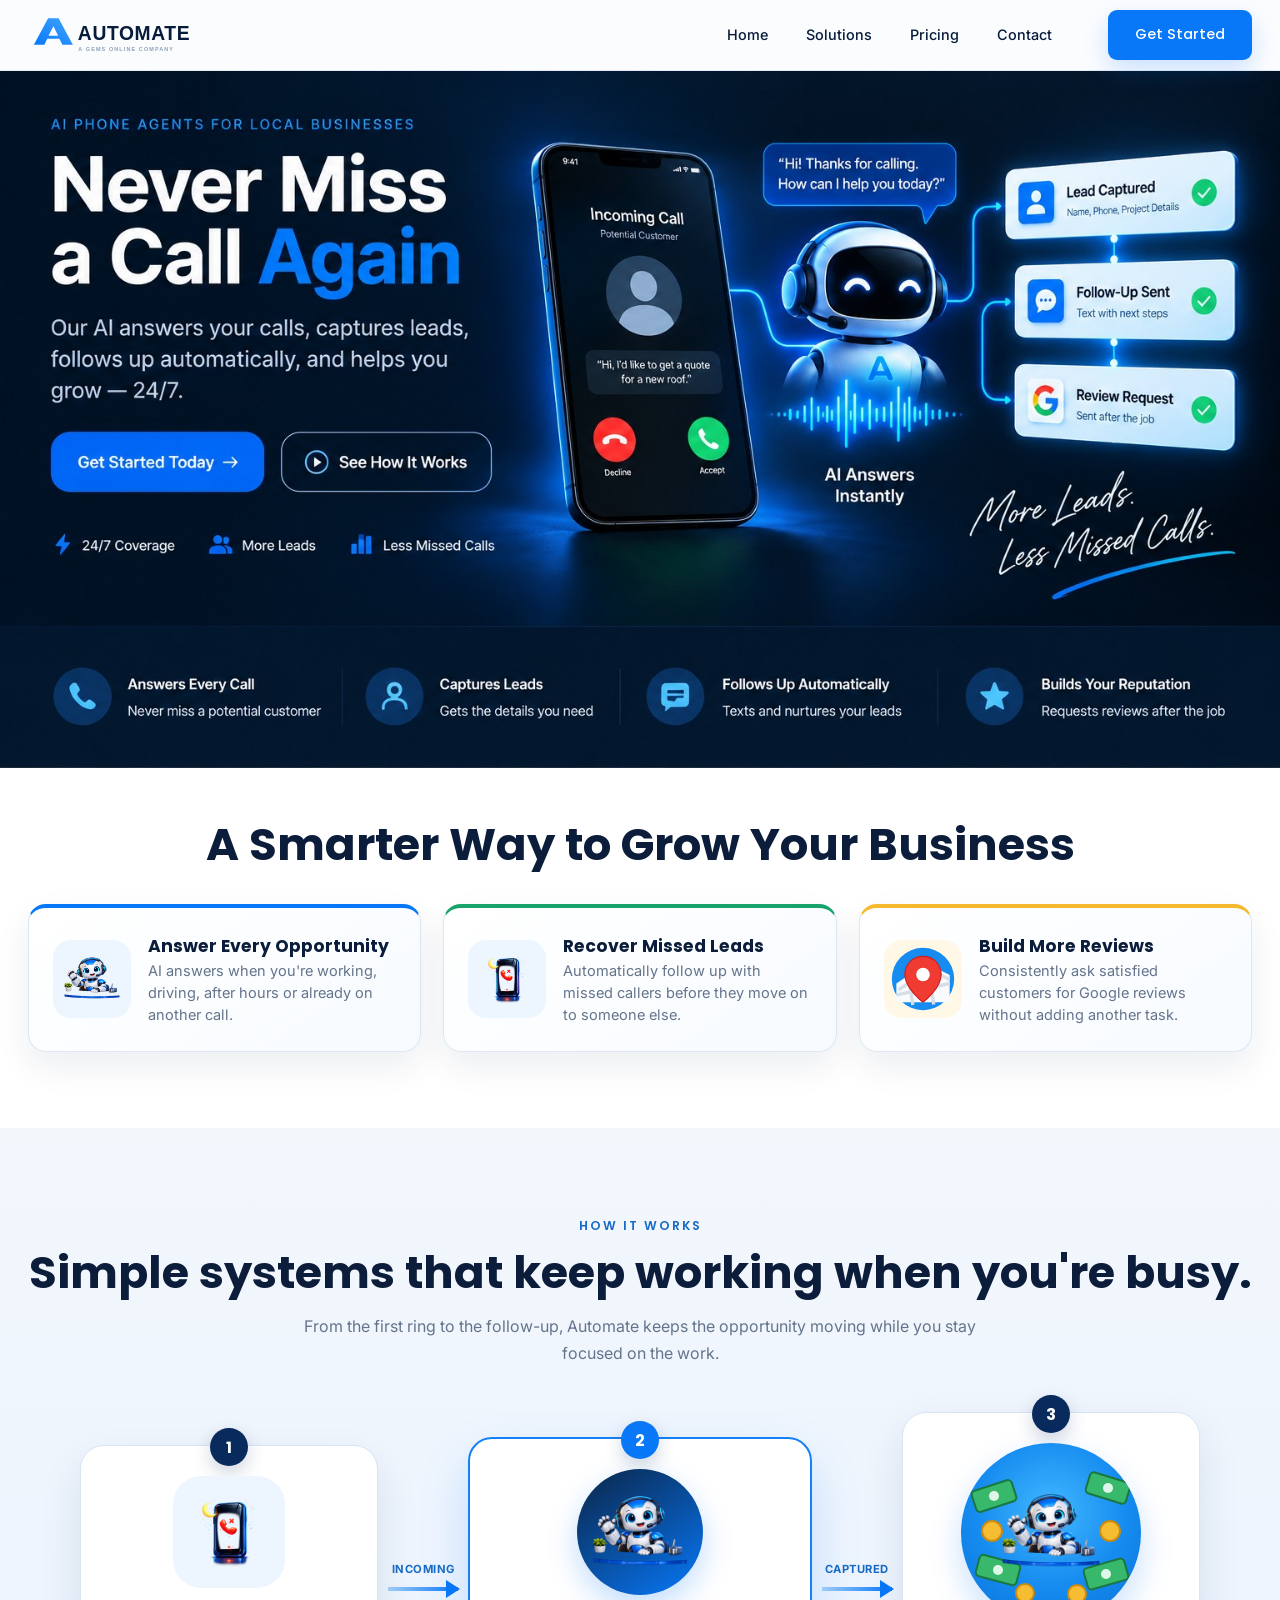
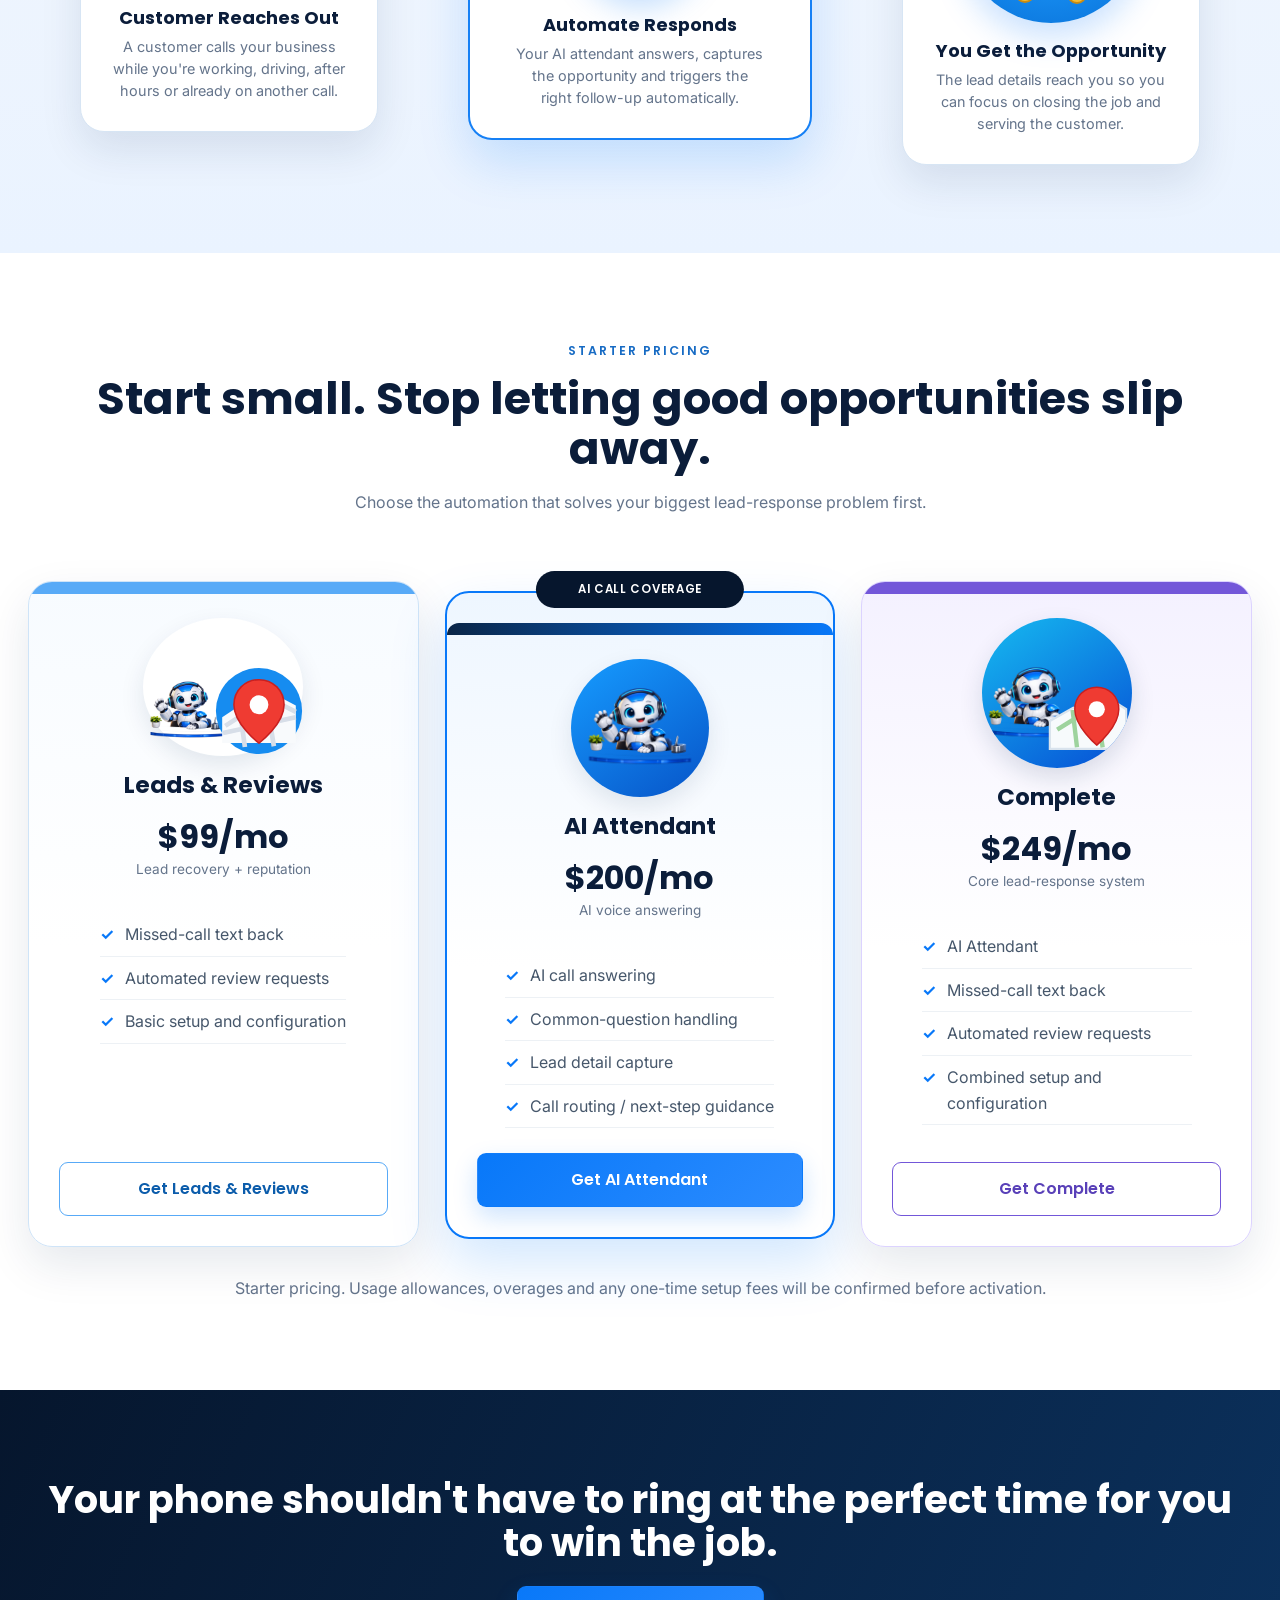
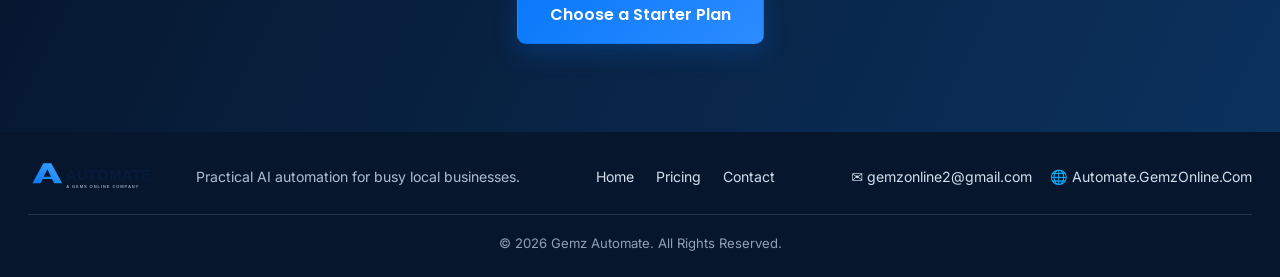
==== index.html @ b48804b0 "Security + SEO pass: robots.txt, sitemap.xml, canonical/OG tags, header hardening Security: - Add .h" ====
<!DOCTYPE html>
<html lang="en"><head><meta charset="UTF-8"><meta name="viewport" content="width=device-width, initial-scale=1.0"><title>Gemz Automate — Never Miss a Call. Never Miss a Lead.</title><meta name="description" content="AI call answering, missed-call follow-up and review automation for local businesses."><link rel="canonical" href="https://automate.gemzonline.com/"><meta property="og:type" content="website"><meta property="og:site_name" content="Gemz Automate"><meta property="og:title" content="Gemz Automate — Never Miss a Call. Never Miss a Lead."><meta property="og:description" content="AI call answering, missed-call follow-up and review automation for local businesses."><meta property="og:url" content="https://automate.gemzonline.com/"><meta property="og:image" content="https://automate.gemzonline.com/assets/images/hero-automation.png"><meta name="twitter:card" content="summary_large_image"><meta name="twitter:title" content="Gemz Automate — Never Miss a Call. Never Miss a Lead."><meta name="twitter:description" content="AI call answering, missed-call follow-up and review automation for local businesses."><meta name="twitter:image" content="https://automate.gemzonline.com/assets/images/hero-automation.png"><link rel="preconnect" href="https://fonts.googleapis.com"><link rel="preconnect" href="https://fonts.gstatic.com" crossorigin><link href="https://fonts.googleapis.com/css2?family=Poppins:wght@500;600;700&family=Inter:wght@400;500;600&display=swap" rel="stylesheet"><link rel="stylesheet" href="assets/css/styles.css?v=20260924-mobilemenu3"><link rel="stylesheet" href="assets/css/animations.css?v=20260921-dark2"><link rel="icon" href="assets/images/logo.png">
<style>
.benefits{padding:52px 0 76px!important}.benefits__title{text-align:center;margin-bottom:34px!important}.benefits__grid{gap:22px!important}.benefit{align-items:center!important;padding:24px!important;border:1px solid #dce7f3;border-radius:18px;background:linear-gradient(145deg,#fff,#f7fbff);box-shadow:0 14px 34px rgba(13,42,77,.08);transition:.25s}.benefit:hover{transform:translateY(-4px);box-shadow:0 20px 42px rgba(13,42,77,.13)}.benefit__icon{width:78px!important;height:78px!important;flex-basis:78px!important;border-radius:18px!important}.benefit__icon img{width:66px;height:66px;object-fit:contain}
.how-flow{background:linear-gradient(180deg,#f3f7fc,#eaf3ff)!important;overflow:hidden}.how-flow .section-intro{margin-bottom:46px}.visual-flow{display:grid;grid-template-columns:1fr 90px 1.15fr 90px 1fr;align-items:center;max-width:1120px;margin:0 auto}.flow-stage{background:#fff;border:1px solid #d7e5f4;border-radius:24px;padding:30px 24px;min-height:270px;box-shadow:0 18px 42px rgba(13,42,77,.1);display:flex;flex-direction:column;align-items:center;justify-content:center;position:relative}.flow-stage--engine{border:2px solid #1680f5;box-shadow:0 22px 50px rgba(8,120,249,.18);transform:scale(1.04)}.flow-number{position:absolute;top:-18px;width:38px;height:38px;border-radius:50%;display:grid;place-items:center;background:#092a5d;color:#fff;font:700 1rem Poppins,sans-serif;box-shadow:0 7px 18px rgba(9,42,93,.2)}.flow-stage--engine .flow-number{background:#0878f9}.flow-visual{width:112px;height:112px;border-radius:28px;background:#edf6ff;display:grid;place-items:center;margin-bottom:20px;position:relative}.flow-visual img{width:94px;height:94px;object-fit:contain}.flow-stage--engine .flow-visual img{width:112px;height:112px}.flow-stage:nth-of-type(5) .flow-visual img{width:112px;height:112px;border-radius:22px;object-fit:cover}.flow-stage--engine .flow-visual{width:126px;height:126px;border-radius:50%;background:linear-gradient(145deg,#0a2547,#0878f9);color:#fff;box-shadow:0 12px 30px rgba(8,120,249,.25)}.ai-core{font:700 2rem Poppins,sans-serif}.ai-core small{display:block;font:600 .65rem Inter,sans-serif;letter-spacing:2px}.flow-stage h3{font-size:1.12rem;margin-bottom:8px}.flow-stage p{color:#64748b;font-size:.9rem;line-height:1.5;max-width:250px}.flow-arrow{height:4px;background:linear-gradient(90deg,#9ecbf7,#0878f9);position:relative;margin:0 10px}.flow-arrow:after{content:"";position:absolute;right:-2px;top:50%;transform:translateY(-50%);border-left:14px solid #0878f9;border-top:9px solid transparent;border-bottom:9px solid transparent}.flow-arrow span{position:absolute;left:50%;bottom:12px;transform:translateX(-50%);white-space:nowrap;color:#176bc4;font-size:.7rem;font-weight:700;letter-spacing:.5px;text-transform:uppercase}
@media(max-width:960px){.visual-flow{grid-template-columns:1fr;max-width:560px;gap:0}.flow-stage--engine{transform:none}.flow-arrow{width:4px;height:64px;margin:0 auto;background:linear-gradient(#9ecbf7,#0878f9)}.flow-arrow:after{right:auto;left:50%;top:auto;bottom:-2px;transform:translateX(-50%);border-left:9px solid transparent;border-right:9px solid transparent;border-top:14px solid #0878f9;border-bottom:0}.flow-arrow span{left:18px;bottom:22px;transform:none}.benefit{max-width:650px;margin:auto;width:100%}}

/* Finished pricing card treatment */
#plans{background:#fff}.pricing-grid{gap:26px!important;align-items:stretch}.price-card{overflow:hidden;padding:0 30px 30px!important;border-radius:24px!important;box-shadow:0 18px 45px rgba(13,42,77,.10)!important}.price-card:before{content:"";display:block;height:12px;margin:0 -30px 24px;border-radius:22px 22px 0 0}.price-card:nth-child(1){background:linear-gradient(180deg,#f7fbff 0%,#fff 55%);border-color:#cfe4f8}.price-card:nth-child(1):before{background:#58aaf7}.price-card:nth-child(2){background:linear-gradient(180deg,#eef6ff 0%,#fff 58%);border:2px solid #0878f9!important;transform:translateY(-8px);box-shadow:0 24px 55px rgba(8,120,249,.18)!important}.price-card:nth-child(2):before{background:linear-gradient(90deg,#0a2547,#0878f9)}.price-card:nth-child(3){background:linear-gradient(180deg,#f4f1ff 0%,#fff 55%);border-color:#dcd3ff}.price-card:nth-child(3):before{background:#7357d9}.price-card h3{font-size:1.45rem!important}.price-card--popular .price-badge{top:-22px!important;left:50%!important;transform:translateX(-50%)!important;border-radius:999px!important;padding:10px 42px!important;white-space:nowrap}.price-card--popular{overflow:visible!important;padding-top:30px!important;margin-top:18px}.pricing-grid{padding-top:22px}.price-card .price{margin:8px 0 18px}.price-card .btn{width:100%;margin-top:auto}.price-card:nth-child(1) .btn{border-color:#58aaf7;color:#0b5cab}.price-card:nth-child(3) .btn{border-color:#7357d9;color:#5940b8}.plan-icon{width:76px;height:76px;margin:0 auto 16px;border-radius:20px;display:grid;place-items:center;background:#fff;box-shadow:0 10px 25px rgba(13,42,77,.10)}.plan-icon svg{width:58px;height:58px}.plan-icon img{width:64px;height:64px;object-fit:contain}.plan-icon--ai{width:138px;height:138px;border-radius:50%;background:linear-gradient(145deg,#169cff,#0754c8);padding:8px}.plan-icon--ai img{width:122px;height:122px;object-fit:contain}.plan-icon--bundle{width:150px;height:150px;border-radius:50%;background:linear-gradient(145deg,#16baf0,#064ed5);position:relative;overflow:hidden;box-shadow:0 10px 25px rgba(13,42,77,.14)}.plan-icon--bundle img{width:112px;height:112px;object-fit:contain;position:absolute;left:-2px;bottom:8px;z-index:2}.bundle-pin{position:absolute;right:-2px;bottom:4px;width:92px;height:92px;border-radius:50%;display:grid;place-items:center;background:transparent;z-index:3}.bundle-pin svg{width:88px;height:88px}.plan-icon--complete{font-size:2rem;color:#7357d9}.review-map-icon{width:160px;height:138px;border-radius:50%;position:relative;overflow:visible}.review-map-icon svg{width:94px;height:94px;position:absolute;right:-3px;bottom:-2px;z-index:3}.benefit:nth-child(1){border-top:4px solid #0878f9}.benefit:nth-child(2){border-top:4px solid #18a36b}.benefit:nth-child(3){border-top:4px solid #f5b82e}.benefit:nth-child(3) .benefit__icon{background:#fff8e7!important}.benefit:nth-child(3) .benefit__icon svg{width:68px;height:68px}@media(max-width:960px){.price-card:nth-child(2){transform:none}}
</style><style>
.flow-visual--money{position:relative;width:180px;height:180px;margin:0 auto 18px;border-radius:50%;overflow:hidden;background:radial-gradient(circle at 50% 38%,#42b8ff 0,#168cf0 52%,#0870d7 100%);box-shadow:0 14px 32px rgba(8,120,249,.22)}
.flow-visual--money>img{position:absolute;z-index:2;width:116px!important;height:116px!important;object-fit:contain;left:32px;top:31px}
.flow-visual--money .money-burst{position:absolute;z-index:1;inset:0;width:100%;height:100%}
</style></head><body>
<header class="nav"><div class="container nav__inner"><a href="index.html" class="nav__logo"><img src="assets/images/automate-logo-light.svg?v=20260922-whiteheader2" alt="Automate"></a><button class="nav__toggle" aria-label="Toggle menu"><span></span><span></span><span></span></button><nav class="nav__links"><a href="index.html">Home</a><a href="index.html#how">Solutions</a><a href="index.html#plans">Pricing</a><a href="contact.html">Contact</a><a href="contact.html" class="btn btn--primary nav__cta">Get Started</a></nav></div></header>
<section class="hero hero--artwork"><div class="hero-artwork"><img src="assets/images/hero-automation.png?v=20260922-cropfix3" alt="AI phone automation showing an incoming call, AI answering, lead capture, follow-up and review request"><a class="hero-hotspot hero-hotspot--start" href="#plans" aria-label="Get Started Today"></a><a class="hero-hotspot hero-hotspot--demo" href="#how" aria-label="See How It Works"></a></div></section>
<section class="benefits"><div class="container"><h2 class="section-title benefits__title">A Smarter Way to Grow Your Business</h2><div class="benefits__grid"><div class="benefit reveal"><div class="benefit__icon"><img src="assets/images/icons/receptionist.png" alt="AI receptionist"></div><div><h3>Answer Every Opportunity</h3><p>AI answers when you're working, driving, after hours or already on another call.</p></div></div><div class="benefit reveal"><div class="benefit__icon"><img src="assets/images/icons/pain-calls.png" alt="Missed call recovery"></div><div><h3>Recover Missed Leads</h3><p>Automatically follow up with missed callers before they move on to someone else.</p></div></div><div class="benefit reveal"><div class="benefit__icon"><svg viewBox="0 0 120 120" role="img" aria-label="Map with red location pin"><circle cx="60" cy="60" r="55" fill="#168cf0"/><path d="M13 68l27-18 22 9 22-18 23 12v48H13z" fill="#f8fafc"/><path d="M17 79l28-18 20 9 24-18 18 9M35 55l7 51M71 56l8 49M14 88l93-20" fill="none" stroke="#d7dee8" stroke-width="6"/><path d="M60 20c-18 0-32 14-32 32 0 25 32 49 32 49s32-24 32-49c0-18-14-32-32-32z" fill="#ef3b32" stroke="#c92020" stroke-width="2"/><circle cx="60" cy="52" r="12" fill="#fff"/></svg></div><div><h3>Build More Reviews</h3><p>Consistently ask satisfied customers for Google reviews without adding another task.</p></div></div></div></div></section>
<section id="how" class="section section--alt how-flow"><div class="container text-center"><p class="eyebrow">How It Works</p><h2 class="section-title">Simple systems that keep working when you're busy.</h2><p class="section-intro">From the first ring to the follow-up, Automate keeps the opportunity moving while you stay focused on the work.</p><div class="visual-flow">
<div class="flow-stage reveal"><div class="flow-number">1</div><div class="flow-visual"><img src="assets/images/icons/pain-calls.png" alt="Customer calling"></div><h3>Customer Reaches Out</h3><p>A customer calls your business while you're working, driving, after hours or already on another call.</p></div>
<div class="flow-arrow"><span>Incoming</span></div>
<div class="flow-stage flow-stage--engine reveal"><div class="flow-number">2</div><div class="flow-visual"><img src="assets/images/icons/receptionist.png" alt="Automate AI attendant robot"></div><h3>Automate Responds</h3><p>Your AI attendant answers, captures the opportunity and triggers the right follow-up automatically.</p></div>
<div class="flow-arrow"><span>Captured</span></div>
<div class="flow-stage reveal"><div class="flow-number">3</div><div class="flow-visual flow-visual--money" aria-label="Automate robot celebrating a new opportunity"><img src="assets/images/icons/receptionist.png" alt="Automate robot celebrating a new opportunity"><svg class="money-burst" viewBox="0 0 180 180" aria-hidden="true"><g fill="#38b86b" stroke="#187743" stroke-width="2"><rect x="12" y="42" width="42" height="22" rx="4" transform="rotate(-18 33 53)"/><rect x="126" y="34" width="42" height="22" rx="4" transform="rotate(17 147 45)"/><rect x="16" y="116" width="42" height="22" rx="4" transform="rotate(15 37 127)"/><rect x="124" y="120" width="42" height="22" rx="4" transform="rotate(-16 145 131)"/></g><g fill="#f6bd32" stroke="#c98b12" stroke-width="2"><circle cx="31" cy="88" r="10"/><circle cx="149" cy="88" r="10"/><circle cx="64" cy="150" r="9"/><circle cx="116" cy="151" r="9"/></g><g fill="#dff7e8"><circle cx="33" cy="53" r="5"/><circle cx="147" cy="45" r="5"/><circle cx="37" cy="127" r="5"/><circle cx="145" cy="131" r="5"/></g></svg></div><h3>You Get the Opportunity</h3><p>The lead details reach you so you can focus on closing the job and serving the customer.</p></div>
</div></div></section>
<section id="plans" class="section"><div class="container text-center"><p class="eyebrow">Starter Pricing</p><h2 class="section-title">Start small. Stop letting good opportunities slip away.</h2><p class="section-intro">Choose the automation that solves your biggest lead-response problem first.</p><div class="pricing-grid"><div class="price-card reveal"><div class="plan-icon review-map-icon"><img src="assets/images/icons/receptionist.png" alt="Leads and reviews robot" style="position:absolute;width:90px;height:90px;left:0;bottom:0;z-index:2"><svg viewBox="0 0 120 120" role="img" aria-label="Map with red location pin"><circle cx="60" cy="60" r="55" fill="#168cf0"/><path d="M13 68l27-18 22 9 22-18 23 12v48H13z" fill="#f8fafc"/><path d="M17 79l28-18 20 9 24-18 18 9M35 55l7 51M71 56l8 49M14 88l93-20" fill="none" stroke="#d7dee8" stroke-width="6"/><path d="M60 20c-18 0-32 14-32 32 0 25 32 49 32 49s32-24 32-49c0-18-14-32-32-32z" fill="#ef3b32" stroke="#c92020" stroke-width="2"/><circle cx="60" cy="52" r="12" fill="#fff"/></svg></div><h3>Leads &amp; Reviews</h3><div class="price">$99/mo<small>Lead recovery + reputation</small></div><ul><li>Missed-call text back</li><li>Automated review requests</li><li>Basic setup and configuration</li></ul><a href="YOUR_GHL_LEAD_REVIEW_LINK" class="btn btn--ghost">Get Leads &amp; Reviews</a></div><div class="price-card price-card--popular reveal"><span class="price-badge">AI Call Coverage</span><div class="plan-icon plan-icon--ai"><img src="assets/images/icons/receptionist.png" alt="AI attendant robot"></div><h3>AI Attendant</h3><div class="price">$200/mo<small>AI voice answering</small></div><ul><li>AI call answering</li><li>Common-question handling</li><li>Lead detail capture</li><li>Call routing / next-step guidance</li></ul><a href="YOUR_GHL_AI_ATTENDANT_LINK" class="btn btn--primary">Get AI Attendant</a></div><div class="price-card reveal"><div class="plan-icon plan-icon--bundle"><img src="assets/images/icons/receptionist.png" alt="AI attendant and reviews"><span class="bundle-pin"><svg viewBox="0 0 120 120" aria-hidden="true"><path d="M8 64l32-18 26 10 30-18 16 10v54H8z" fill="#f7fafc" stroke="#d9e3ed" stroke-width="3"/><path d="M18 76l27-17 21 9 28-17M39 49l6 51M73 54l7 46" fill="none" stroke="#9ed39e" stroke-width="6"/><path d="M72 18c-17 0-30 13-30 30 0 24 30 49 30 49s30-25 30-49c0-17-13-30-30-30z" fill="#ef3b32" stroke="#c91f1f" stroke-width="2"/><circle cx="72" cy="48" r="11" fill="#fff"/></svg></span></div><h3>Complete</h3><div class="price">$249/mo<small>Core lead-response system</small></div><ul><li>AI Attendant</li><li>Missed-call text back</li><li>Automated review requests</li><li>Combined setup and configuration</li></ul><a href="YOUR_GHL_COMPLETE_LINK" class="btn btn--ghost">Get Complete</a></div></div><p style="margin-top:28px;color:var(--muted)">Starter pricing. Usage allowances, overages and any one-time setup fees will be confirmed before activation.</p></div></section>
<section class="section cta-banner"><div class="container"><h2>Your phone shouldn't have to ring at the perfect time for you to win the job.</h2><a href="#plans" class="btn btn--primary btn--lg">Choose a Starter Plan</a></div></section><footer class="footer"><div class="container"><div class="footer__grid"><div class="footer__brand"><div class="footer__logo"><img src="assets/images/automate-logo-light.svg?v=20260922-whiteheader2" alt="Automate"></div><p>Practical AI automation for busy local businesses.</p></div><div><h4>Quick Links</h4><ul class="footer__links"><li><a href="index.html">Home</a></li><li><a href="pricing.html">Pricing</a></li><li><a href="contact.html">Contact</a></li></ul></div><div><h4>Get in Touch</h4><ul class="footer__contact"><li>✉️ <a href="mailto:gemzonline2@gmail.com">gemzonline2@gmail.com</a></li><li>🌐 Automate.GemzOnline.Com</li></ul></div></div><div class="footer__bottom">© <span class="js-year">2026</span> Gemz Automate. All Rights Reserved.</div></div></footer><script src="assets/js/main.js?v=20260924-mobilemenu3"></script></body></html>
---- assets/css/styles.css ----
/* Gemz Automate — premium airy SaaS direction */
:root{--navy:#06162d;--navy2:#0a2547;--blue:#0878f9;--blue2:#2c8cff;--ink:#0b1d3a;--muted:#64748b;--line:#dce6f2;--ice:#f3f7fc;--white:#fff;--font-head:'Poppins',system-ui,sans-serif;--font-body:'Inter',system-ui,sans-serif;--maxw:1080px;--radius:18px;--shadow:0 18px 45px rgba(13,42,77,.10)}
*{box-sizing:border-box;margin:0;padding:0}html{scroll-behavior:smooth}body{font-family:var(--font-body);background:#fff;color:var(--ink);line-height:1.65;overflow-x:hidden}h1,h2,h3,h4{font-family:var(--font-head);line-height:1.12;color:var(--ink)}a{text-decoration:none;color:inherit}img{max-width:100%;display:block}ul{list-style:none}.container{width:100%;max-width:var(--maxw);margin:auto;padding:0 28px}.section{padding:88px 0}.section--alt{background:var(--ice)}.text-center{text-align:center}.eyebrow{color:#176bc4;font-family:var(--font-head);font-weight:600;letter-spacing:2px;text-transform:uppercase;font-size:.78rem;margin-bottom:12px}.section-title{font-size:clamp(2rem,4vw,2.8rem);margin-bottom:15px}.section-intro{color:var(--muted);max-width:680px;margin:0 auto 44px}
.btn{display:inline-flex;align-items:center;justify-content:center;gap:8px;font-family:var(--font-head);font-weight:600;padding:13px 27px;border-radius:9px;border:1px solid transparent;transition:.25s}.btn--primary{background:linear-gradient(135deg,var(--blue),var(--blue2));color:#fff;box-shadow:0 10px 24px rgba(8,120,249,.2)}.btn--primary:hover{transform:translateY(-2px)}.btn--ghost{background:#fff;color:var(--ink);border-color:#9aacc0}.btn--ghost:hover{border-color:var(--blue);color:var(--blue)}.btn--lg{padding:15px 32px}
.nav{position:sticky;top:0;z-index:1000;background:#06162d;border-bottom:1px solid rgba(104,162,225,.22)}.nav__inner{height:76px;display:flex;align-items:center;justify-content:space-between}.nav__logo img{height:36px}.nav__links{display:flex;align-items:center;gap:30px}.nav__links a{color:#e7eef8;font-weight:500;font-size:.94rem}.nav__links a:hover{color:#fff}.nav__cta{color:#fff!important;padding:10px 21px!important}.nav__toggle{display:none;background:none;border:0;flex-direction:column;gap:5px}.nav__toggle span{width:26px;height:3px;background:#fff;border-radius:3px}
.hero{background:#fff;padding:78px 0 46px}.hero__content{display:grid;grid-template-columns:1.05fr .95fr;gap:68px;align-items:center}.hero__copy{min-width:0}.hero h1{font-size:clamp(2.8rem,5vw,4.45rem);letter-spacing:-.045em;margin-bottom:20px;max-width:650px}.hero h1 .grad{color:var(--blue)}.hero__tag{font-size:1.12rem;color:var(--muted);margin-bottom:30px;max-width:620px}.hero__ctas{display:flex;gap:25px;align-items:center;flex-wrap:wrap}.hero__demo{display:inline-flex;align-items:center;gap:10px;color:var(--blue);font-family:var(--font-head);font-weight:600}.hero__demo span{width:38px;height:38px;border:2px solid var(--blue);border-radius:50%;display:inline-flex;align-items:center;justify-content:center;font-size:.8rem}.hero__visual{position:relative}.workflow-screen{background:linear-gradient(145deg,#eef5fc,#fff);border:1px solid #d7e3f0;border-radius:18px;padding:20px;box-shadow:0 22px 55px rgba(13,42,77,.14);min-height:320px;display:flex;flex-direction:column;justify-content:center}.workflow-top{position:absolute;top:17px;left:20px;display:flex;gap:6px}.workflow-top span{width:7px;height:7px;border-radius:50%;background:#b8c7d8}.workflow-call{background:#fff;border:1px solid #e0e8f1;border-radius:14px;padding:22px;display:flex;gap:16px;align-items:center;box-shadow:0 10px 28px rgba(13,42,77,.08)}.workflow-icon{width:54px;height:54px;border-radius:50%;display:grid;place-items:center;background:#e8f3ff;color:var(--blue);font-size:1.5rem}.workflow-call small,.workflow-stat small{display:block;color:#8494a8;font-size:.7rem;letter-spacing:.08em}.workflow-call strong,.workflow-stat strong{display:block;color:var(--ink);font-family:var(--font-head)}.workflow-call p{color:#19a464;font-size:.82rem;margin-top:3px}.workflow-row{display:grid;grid-template-columns:1fr 1fr;gap:12px;margin-top:14px}.workflow-stat{background:#fff;border:1px solid #e0e8f1;border-radius:12px;padding:15px;display:flex;align-items:center;gap:11px}.workflow-stat b{color:var(--blue);font-size:1.15rem}.benefits{padding:24px 0 70px;background:#fff}.benefits__grid{display:grid;grid-template-columns:repeat(3,1fr);gap:42px}.benefit{display:flex;align-items:flex-start;gap:17px}.benefit__icon{flex:0 0 58px;width:58px;height:58px;border-radius:50%;display:grid;place-items:center;background:#edf6ff;color:var(--blue);font-size:1.35rem;font-weight:700}.benefit h3{font-size:1.08rem;margin:5px 0 5px}.benefit p{color:var(--muted);font-size:.91rem;line-height:1.5}
.grid{display:grid;gap:24px}.grid-3{grid-template-columns:repeat(3,1fr)}.grid-2{grid-template-columns:repeat(2,1fr)}.card,.price-card,.contact-form,.faq-item{background:#fff;border:1px solid var(--line);box-shadow:var(--shadow)}.card{border-radius:var(--radius);padding:31px 28px}.card h3{margin-bottom:9px}.card p,.step p{color:var(--muted)}.pain-card{text-align:center}.pain-card:before{content:"";display:block;width:48px;height:48px;border-radius:50%;background:#eaf3ff;margin:0 auto 18px;box-shadow:inset 0 0 0 12px #f5f9ff}
.steps{display:grid;grid-template-columns:repeat(3,1fr);gap:24px}.step{text-align:center;padding:30px 24px}.step__num{width:54px;height:54px;margin:0 auto 17px;display:flex;align-items:center;justify-content:center;border-radius:50%;background:#e7f2ff;color:var(--blue);font:700 1.25rem var(--font-head)}.step h3{margin-bottom:8px}
.pricing-grid{display:grid;grid-template-columns:repeat(3,1fr);gap:24px;align-items:stretch;text-align:center}.price-card{border-radius:var(--radius);padding:38px 29px;display:flex;flex-direction:column;position:relative}.price-card--popular{border:2px solid var(--blue);box-shadow:0 20px 48px rgba(8,120,249,.16)}.price-badge{position:absolute;top:-14px;left:50%;transform:translateX(-50%);background:var(--navy);color:#fff;border-radius:999px;padding:5px 15px;font:600 .73rem var(--font-head);letter-spacing:.7px;text-transform:uppercase}.price-card h3{font-size:1.4rem;margin-bottom:7px}.price-card .price{font:700 2rem var(--font-head);color:var(--ink)}.price-card .price small{display:block;font:400 .85rem var(--font-body);color:var(--muted);margin-bottom:18px}.price-card ul{margin:0 auto 25px;flex-grow:1;text-align:left;max-width:270px}.price-card li{padding:8px 0 8px 25px;position:relative;color:#46576b;border-bottom:1px solid #edf1f5}.price-card li:before{content:"✓";position:absolute;left:0;color:var(--blue);font-weight:700}
.cta-banner{background:linear-gradient(115deg,#06162d,#0b315d);text-align:center}.cta-banner h2{color:#fff;margin-bottom:22px;font-size:clamp(1.7rem,4vw,2.4rem)}
.footer{background:#06162d;padding:32px 0 22px;color:#fff}.footer__grid{display:flex;align-items:center;justify-content:space-between;gap:28px;margin-bottom:22px}.footer__brand{display:flex;align-items:center;gap:18px}.footer__logo img{height:32px}.footer__brand p{color:#aebed1;font-size:.88rem}.footer h4{display:none}.footer__links{display:flex;gap:22px}.footer__links a,.footer__contact li,.footer__contact a{color:#d4deeb;font-size:.88rem}.footer__contact{display:flex;gap:18px}.footer__bottom{text-align:center;border-top:1px solid rgba(255,255,255,.12);padding-top:18px;color:#8fa2b9;font-size:.82rem}
.page-hero{background:var(--ice);padding:85px 0 70px;text-align:center}.page-hero h1{font-size:clamp(2.2rem,5vw,3.5rem);margin-bottom:15px}.page-hero p{color:var(--muted)}.service-row{display:grid;grid-template-columns:100px 1fr;gap:28px;padding:38px 0;border-bottom:1px solid var(--line)}.feature-list{display:grid;grid-template-columns:repeat(2,1fr);gap:10px}.contact-split{display:grid;grid-template-columns:1fr 1.2fr;gap:40px}.contact-form{border-radius:var(--radius);padding:32px}.form-group{margin-bottom:17px}.form-group label{display:block;margin-bottom:7px}.form-group input,.form-group select,.form-group textarea{width:100%;padding:12px 14px;border:1px solid #cbd8e6;border-radius:8px;background:#fff;color:var(--ink)}.form-group textarea{min-height:120px}
@media(max-width:960px){.hero__content{grid-template-columns:1fr;gap:42px}.hero__visual{max-width:650px}.benefits__grid{grid-template-columns:1fr;gap:24px}.grid-3,.steps,.pricing-grid{grid-template-columns:1fr}.hero__content:after{position:relative;right:auto;top:auto;width:100%;height:220px;margin-top:38px}.hero__content>*{max-width:100%}.footer__grid{flex-direction:column;text-align:center}.footer__brand{flex-direction:column}.contact-split{grid-template-columns:1fr}}
@media(max-width:768px){.hero{padding:58px 0 35px}.hero h1{font-size:clamp(2.45rem,12vw,3.4rem)}.workflow-row{grid-template-columns:1fr}.workflow-screen{min-height:0}.benefits{padding-bottom:50px}.nav__toggle{display:flex}.nav__links{position:absolute;top:76px;left:0;right:0;flex-direction:column;gap:0;background:#06162d;max-height:0;overflow:hidden}.nav__links.open{max-height:430px}.nav__links a{padding:15px 24px;width:100%;border-bottom:1px solid rgba(255,255,255,.1)}.nav__links .nav__cta{margin:14px 24px;width:calc(100% - 48px)}.section{padding:64px 0}.hero{padding:75px 0}.footer__links,.footer__contact{flex-wrap:wrap;justify-content:center}.grid-2{grid-template-columns:1fr}}

/* Reference-match refinement */
:root{--maxw:1320px}
.nav__inner{height:70px}.nav__logo img{height:44px;width:auto}.nav__links{gap:38px}.nav__links a{font-size:.9rem}.nav__cta{margin-left:18px;padding:12px 26px!important}
.hero{padding:64px 0 36px}.hero__content{grid-template-columns:1.05fr .95fr;gap:72px}.hero h1{font-size:clamp(3rem,4.7vw,4.7rem);color:#092a5d;line-height:1.03}.hero__tag{font-size:1.12rem;max-width:590px}.hero-scene{height:338px;border-radius:14px;background:linear-gradient(135deg,#f5f8fb,#e1e7ec);position:relative;overflow:hidden}.scene-desk{position:absolute;inset:0;background:linear-gradient(115deg,transparent 0 22%,rgba(255,255,255,.72) 22% 100%)}.scene-laptop{position:absolute;left:18px;bottom:34px;width:240px;height:142px;background:#252d36;border:9px solid #333e48;border-radius:8px;transform:skewY(-3deg);box-shadow:0 20px 20px rgba(0,0,0,.16)}.scene-laptop:after{content:"";position:absolute;left:-30px;bottom:-22px;width:300px;height:18px;background:#aeb7bf;border-radius:3px}.scene-cup{position:absolute;left:245px;bottom:64px;width:60px;height:64px;border-radius:7px 7px 18px 18px;background:#fff;color:#16437c;display:grid;place-items:center;font:700 2rem var(--font-head);box-shadow:0 8px 20px rgba(0,0,0,.1)}.scene-card{position:absolute;right:18px;background:rgba(255,255,255,.96);border:1px solid #e6edf4;border-radius:14px;box-shadow:0 15px 35px rgba(13,42,77,.12);display:flex;align-items:center;gap:14px;padding:18px}.scene-card--top{top:18px;width:245px}.scene-card--bottom{bottom:22px;width:215px}.scene-card>b{width:46px;height:46px;border-radius:50%;background:#0c428e;color:#fff;display:grid;place-items:center;font-size:1.2rem}.scene-card--bottom>b{background:#edf6ff;color:#0878f9}.scene-card span>*{display:block}.scene-card small{font-size:.7rem;color:#7386a0;letter-spacing:.06em}.scene-card strong{font:600 1rem var(--font-head);color:#092a5d}.scene-card em{font-style:normal;font-size:.76rem;color:#16a35f}
.benefits{padding-top:18px}.benefits__grid{gap:58px}.benefit__icon{width:62px;height:62px;flex-basis:62px}
.footer{padding-top:28px}
@media(max-width:960px){.nav__links{gap:18px}.hero-scene{max-width:650px}.nav__logo img{height:40px}}
@media(max-width:768px){.nav__inner{height:70px}.nav__links{top:70px}.nav__logo img{height:38px}.hero-scene{height:300px}.scene-card--top{width:210px}.scene-card--bottom{width:190px}.scene-laptop{width:190px}}

/* Hero visual only — automation flow */
.automation-flow{background:linear-gradient(145deg,#f7faff,#edf4fb);border:1px solid #d8e5f3;border-radius:18px;padding:20px 22px;box-shadow:0 22px 55px rgba(13,42,77,.14);min-height:338px}
.flow-head{display:flex;align-items:center;gap:9px;padding:2px 2px 15px;border-bottom:1px solid #dce6f2;color:#092a5d}.flow-head strong{font:600 .9rem var(--font-head)}.flow-head small{margin-left:auto;color:#70839b;font-size:.62rem;letter-spacing:.1em}.flow-live{width:9px;height:9px;border-radius:50%;background:#19a464;box-shadow:0 0 0 4px rgba(25,164,100,.12)}
.flow-step{background:#fff;border:1px solid #e0e8f1;border-radius:12px;padding:12px 14px;display:grid;grid-template-columns:44px 1fr auto;align-items:center;gap:12px;box-shadow:0 7px 18px rgba(13,42,77,.05)}.flow-icon{width:42px;height:42px;border-radius:10px;background:#e9f3ff;color:#0878f9;display:grid;place-items:center;font:700 .85rem var(--font-head)}.flow-step small{display:block;color:#8494a8;font-size:.6rem;letter-spacing:.1em}.flow-step strong{display:block;color:#092a5d;font:600 .91rem var(--font-head);line-height:1.25}.flow-step p{color:#6c7e93;font-size:.7rem;line-height:1.35}.flow-status{color:#19a464;font-size:.63rem;letter-spacing:.08em}.flow-check{width:25px;height:25px;border-radius:50%;background:#e9f8f1;color:#19a464;display:grid;place-items:center;font-size:.78rem}.flow-line{height:10px;width:2px;background:#b8d6f6;margin:0 0 0 34px}
@media(max-width:768px){.automation-flow{min-height:0}.flow-step{grid-template-columns:42px 1fr auto}}

/* Contact page icon sizing */
.contact-item{display:flex;align-items:flex-start;gap:14px;margin:22px 0}.ci-icon{width:38px;height:38px;flex:0 0 38px;border-radius:10px;background:#edf6ff;color:var(--blue);display:grid;place-items:center}.ci-icon svg{width:18px;height:18px;display:block}.contact-item strong{display:block;font-family:var(--font-head);font-size:.92rem}.contact-item a{color:var(--muted);font-size:.9rem}

/* Graphic hero visual */
.hero__graphic{display:block;width:100%;height:auto;border-radius:18px;box-shadow:0 22px 55px rgba(13,42,77,.16)}

/* Approved full hero artwork with functional CTA hotspots */
.hero--artwork{padding:0;background:#06162d}
.hero-artwork{position:relative;width:100%;max-width:1536px;margin:0 auto;line-height:0}
.hero-artwork img{display:block;width:100%;height:auto}
.hero-hotspot{position:absolute;display:block;z-index:5;border-radius:18px}
.hero-hotspot:focus-visible{outline:3px solid #fff;outline-offset:3px}
.hero-hotspot--start{left:3.95%;top:51.55%;width:16.75%;height:7.1%}
.hero-hotspot--demo{left:21.9%;top:51.55%;width:16.55%;height:7.1%}
@media(max-width:768px){.hero-artwork{min-width:0}.hero-hotspot{border-radius:10px}}

/* White site header to complement dark hero */
.nav{background:#fff;border-bottom:1px solid #e8edf4}
.nav__links a{color:#071b3b}
.nav__links a:not(.nav__cta):hover{color:var(--blue)}
.nav__toggle span{background:#071b3b}

/* Refine white header to match approved reference */
.nav{background:#fbfcfe;border-bottom:1px solid #e5ebf3;box-shadow:0 1px 0 rgba(7,27,59,.03)}
.nav__links a{color:#071b3b}
.nav__links a:not(.nav__cta):hover{color:#0878f9}
.nav__links a:not(.nav__cta).active{color:#071b3b}
.nav__cta{background:#0878f9;color:#fff!important}

/* Final header + hero alignment: hide the header baked into the hero artwork */
.hero--artwork{overflow:hidden;background:#06162d}
.hero-artwork{margin-top:-6.1%;max-width:1536px}
.nav__logo img{height:42px;width:auto}
@media(max-width:768px){.hero-artwork{margin-top:-6.1%}.nav__logo img{height:38px}}

/* Prevent the post-hero benefits from covering the following section heading */
.benefits{position:relative;z-index:1;margin-bottom:32px}

/* Keep post-hero benefits in normal flow and clear of the next section */
.benefits{position:static;z-index:auto;margin:0;padding:40px 0 64px;background:#fff}
#how{position:relative;z-index:0;clear:both;padding-top:88px}

/* Correct hero crop: the overlapping "A Smarter Way..." text is part of the source artwork, not a layout heading. Crop both baked-in top header and bottom white strip. */
.hero--artwork{overflow:hidden}
.hero-artwork{margin:0 auto;aspect-ratio:1536/836;overflow:hidden;max-width:1536px}
.hero-artwork img{width:100%;height:auto;transform:translateY(-9.18%)}
.hero-hotspot--start{top:51.9%;height:8.7%}
.hero-hotspot--demo{top:51.9%;height:8.7%}
@media(max-width:768px){.hero-artwork{margin:0 auto;aspect-ratio:1536/836}}

/* Real section heading restored below hero */
.benefits__title{text-align:center;margin:0 0 42px}


/* Mobile navigation hard fix */
@media (max-width:768px){
  .nav{position:relative;z-index:1000}
  .nav__inner{position:relative}
  .nav__toggle{display:flex!important;position:relative;z-index:1002;cursor:pointer;padding:10px;margin-left:auto}
  .nav__links{display:flex!important;position:absolute!important;top:70px!important;left:0!important;right:0!important;z-index:1001!important;flex-direction:column!important;background:#fff!important;box-shadow:0 14px 28px rgba(7,27,59,.16);max-height:0!important;opacity:0;visibility:hidden;overflow:hidden;transition:max-height .25s ease,opacity .2s ease}
  .nav__links.open{max-height:440px!important;opacity:1;visibility:visible}
  .nav__links a{display:block!important;color:#071b3b!important;padding:15px 24px!important;border-bottom:1px solid #e8edf4!important}
  .nav__links .nav__cta{display:block!important;margin:14px 24px!important;width:calc(100% - 48px)!important;color:#fff!important;text-align:center}
}
---- assets/css/animations.css ----
/* =========================================================
   Gemz Automate — Animations
   Hero animated backgrounds (moving gradient + circuit dots)
   ========================================================= */

/* Animated moving gradient behind hero */
.hero__bg, .page-hero__bg {
  position: absolute;
  inset: 0;
  z-index: 1;
  background: transparent;
}

@keyframes gradientShift {
  0%   { background-position: 0% 50%; }
  50%  { background-position: 100% 50%; }
  100% { background-position: 0% 50%; }
}

/* Floating circuit dots layer */
.hero__dots {
  position: absolute;
  inset: 0;
  z-index: 1;
  background-image: radial-gradient(rgba(30, 111, 255, 0.16) 1.5px, transparent 1.6px);
  background-size: 42px 42px;
  opacity: 0.35;
  animation: dotsDrift 22s linear infinite;
  -webkit-mask-image: radial-gradient(circle at center, #000 30%, transparent 78%);
          mask-image: radial-gradient(circle at center, #000 30%, transparent 78%);
}

@keyframes dotsDrift {
  0%   { background-position: 0 0; }
  100% { background-position: 420px 420px; }
}

/* Glowing pulse for the floating WhatsApp button */
@keyframes wa-pulse {
  0%   { box-shadow: 0 6px 20px rgba(0,0,0,0.35), 0 0 0 0 rgba(37, 211, 102, 0.55); }
  70%  { box-shadow: 0 6px 20px rgba(0,0,0,0.35), 0 0 0 18px rgba(37, 211, 102, 0); }
  100% { box-shadow: 0 6px 20px rgba(0,0,0,0.35), 0 0 0 0 rgba(37, 211, 102, 0); }
}

/* Scroll reveal (progressive enhancement via main.js) */
.reveal { opacity: 0; transform: translateY(28px); transition: opacity 0.7s ease, transform 0.7s ease; }
.reveal.is-visible { opacity: 1; transform: translateY(0); }

/* Respect reduced motion preferences */
@media (prefers-reduced-motion: reduce) {
  .hero__bg, .page-hero__bg, .hero__dots, .wa-float { animation: none; }
  .reveal { opacity: 1; transform: none; transition: none; }
  html { scroll-behavior: auto; }
}
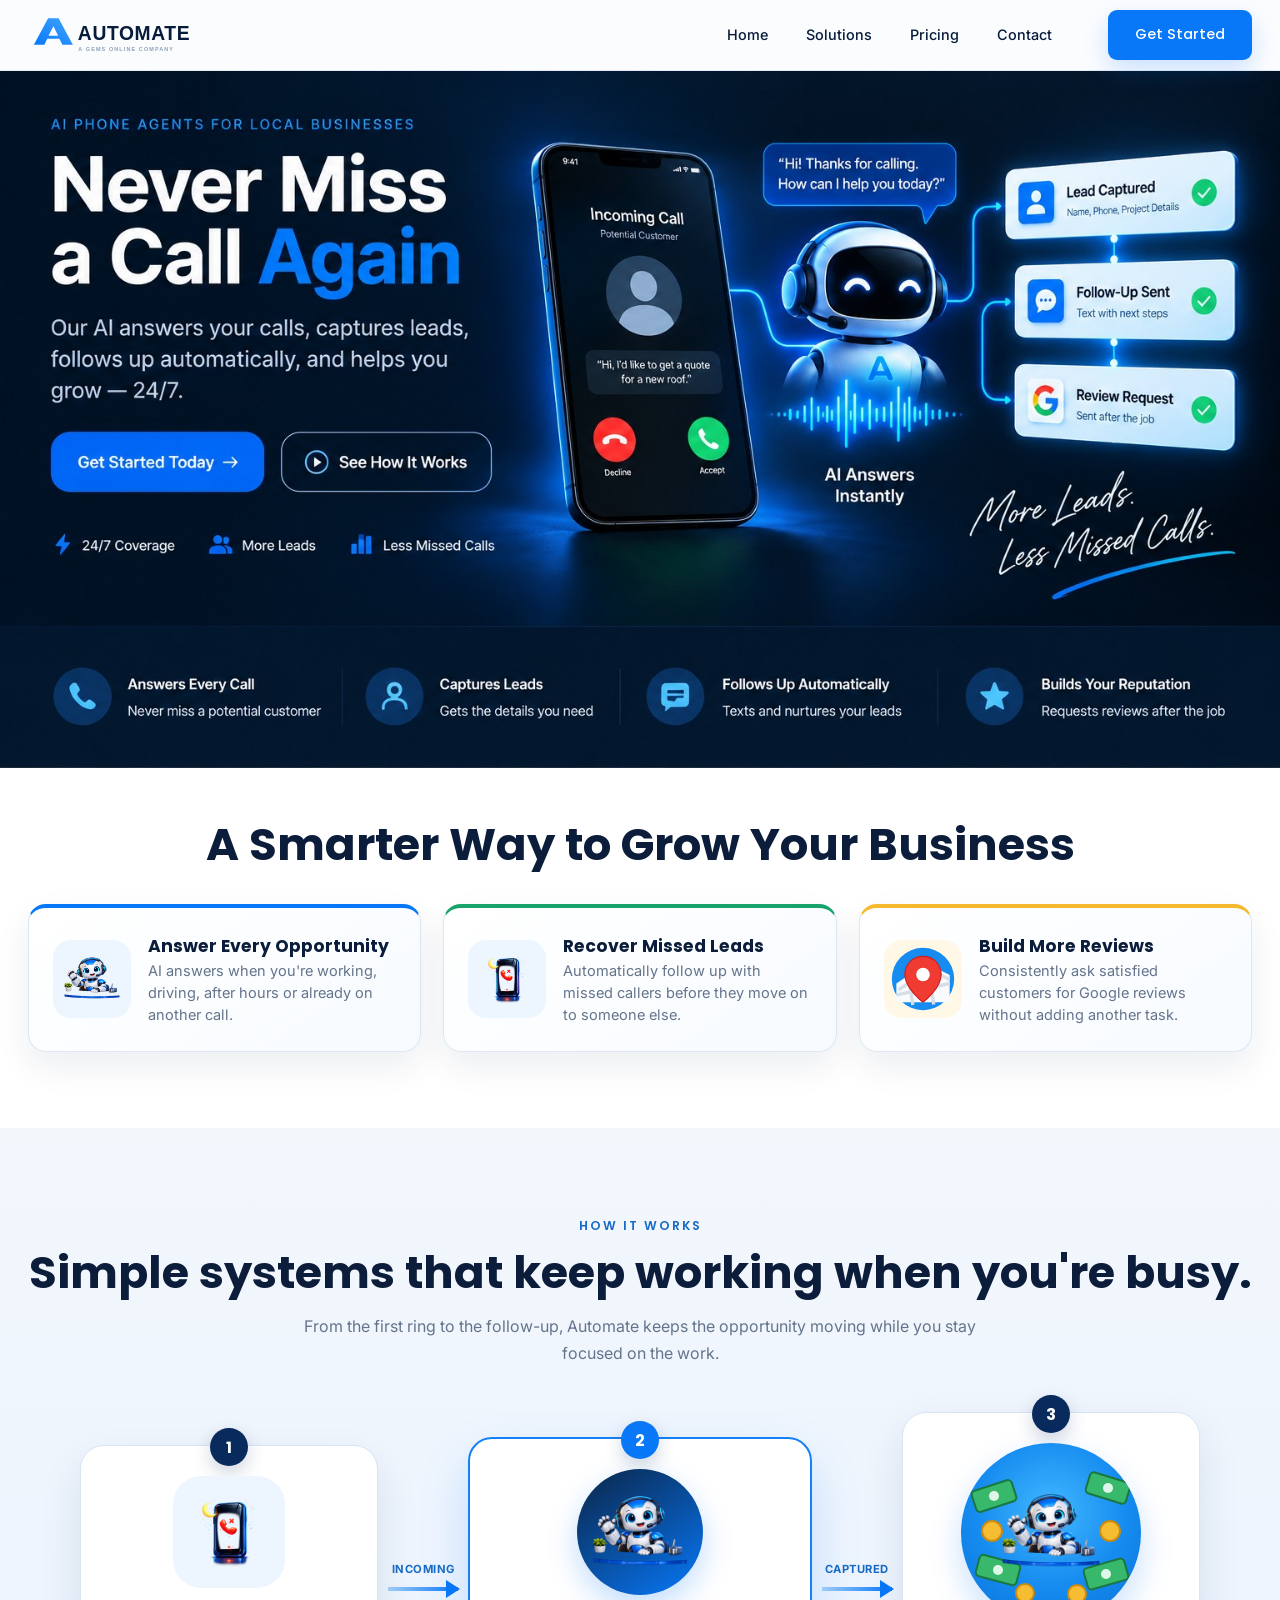
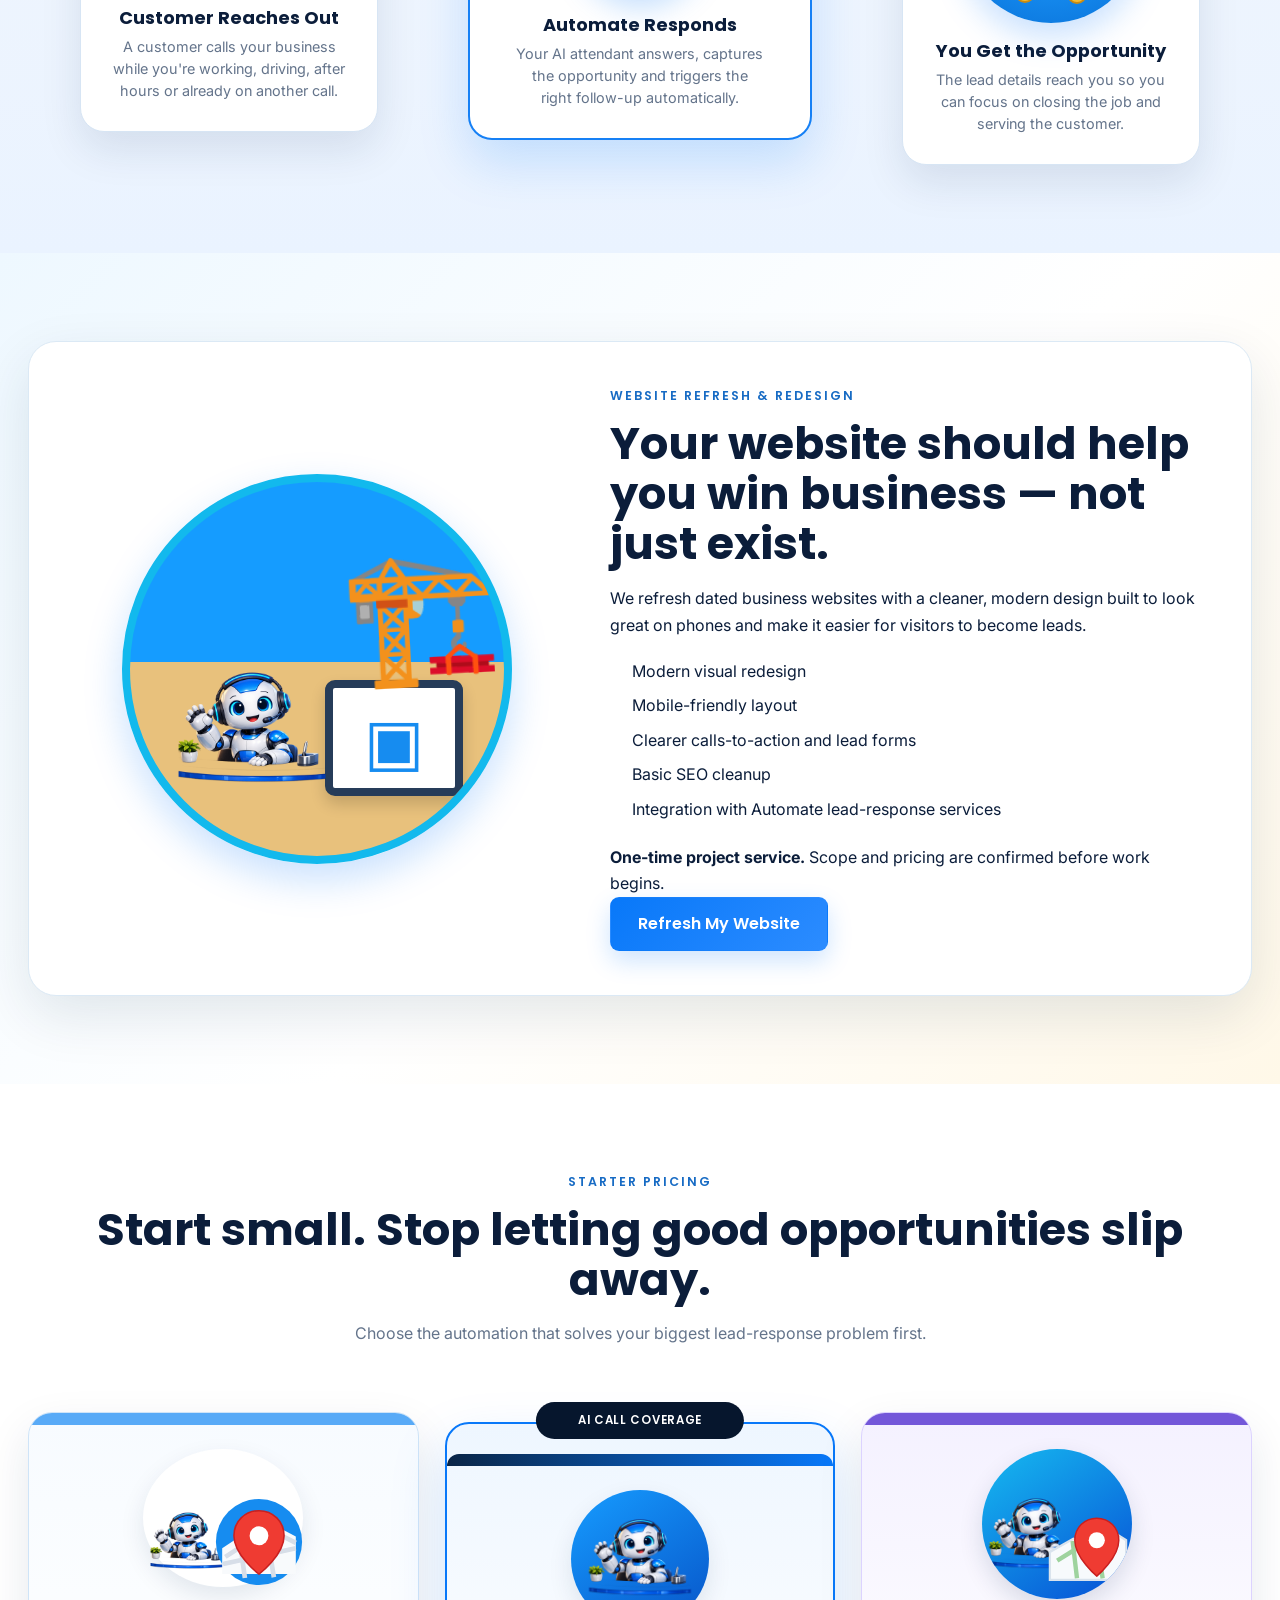
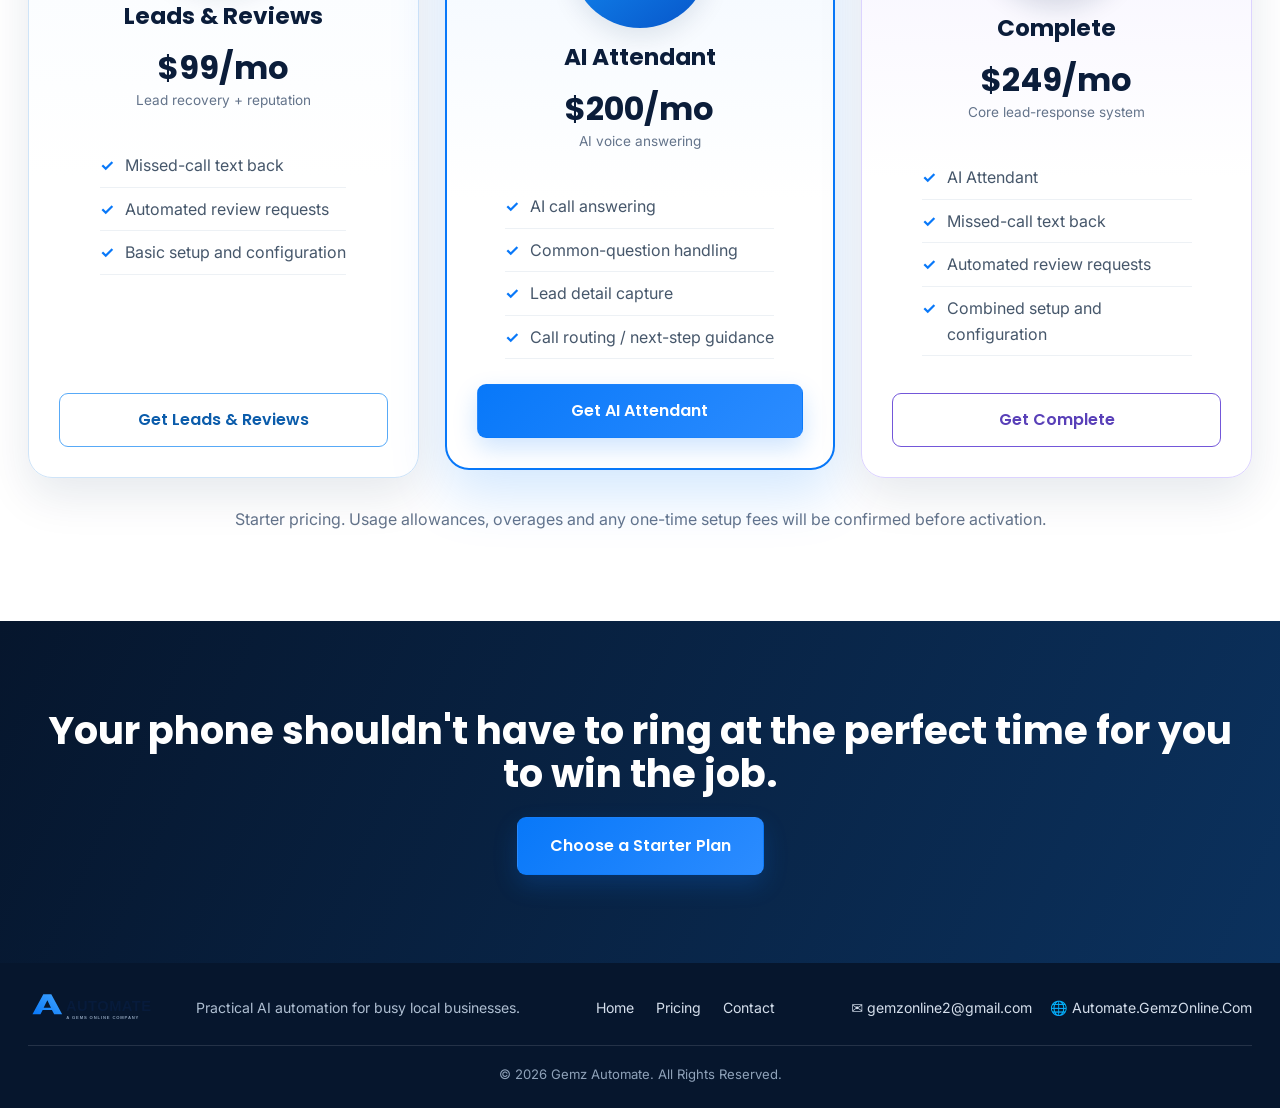
==== commit f26b2c39: "Add Website Refresh and Redesign service" ====
--- a/index.html
+++ b/index.html
@@ -11,6 +11,8 @@
 .flow-visual--money{position:relative;width:180px;height:180px;margin:0 auto 18px;border-radius:50%;overflow:hidden;background:radial-gradient(circle at 50% 38%,#42b8ff 0,#168cf0 52%,#0870d7 100%);box-shadow:0 14px 32px rgba(8,120,249,.22)}
 .flow-visual--money>img{position:absolute;z-index:2;width:116px!important;height:116px!important;object-fit:contain;left:32px;top:31px}
 .flow-visual--money .money-burst{position:absolute;z-index:1;inset:0;width:100%;height:100%}
+</style><style>
+.website-refresh{background:linear-gradient(135deg,#eef8ff 0%,#fff 55%,#fff8e8 100%)}.website-refresh__card{display:grid;grid-template-columns:minmax(280px,.9fr) minmax(320px,1.1fr);gap:48px;align-items:center;padding:44px;border:1px solid #dbe9f5;border-radius:28px;background:#fff;box-shadow:0 20px 55px rgba(13,42,77,.11)}.website-refresh__copy{text-align:left}.website-refresh__copy .section-title{text-align:left;margin-bottom:16px}.website-refresh__copy ul{margin:20px 0 22px;padding-left:22px}.website-refresh__copy li{margin:8px 0}.website-build-art{width:min(100%,390px);aspect-ratio:1;border-radius:50%;margin:auto;position:relative;overflow:hidden;background:linear-gradient(#159cff 0 48%,#e8c17c 48% 100%);border:8px solid #12b9ed;box-shadow:0 16px 38px rgba(8,120,249,.22)}.website-build-art img{position:absolute;width:47%;left:9%;bottom:10%;z-index:3}.build-crane{position:absolute;font-size:8rem;right:1%;top:7%;z-index:2;transform:rotate(-3deg)}.build-screen{position:absolute;right:11%;bottom:16%;width:37%;height:31%;display:grid;place-items:center;background:#fff;border:8px solid #263c59;border-radius:10px;color:#168cf0;font-size:4rem;box-shadow:0 8px 15px rgba(0,0,0,.16)}@media(max-width:800px){.website-refresh__card{grid-template-columns:1fr;padding:28px 22px;gap:28px}.website-refresh__copy .section-title{font-size:1.8rem}.build-crane{font-size:6rem}}
 </style></head><body>
 <header class="nav"><div class="container nav__inner"><a href="index.html" class="nav__logo"><img src="assets/images/automate-logo-light.svg?v=20260922-whiteheader2" alt="Automate"></a><button class="nav__toggle" aria-label="Toggle menu"><span></span><span></span><span></span></button><nav class="nav__links"><a href="index.html">Home</a><a href="index.html#how">Solutions</a><a href="index.html#plans">Pricing</a><a href="contact.html">Contact</a><a href="contact.html" class="btn btn--primary nav__cta">Get Started</a></nav></div></header>
 <section class="hero hero--artwork"><div class="hero-artwork"><img src="assets/images/hero-automation.png?v=20260922-cropfix3" alt="AI phone automation showing an incoming call, AI answering, lead capture, follow-up and review request"><a class="hero-hotspot hero-hotspot--start" href="#plans" aria-label="Get Started Today"></a><a class="hero-hotspot hero-hotspot--demo" href="#how" aria-label="See How It Works"></a></div></section>
@@ -22,5 +24,6 @@
 <div class="flow-arrow"><span>Captured</span></div>
 <div class="flow-stage reveal"><div class="flow-number">3</div><div class="flow-visual flow-visual--money" aria-label="Automate robot celebrating a new opportunity"><img src="assets/images/icons/receptionist.png" alt="Automate robot celebrating a new opportunity"><svg class="money-burst" viewBox="0 0 180 180" aria-hidden="true"><g fill="#38b86b" stroke="#187743" stroke-width="2"><rect x="12" y="42" width="42" height="22" rx="4" transform="rotate(-18 33 53)"/><rect x="126" y="34" width="42" height="22" rx="4" transform="rotate(17 147 45)"/><rect x="16" y="116" width="42" height="22" rx="4" transform="rotate(15 37 127)"/><rect x="124" y="120" width="42" height="22" rx="4" transform="rotate(-16 145 131)"/></g><g fill="#f6bd32" stroke="#c98b12" stroke-width="2"><circle cx="31" cy="88" r="10"/><circle cx="149" cy="88" r="10"/><circle cx="64" cy="150" r="9"/><circle cx="116" cy="151" r="9"/></g><g fill="#dff7e8"><circle cx="33" cy="53" r="5"/><circle cx="147" cy="45" r="5"/><circle cx="37" cy="127" r="5"/><circle cx="145" cy="131" r="5"/></g></svg></div><h3>You Get the Opportunity</h3><p>The lead details reach you so you can focus on closing the job and serving the customer.</p></div>
 </div></div></section>
+<section id="website-refresh" class="section website-refresh"><div class="container"><div class="website-refresh__card reveal"><div class="website-refresh__visual"><div class="website-build-art" aria-label="Automate robot building a refreshed website"><span class="build-crane">🏗️</span><img src="assets/images/icons/receptionist.png" alt="Automate robot building a website"><span class="build-screen">▣</span></div></div><div class="website-refresh__copy"><p class="eyebrow">Website Refresh &amp; Redesign</p><h2 class="section-title">Your website should help you win business — not just exist.</h2><p>We refresh dated business websites with a cleaner, modern design built to look great on phones and make it easier for visitors to become leads.</p><ul><li>Modern visual redesign</li><li>Mobile-friendly layout</li><li>Clearer calls-to-action and lead forms</li><li>Basic SEO cleanup</li><li>Integration with Automate lead-response services</li></ul><p><strong>One-time project service.</strong> Scope and pricing are confirmed before work begins.</p><a href="contact.html" class="btn btn--primary">Refresh My Website</a></div></div></div></section>
 <section id="plans" class="section"><div class="container text-center"><p class="eyebrow">Starter Pricing</p><h2 class="section-title">Start small. Stop letting good opportunities slip away.</h2><p class="section-intro">Choose the automation that solves your biggest lead-response problem first.</p><div class="pricing-grid"><div class="price-card reveal"><div class="plan-icon review-map-icon"><img src="assets/images/icons/receptionist.png" alt="Leads and reviews robot" style="position:absolute;width:90px;height:90px;left:0;bottom:0;z-index:2"><svg viewBox="0 0 120 120" role="img" aria-label="Map with red location pin"><circle cx="60" cy="60" r="55" fill="#168cf0"/><path d="M13 68l27-18 22 9 22-18 23 12v48H13z" fill="#f8fafc"/><path d="M17 79l28-18 20 9 24-18 18 9M35 55l7 51M71 56l8 49M14 88l93-20" fill="none" stroke="#d7dee8" stroke-width="6"/><path d="M60 20c-18 0-32 14-32 32 0 25 32 49 32 49s32-24 32-49c0-18-14-32-32-32z" fill="#ef3b32" stroke="#c92020" stroke-width="2"/><circle cx="60" cy="52" r="12" fill="#fff"/></svg></div><h3>Leads &amp; Reviews</h3><div class="price">$99/mo<small>Lead recovery + reputation</small></div><ul><li>Missed-call text back</li><li>Automated review requests</li><li>Basic setup and configuration</li></ul><a href="YOUR_GHL_LEAD_REVIEW_LINK" class="btn btn--ghost">Get Leads &amp; Reviews</a></div><div class="price-card price-card--popular reveal"><span class="price-badge">AI Call Coverage</span><div class="plan-icon plan-icon--ai"><img src="assets/images/icons/receptionist.png" alt="AI attendant robot"></div><h3>AI Attendant</h3><div class="price">$200/mo<small>AI voice answering</small></div><ul><li>AI call answering</li><li>Common-question handling</li><li>Lead detail capture</li><li>Call routing / next-step guidance</li></ul><a href="YOUR_GHL_AI_ATTENDANT_LINK" class="btn btn--primary">Get AI Attendant</a></div><div class="price-card reveal"><div class="plan-icon plan-icon--bundle"><img src="assets/images/icons/receptionist.png" alt="AI attendant and reviews"><span class="bundle-pin"><svg viewBox="0 0 120 120" aria-hidden="true"><path d="M8 64l32-18 26 10 30-18 16 10v54H8z" fill="#f7fafc" stroke="#d9e3ed" stroke-width="3"/><path d="M18 76l27-17 21 9 28-17M39 49l6 51M73 54l7 46" fill="none" stroke="#9ed39e" stroke-width="6"/><path d="M72 18c-17 0-30 13-30 30 0 24 30 49 30 49s30-25 30-49c0-17-13-30-30-30z" fill="#ef3b32" stroke="#c91f1f" stroke-width="2"/><circle cx="72" cy="48" r="11" fill="#fff"/></svg></span></div><h3>Complete</h3><div class="price">$249/mo<small>Core lead-response system</small></div><ul><li>AI Attendant</li><li>Missed-call text back</li><li>Automated review requests</li><li>Combined setup and configuration</li></ul><a href="YOUR_GHL_COMPLETE_LINK" class="btn btn--ghost">Get Complete</a></div></div><p style="margin-top:28px;color:var(--muted)">Starter pricing. Usage allowances, overages and any one-time setup fees will be confirmed before activation.</p></div></section>
 <section class="section cta-banner"><div class="container"><h2>Your phone shouldn't have to ring at the perfect time for you to win the job.</h2><a href="#plans" class="btn btn--primary btn--lg">Choose a Starter Plan</a></div></section><footer class="footer"><div class="container"><div class="footer__grid"><div class="footer__brand"><div class="footer__logo"><img src="assets/images/automate-logo-light.svg?v=20260922-whiteheader2" alt="Automate"></div><p>Practical AI automation for busy local businesses.</p></div><div><h4>Quick Links</h4><ul class="footer__links"><li><a href="index.html">Home</a></li><li><a href="pricing.html">Pricing</a></li><li><a href="contact.html">Contact</a></li></ul></div><div><h4>Get in Touch</h4><ul class="footer__contact"><li>✉️ <a href="mailto:gemzonline2@gmail.com">gemzonline2@gmail.com</a></li><li>🌐 Automate.GemzOnline.Com</li></ul></div></div><div class="footer__bottom">© <span class="js-year">2026</span> Gemz Automate. All Rights Reserved.</div></div></footer><script src="assets/js/main.js?v=20260924-mobilemenu3"></script></body></html>
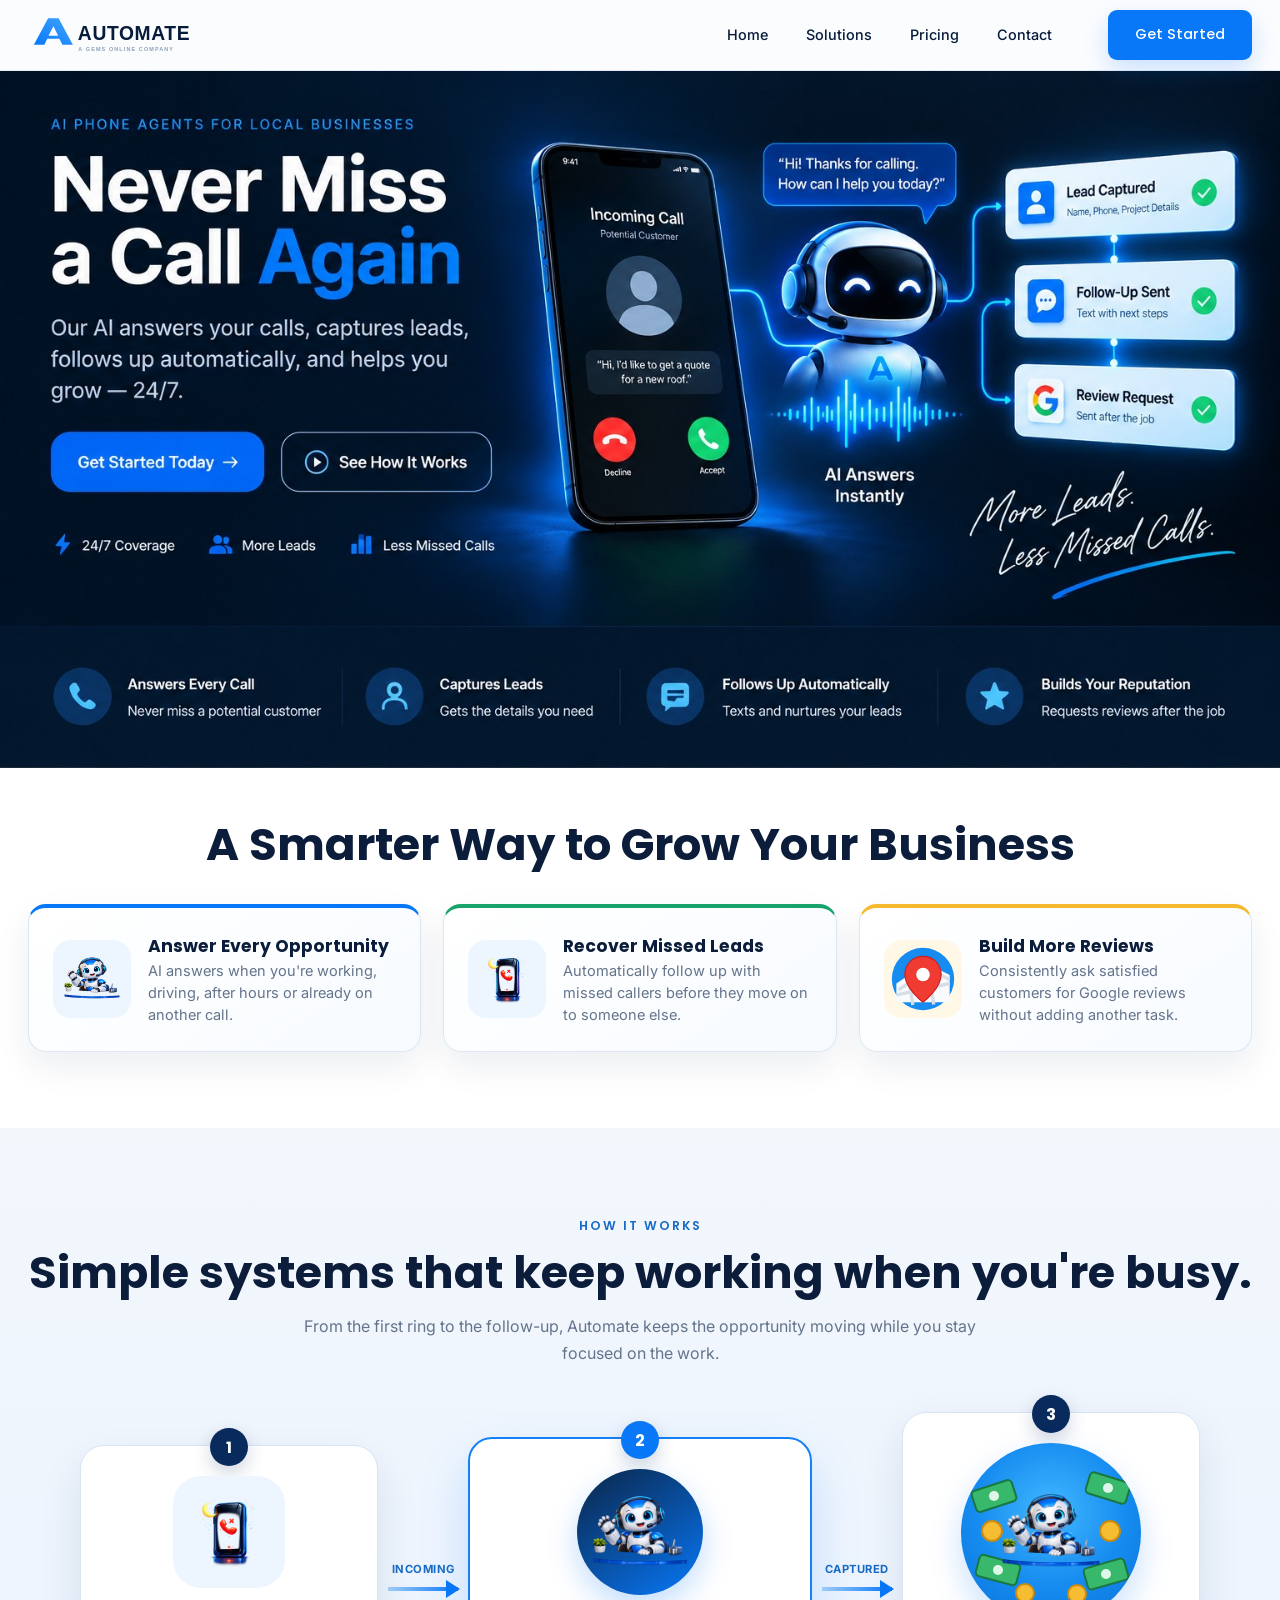
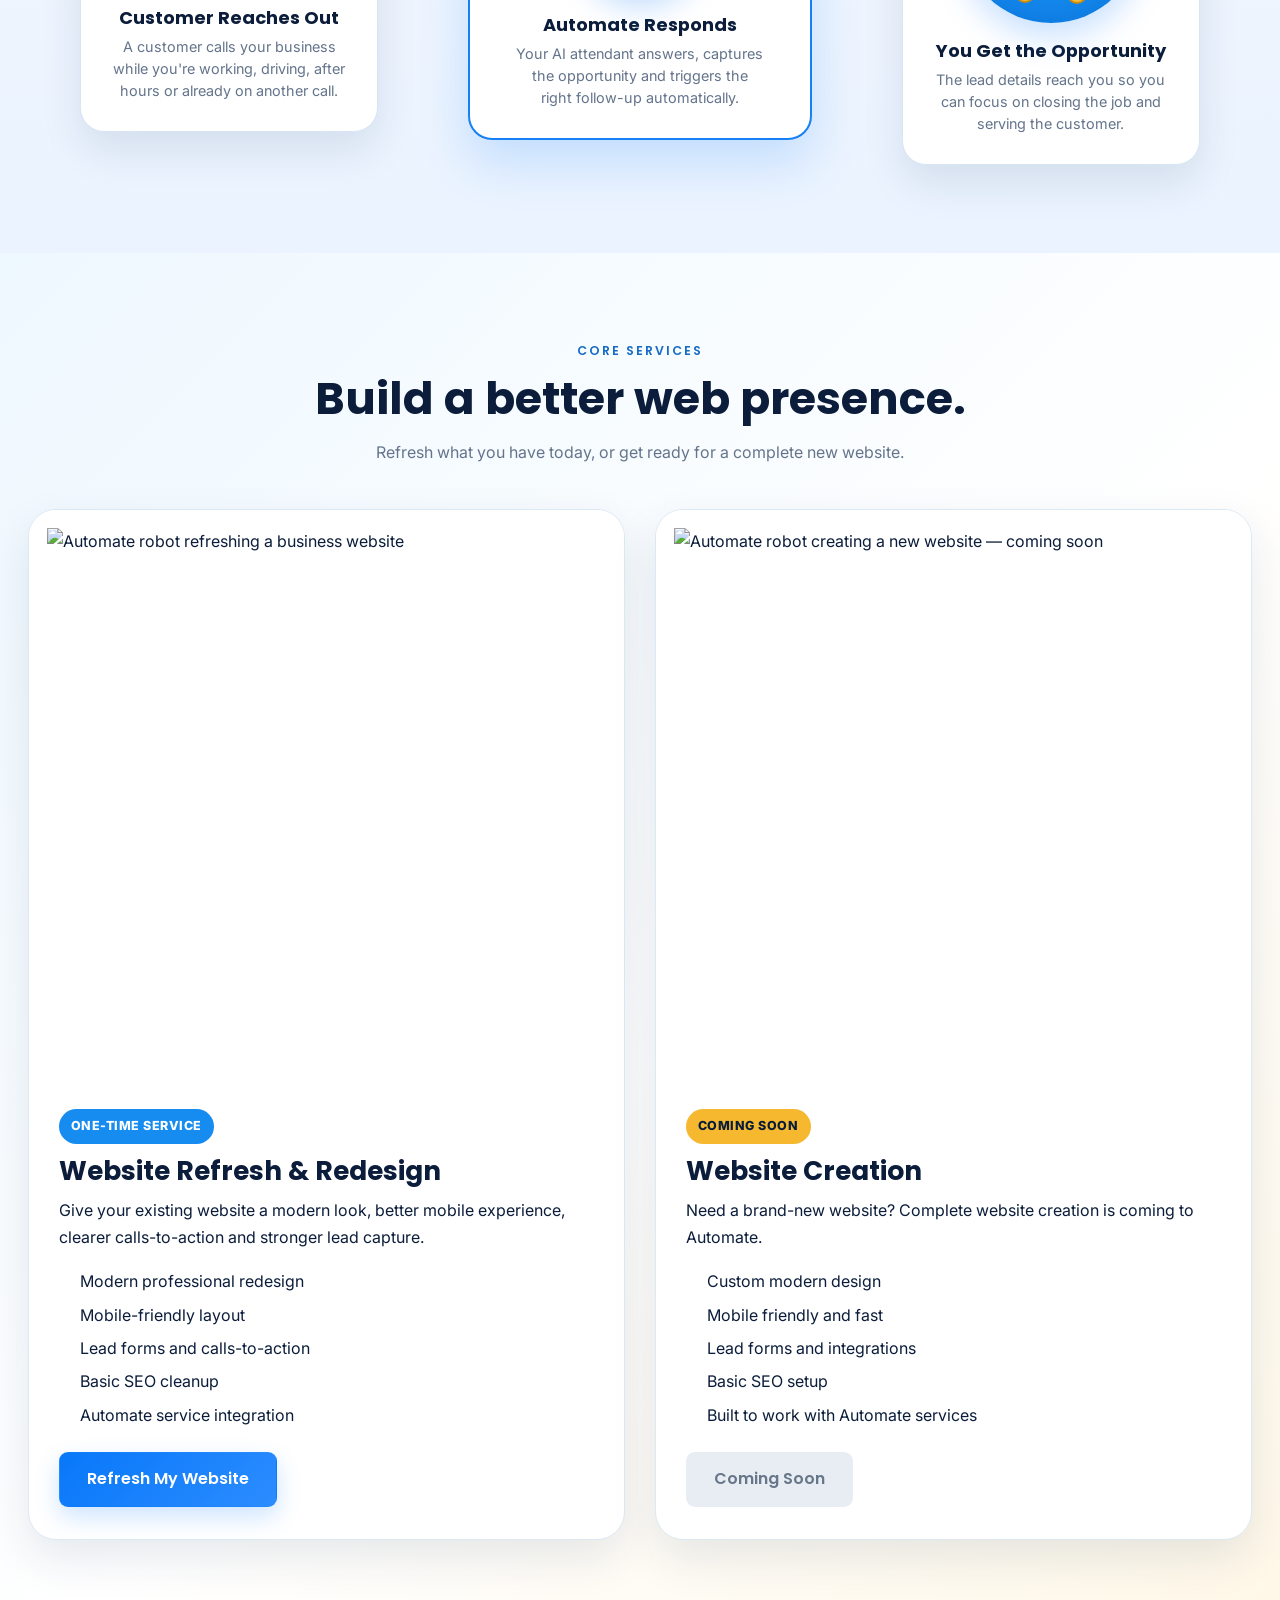
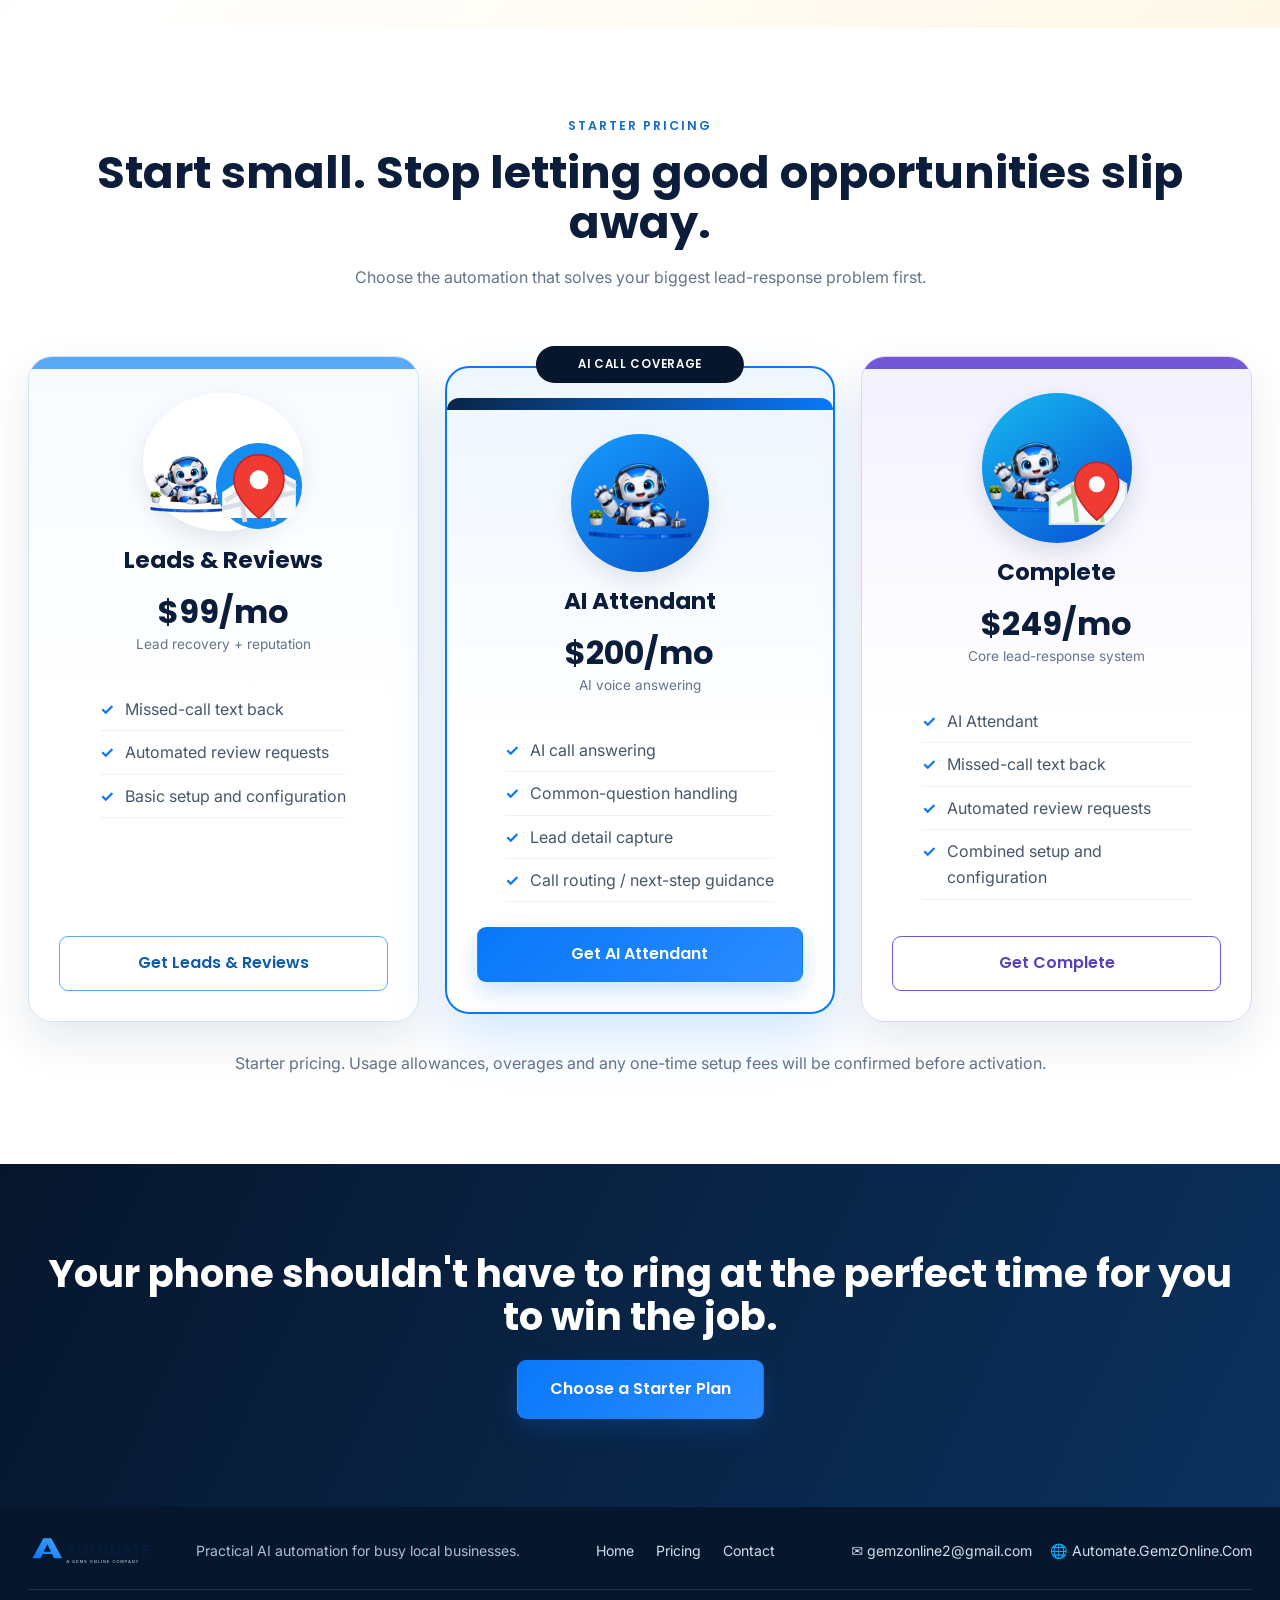
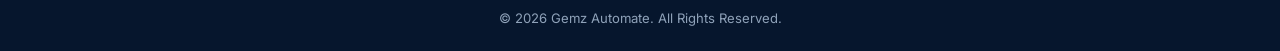
==== commit 2556388f: "Build Core Services website cards with exact image slots" ====
--- a/index.html
+++ b/index.html
@@ -13,6 +13,8 @@
 .flow-visual--money .money-burst{position:absolute;z-index:1;inset:0;width:100%;height:100%}
 </style><style>
 .website-refresh{background:linear-gradient(135deg,#eef8ff 0%,#fff 55%,#fff8e8 100%)}.website-refresh__card{display:grid;grid-template-columns:minmax(280px,.9fr) minmax(320px,1.1fr);gap:48px;align-items:center;padding:44px;border:1px solid #dbe9f5;border-radius:28px;background:#fff;box-shadow:0 20px 55px rgba(13,42,77,.11)}.website-refresh__copy{text-align:left}.website-refresh__copy .section-title{text-align:left;margin-bottom:16px}.website-refresh__copy ul{margin:20px 0 22px;padding-left:22px}.website-refresh__copy li{margin:8px 0}.website-build-art{width:min(100%,390px);aspect-ratio:1;border-radius:50%;margin:auto;position:relative;overflow:hidden;background:linear-gradient(#159cff 0 48%,#e8c17c 48% 100%);border:8px solid #12b9ed;box-shadow:0 16px 38px rgba(8,120,249,.22)}.website-build-art img{position:absolute;width:47%;left:9%;bottom:10%;z-index:3}.build-crane{position:absolute;font-size:8rem;right:1%;top:7%;z-index:2;transform:rotate(-3deg)}.build-screen{position:absolute;right:11%;bottom:16%;width:37%;height:31%;display:grid;place-items:center;background:#fff;border:8px solid #263c59;border-radius:10px;color:#168cf0;font-size:4rem;box-shadow:0 8px 15px rgba(0,0,0,.16)}@media(max-width:800px){.website-refresh__card{grid-template-columns:1fr;padding:28px 22px;gap:28px}.website-refresh__copy .section-title{font-size:1.8rem}.build-crane{font-size:6rem}}
+</style><style>
+.web-service-grid{display:grid;grid-template-columns:repeat(2,minmax(0,1fr));gap:30px;margin-top:38px}.web-service-card{overflow:hidden;border:1px solid #dbe9f5;border-radius:28px;background:#fff;box-shadow:0 18px 46px rgba(13,42,77,.1)}.web-service-card__image{display:block;width:100%;aspect-ratio:1/1;object-fit:contain;background:#fff;padding:18px}.web-service-card__body{padding:4px 30px 32px}.web-service-card__body h3{font-size:1.65rem;margin:12px 0}.web-service-card__body ul{padding-left:21px;margin:18px 0 24px}.web-service-card__body li{margin:7px 0}.service-badge{display:inline-block;padding:7px 12px;border-radius:999px;background:#168cf0;color:#fff;font-size:.78rem;font-weight:800;letter-spacing:.04em}.service-badge--soon{background:#f5b82e;color:#071b3b}.btn--muted{background:#e8edf4;color:#68768a;cursor:default}@media(max-width:800px){.web-service-grid{grid-template-columns:1fr}.web-service-card__body{padding:4px 22px 26px}}
 </style></head><body>
 <header class="nav"><div class="container nav__inner"><a href="index.html" class="nav__logo"><img src="assets/images/automate-logo-light.svg?v=20260922-whiteheader2" alt="Automate"></a><button class="nav__toggle" aria-label="Toggle menu"><span></span><span></span><span></span></button><nav class="nav__links"><a href="index.html">Home</a><a href="index.html#how">Solutions</a><a href="index.html#plans">Pricing</a><a href="contact.html">Contact</a><a href="contact.html" class="btn btn--primary nav__cta">Get Started</a></nav></div></header>
 <section class="hero hero--artwork"><div class="hero-artwork"><img src="assets/images/hero-automation.png?v=20260922-cropfix3" alt="AI phone automation showing an incoming call, AI answering, lead capture, follow-up and review request"><a class="hero-hotspot hero-hotspot--start" href="#plans" aria-label="Get Started Today"></a><a class="hero-hotspot hero-hotspot--demo" href="#how" aria-label="See How It Works"></a></div></section>
@@ -24,6 +26,9 @@
 <div class="flow-arrow"><span>Captured</span></div>
 <div class="flow-stage reveal"><div class="flow-number">3</div><div class="flow-visual flow-visual--money" aria-label="Automate robot celebrating a new opportunity"><img src="assets/images/icons/receptionist.png" alt="Automate robot celebrating a new opportunity"><svg class="money-burst" viewBox="0 0 180 180" aria-hidden="true"><g fill="#38b86b" stroke="#187743" stroke-width="2"><rect x="12" y="42" width="42" height="22" rx="4" transform="rotate(-18 33 53)"/><rect x="126" y="34" width="42" height="22" rx="4" transform="rotate(17 147 45)"/><rect x="16" y="116" width="42" height="22" rx="4" transform="rotate(15 37 127)"/><rect x="124" y="120" width="42" height="22" rx="4" transform="rotate(-16 145 131)"/></g><g fill="#f6bd32" stroke="#c98b12" stroke-width="2"><circle cx="31" cy="88" r="10"/><circle cx="149" cy="88" r="10"/><circle cx="64" cy="150" r="9"/><circle cx="116" cy="151" r="9"/></g><g fill="#dff7e8"><circle cx="33" cy="53" r="5"/><circle cx="147" cy="45" r="5"/><circle cx="37" cy="127" r="5"/><circle cx="145" cy="131" r="5"/></g></svg></div><h3>You Get the Opportunity</h3><p>The lead details reach you so you can focus on closing the job and serving the customer.</p></div>
 </div></div></section>
-<section id="website-refresh" class="section website-refresh"><div class="container"><div class="website-refresh__card reveal"><div class="website-refresh__visual"><div class="website-build-art" aria-label="Automate robot building a refreshed website"><span class="build-crane">🏗️</span><img src="assets/images/icons/receptionist.png" alt="Automate robot building a website"><span class="build-screen">▣</span></div></div><div class="website-refresh__copy"><p class="eyebrow">Website Refresh &amp; Redesign</p><h2 class="section-title">Your website should help you win business — not just exist.</h2><p>We refresh dated business websites with a cleaner, modern design built to look great on phones and make it easier for visitors to become leads.</p><ul><li>Modern visual redesign</li><li>Mobile-friendly layout</li><li>Clearer calls-to-action and lead forms</li><li>Basic SEO cleanup</li><li>Integration with Automate lead-response services</li></ul><p><strong>One-time project service.</strong> Scope and pricing are confirmed before work begins.</p><a href="contact.html" class="btn btn--primary">Refresh My Website</a></div></div></div></section>
+<section id="core-services" class="section website-refresh"><div class="container"><div class="text-center"><p class="eyebrow">Core Services</p><h2 class="section-title">Build a better web presence.</h2><p class="section-intro">Refresh what you have today, or get ready for a complete new website.</p></div><div class="web-service-grid">
+<article class="web-service-card reveal"><img class="web-service-card__image" src="assets/images/website-refresh.png?v=20260925" alt="Automate robot refreshing a business website"><div class="web-service-card__body"><span class="service-badge">ONE-TIME SERVICE</span><h3>Website Refresh &amp; Redesign</h3><p>Give your existing website a modern look, better mobile experience, clearer calls-to-action and stronger lead capture.</p><ul><li>Modern professional redesign</li><li>Mobile-friendly layout</li><li>Lead forms and calls-to-action</li><li>Basic SEO cleanup</li><li>Automate service integration</li></ul><a href="contact.html" class="btn btn--primary">Refresh My Website</a></div></article>
+<article class="web-service-card reveal"><img class="web-service-card__image" src="assets/images/website-creation-coming-soon.png?v=20260925" alt="Automate robot creating a new website — coming soon"><div class="web-service-card__body"><span class="service-badge service-badge--soon">COMING SOON</span><h3>Website Creation</h3><p>Need a brand-new website? Complete website creation is coming to Automate.</p><ul><li>Custom modern design</li><li>Mobile friendly and fast</li><li>Lead forms and integrations</li><li>Basic SEO setup</li><li>Built to work with Automate services</li></ul><span class="btn btn--muted" aria-disabled="true">Coming Soon</span></div></article>
+</div></div></section>
 <section id="plans" class="section"><div class="container text-center"><p class="eyebrow">Starter Pricing</p><h2 class="section-title">Start small. Stop letting good opportunities slip away.</h2><p class="section-intro">Choose the automation that solves your biggest lead-response problem first.</p><div class="pricing-grid"><div class="price-card reveal"><div class="plan-icon review-map-icon"><img src="assets/images/icons/receptionist.png" alt="Leads and reviews robot" style="position:absolute;width:90px;height:90px;left:0;bottom:0;z-index:2"><svg viewBox="0 0 120 120" role="img" aria-label="Map with red location pin"><circle cx="60" cy="60" r="55" fill="#168cf0"/><path d="M13 68l27-18 22 9 22-18 23 12v48H13z" fill="#f8fafc"/><path d="M17 79l28-18 20 9 24-18 18 9M35 55l7 51M71 56l8 49M14 88l93-20" fill="none" stroke="#d7dee8" stroke-width="6"/><path d="M60 20c-18 0-32 14-32 32 0 25 32 49 32 49s32-24 32-49c0-18-14-32-32-32z" fill="#ef3b32" stroke="#c92020" stroke-width="2"/><circle cx="60" cy="52" r="12" fill="#fff"/></svg></div><h3>Leads &amp; Reviews</h3><div class="price">$99/mo<small>Lead recovery + reputation</small></div><ul><li>Missed-call text back</li><li>Automated review requests</li><li>Basic setup and configuration</li></ul><a href="YOUR_GHL_LEAD_REVIEW_LINK" class="btn btn--ghost">Get Leads &amp; Reviews</a></div><div class="price-card price-card--popular reveal"><span class="price-badge">AI Call Coverage</span><div class="plan-icon plan-icon--ai"><img src="assets/images/icons/receptionist.png" alt="AI attendant robot"></div><h3>AI Attendant</h3><div class="price">$200/mo<small>AI voice answering</small></div><ul><li>AI call answering</li><li>Common-question handling</li><li>Lead detail capture</li><li>Call routing / next-step guidance</li></ul><a href="YOUR_GHL_AI_ATTENDANT_LINK" class="btn btn--primary">Get AI Attendant</a></div><div class="price-card reveal"><div class="plan-icon plan-icon--bundle"><img src="assets/images/icons/receptionist.png" alt="AI attendant and reviews"><span class="bundle-pin"><svg viewBox="0 0 120 120" aria-hidden="true"><path d="M8 64l32-18 26 10 30-18 16 10v54H8z" fill="#f7fafc" stroke="#d9e3ed" stroke-width="3"/><path d="M18 76l27-17 21 9 28-17M39 49l6 51M73 54l7 46" fill="none" stroke="#9ed39e" stroke-width="6"/><path d="M72 18c-17 0-30 13-30 30 0 24 30 49 30 49s30-25 30-49c0-17-13-30-30-30z" fill="#ef3b32" stroke="#c91f1f" stroke-width="2"/><circle cx="72" cy="48" r="11" fill="#fff"/></svg></span></div><h3>Complete</h3><div class="price">$249/mo<small>Core lead-response system</small></div><ul><li>AI Attendant</li><li>Missed-call text back</li><li>Automated review requests</li><li>Combined setup and configuration</li></ul><a href="YOUR_GHL_COMPLETE_LINK" class="btn btn--ghost">Get Complete</a></div></div><p style="margin-top:28px;color:var(--muted)">Starter pricing. Usage allowances, overages and any one-time setup fees will be confirmed before activation.</p></div></section>
 <section class="section cta-banner"><div class="container"><h2>Your phone shouldn't have to ring at the perfect time for you to win the job.</h2><a href="#plans" class="btn btn--primary btn--lg">Choose a Starter Plan</a></div></section><footer class="footer"><div class="container"><div class="footer__grid"><div class="footer__brand"><div class="footer__logo"><img src="assets/images/automate-logo-light.svg?v=20260922-whiteheader2" alt="Automate"></div><p>Practical AI automation for busy local businesses.</p></div><div><h4>Quick Links</h4><ul class="footer__links"><li><a href="index.html">Home</a></li><li><a href="pricing.html">Pricing</a></li><li><a href="contact.html">Contact</a></li></ul></div><div><h4>Get in Touch</h4><ul class="footer__contact"><li>✉️ <a href="mailto:gemzonline2@gmail.com">gemzonline2@gmail.com</a></li><li>🌐 Automate.GemzOnline.Com</li></ul></div></div><div class="footer__bottom">© <span class="js-year">2026</span> Gemz Automate. All Rights Reserved.</div></div></footer><script src="assets/js/main.js?v=20260924-mobilemenu3"></script></body></html>
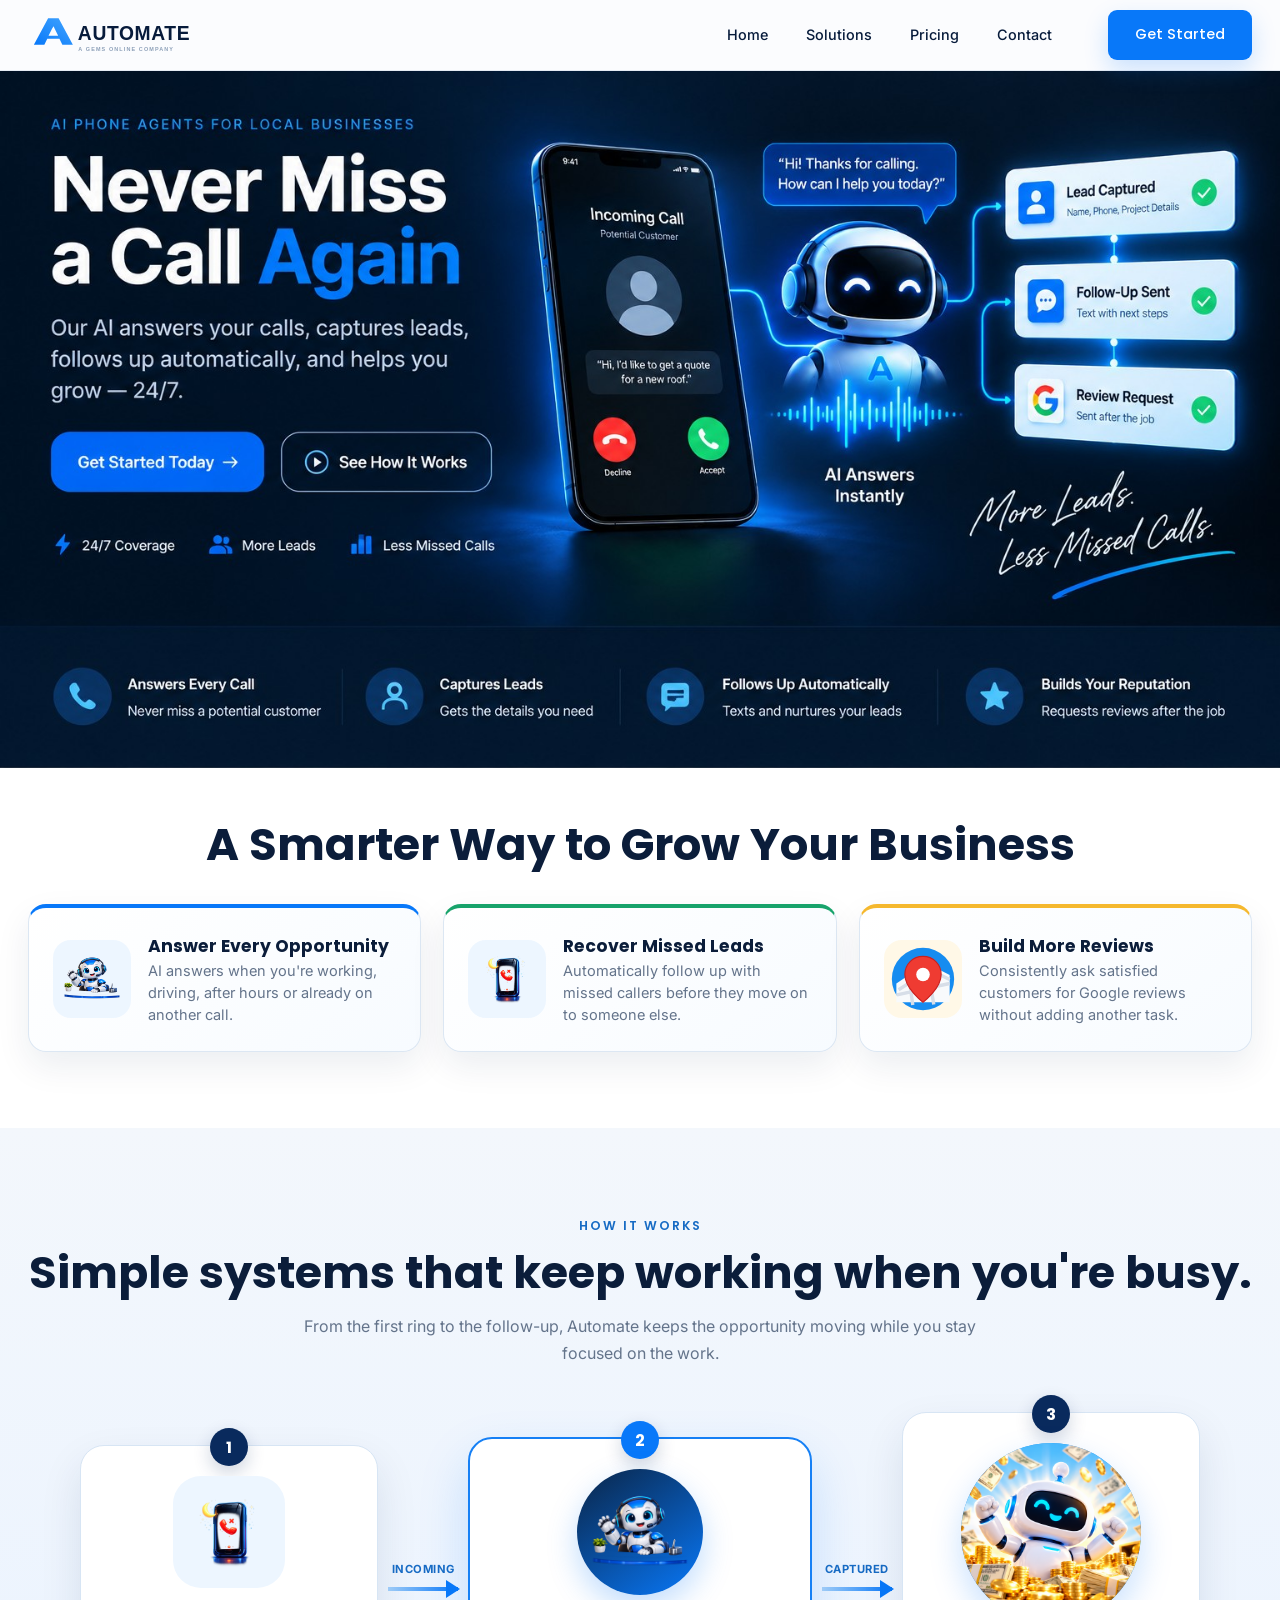
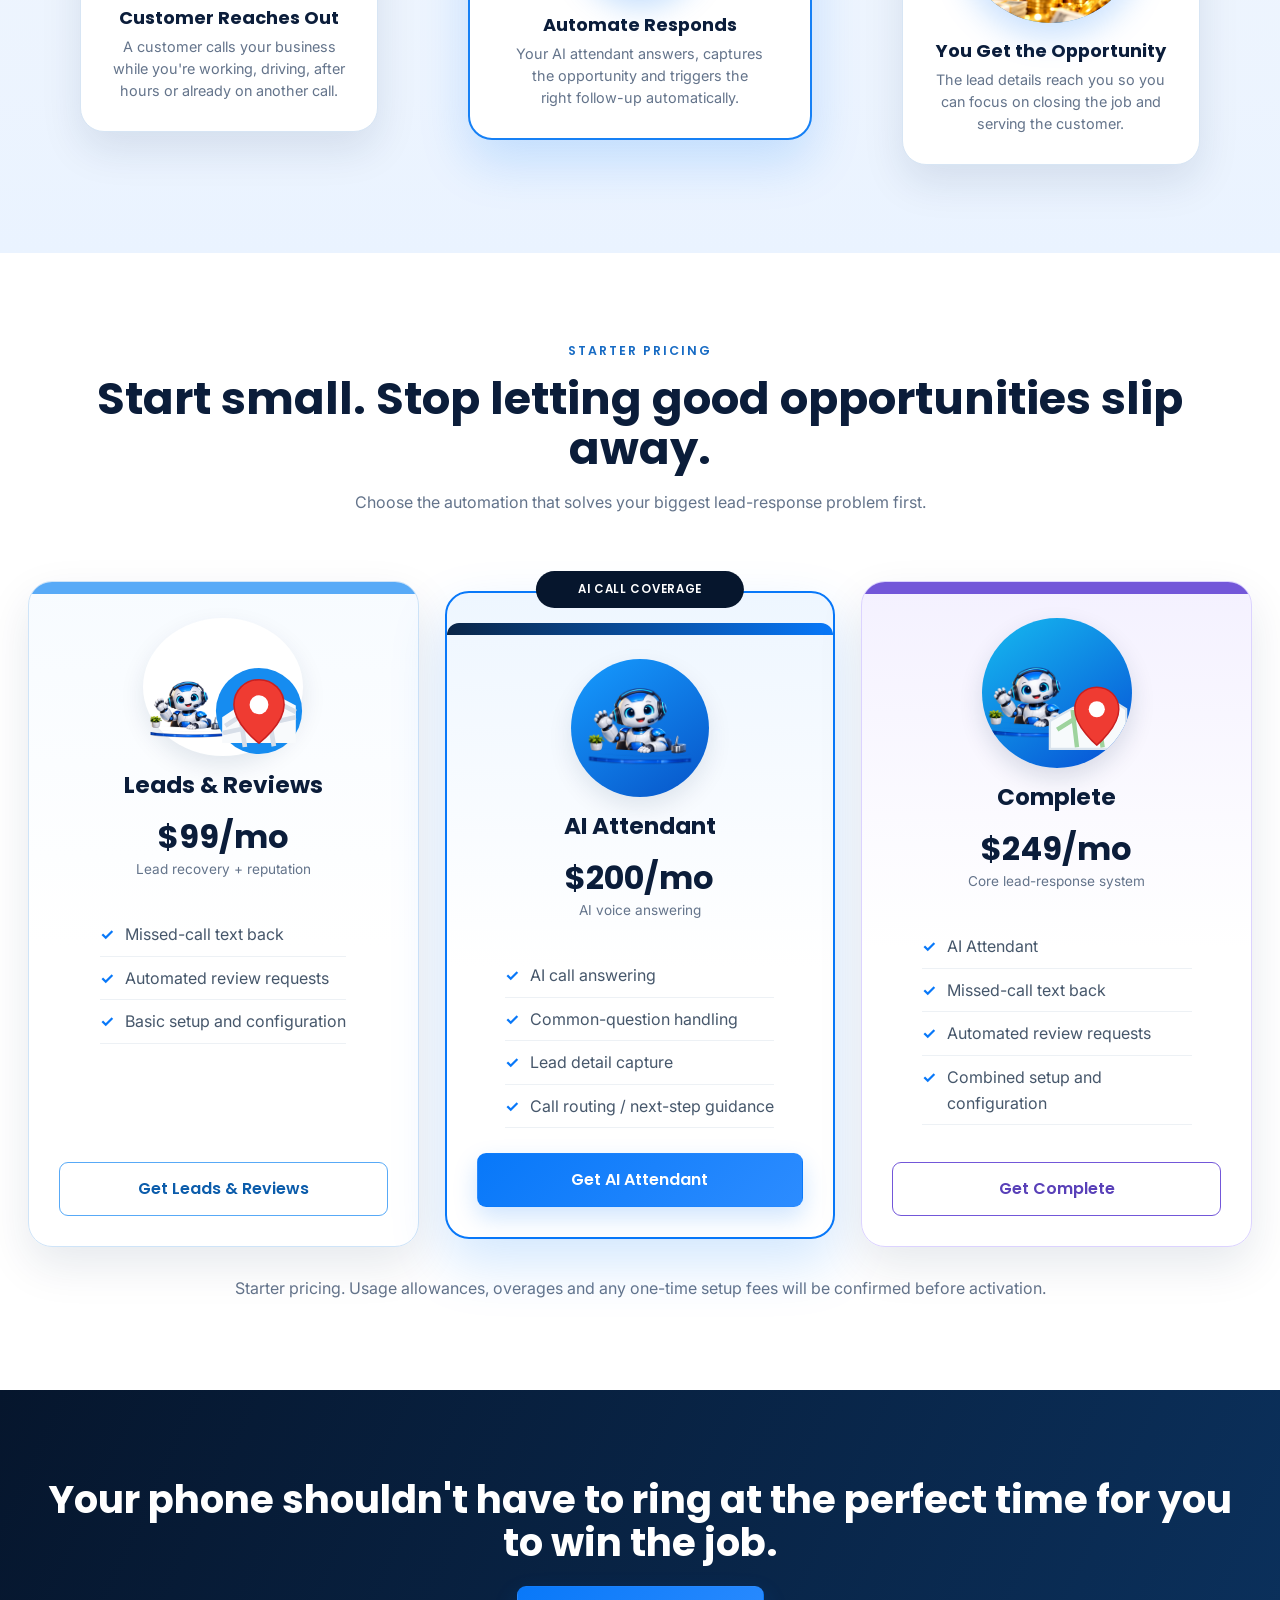
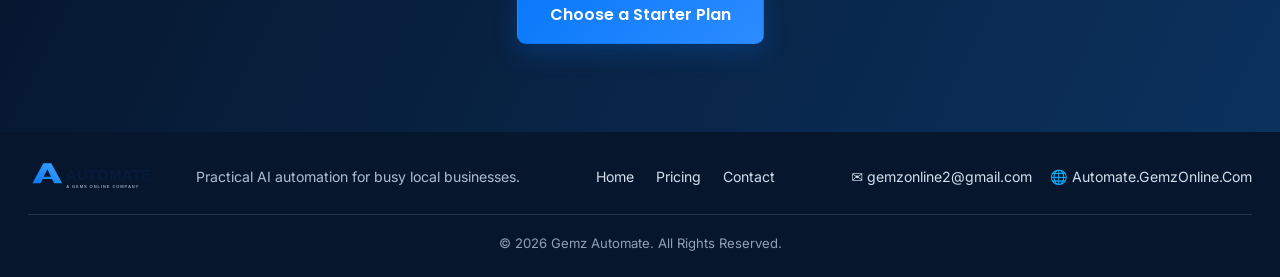
==== commit 350de8a9: "Upload the 3 pending image assets and wire up the opportunity slot - Add assets/images/website-refre" ====
--- a/index.html
+++ b/index.html
@@ -9,12 +9,8 @@
 #plans{background:#fff}.pricing-grid{gap:26px!important;align-items:stretch}.price-card{overflow:hidden;padding:0 30px 30px!important;border-radius:24px!important;box-shadow:0 18px 45px rgba(13,42,77,.10)!important}.price-card:before{content:"";display:block;height:12px;margin:0 -30px 24px;border-radius:22px 22px 0 0}.price-card:nth-child(1){background:linear-gradient(180deg,#f7fbff 0%,#fff 55%);border-color:#cfe4f8}.price-card:nth-child(1):before{background:#58aaf7}.price-card:nth-child(2){background:linear-gradient(180deg,#eef6ff 0%,#fff 58%);border:2px solid #0878f9!important;transform:translateY(-8px);box-shadow:0 24px 55px rgba(8,120,249,.18)!important}.price-card:nth-child(2):before{background:linear-gradient(90deg,#0a2547,#0878f9)}.price-card:nth-child(3){background:linear-gradient(180deg,#f4f1ff 0%,#fff 55%);border-color:#dcd3ff}.price-card:nth-child(3):before{background:#7357d9}.price-card h3{font-size:1.45rem!important}.price-card--popular .price-badge{top:-22px!important;left:50%!important;transform:translateX(-50%)!important;border-radius:999px!important;padding:10px 42px!important;white-space:nowrap}.price-card--popular{overflow:visible!important;padding-top:30px!important;margin-top:18px}.pricing-grid{padding-top:22px}.price-card .price{margin:8px 0 18px}.price-card .btn{width:100%;margin-top:auto}.price-card:nth-child(1) .btn{border-color:#58aaf7;color:#0b5cab}.price-card:nth-child(3) .btn{border-color:#7357d9;color:#5940b8}.plan-icon{width:76px;height:76px;margin:0 auto 16px;border-radius:20px;display:grid;place-items:center;background:#fff;box-shadow:0 10px 25px rgba(13,42,77,.10)}.plan-icon svg{width:58px;height:58px}.plan-icon img{width:64px;height:64px;object-fit:contain}.plan-icon--ai{width:138px;height:138px;border-radius:50%;background:linear-gradient(145deg,#169cff,#0754c8);padding:8px}.plan-icon--ai img{width:122px;height:122px;object-fit:contain}.plan-icon--bundle{width:150px;height:150px;border-radius:50%;background:linear-gradient(145deg,#16baf0,#064ed5);position:relative;overflow:hidden;box-shadow:0 10px 25px rgba(13,42,77,.14)}.plan-icon--bundle img{width:112px;height:112px;object-fit:contain;position:absolute;left:-2px;bottom:8px;z-index:2}.bundle-pin{position:absolute;right:-2px;bottom:4px;width:92px;height:92px;border-radius:50%;display:grid;place-items:center;background:transparent;z-index:3}.bundle-pin svg{width:88px;height:88px}.plan-icon--complete{font-size:2rem;color:#7357d9}.review-map-icon{width:160px;height:138px;border-radius:50%;position:relative;overflow:visible}.review-map-icon svg{width:94px;height:94px;position:absolute;right:-3px;bottom:-2px;z-index:3}.benefit:nth-child(1){border-top:4px solid #0878f9}.benefit:nth-child(2){border-top:4px solid #18a36b}.benefit:nth-child(3){border-top:4px solid #f5b82e}.benefit:nth-child(3) .benefit__icon{background:#fff8e7!important}.benefit:nth-child(3) .benefit__icon svg{width:68px;height:68px}@media(max-width:960px){.price-card:nth-child(2){transform:none}}
 </style><style>
 .flow-visual--money{position:relative;width:180px;height:180px;margin:0 auto 18px;border-radius:50%;overflow:hidden;background:radial-gradient(circle at 50% 38%,#42b8ff 0,#168cf0 52%,#0870d7 100%);box-shadow:0 14px 32px rgba(8,120,249,.22)}
-.flow-visual--money>img{position:absolute;z-index:2;width:116px!important;height:116px!important;object-fit:contain;left:32px;top:31px}
-.flow-visual--money .money-burst{position:absolute;z-index:1;inset:0;width:100%;height:100%}
-</style><style>
-.website-refresh{background:linear-gradient(135deg,#eef8ff 0%,#fff 55%,#fff8e8 100%)}.website-refresh__card{display:grid;grid-template-columns:minmax(280px,.9fr) minmax(320px,1.1fr);gap:48px;align-items:center;padding:44px;border:1px solid #dbe9f5;border-radius:28px;background:#fff;box-shadow:0 20px 55px rgba(13,42,77,.11)}.website-refresh__copy{text-align:left}.website-refresh__copy .section-title{text-align:left;margin-bottom:16px}.website-refresh__copy ul{margin:20px 0 22px;padding-left:22px}.website-refresh__copy li{margin:8px 0}.website-build-art{width:min(100%,390px);aspect-ratio:1;border-radius:50%;margin:auto;position:relative;overflow:hidden;background:linear-gradient(#159cff 0 48%,#e8c17c 48% 100%);border:8px solid #12b9ed;box-shadow:0 16px 38px rgba(8,120,249,.22)}.website-build-art img{position:absolute;width:47%;left:9%;bottom:10%;z-index:3}.build-crane{position:absolute;font-size:8rem;right:1%;top:7%;z-index:2;transform:rotate(-3deg)}.build-screen{position:absolute;right:11%;bottom:16%;width:37%;height:31%;display:grid;place-items:center;background:#fff;border:8px solid #263c59;border-radius:10px;color:#168cf0;font-size:4rem;box-shadow:0 8px 15px rgba(0,0,0,.16)}@media(max-width:800px){.website-refresh__card{grid-template-columns:1fr;padding:28px 22px;gap:28px}.website-refresh__copy .section-title{font-size:1.8rem}.build-crane{font-size:6rem}}
-</style><style>
-.web-service-grid{display:grid;grid-template-columns:repeat(2,minmax(0,1fr));gap:30px;margin-top:38px}.web-service-card{overflow:hidden;border:1px solid #dbe9f5;border-radius:28px;background:#fff;box-shadow:0 18px 46px rgba(13,42,77,.1)}.web-service-card__image{display:block;width:100%;aspect-ratio:1/1;object-fit:contain;background:#fff;padding:18px}.web-service-card__body{padding:4px 30px 32px}.web-service-card__body h3{font-size:1.65rem;margin:12px 0}.web-service-card__body ul{padding-left:21px;margin:18px 0 24px}.web-service-card__body li{margin:7px 0}.service-badge{display:inline-block;padding:7px 12px;border-radius:999px;background:#168cf0;color:#fff;font-size:.78rem;font-weight:800;letter-spacing:.04em}.service-badge--soon{background:#f5b82e;color:#071b3b}.btn--muted{background:#e8edf4;color:#68768a;cursor:default}@media(max-width:800px){.web-service-grid{grid-template-columns:1fr}.web-service-card__body{padding:4px 22px 26px}}
+.flow-visual--money>img{position:absolute;z-index:2;width:100%!important;height:100%!important;object-fit:cover;left:0;top:0}
+.flow-visual--money .money-burst{display:none}
 </style></head><body>
 <header class="nav"><div class="container nav__inner"><a href="index.html" class="nav__logo"><img src="assets/images/automate-logo-light.svg?v=20260922-whiteheader2" alt="Automate"></a><button class="nav__toggle" aria-label="Toggle menu"><span></span><span></span><span></span></button><nav class="nav__links"><a href="index.html">Home</a><a href="index.html#how">Solutions</a><a href="index.html#plans">Pricing</a><a href="contact.html">Contact</a><a href="contact.html" class="btn btn--primary nav__cta">Get Started</a></nav></div></header>
 <section class="hero hero--artwork"><div class="hero-artwork"><img src="assets/images/hero-automation.png?v=20260922-cropfix3" alt="AI phone automation showing an incoming call, AI answering, lead capture, follow-up and review request"><a class="hero-hotspot hero-hotspot--start" href="#plans" aria-label="Get Started Today"></a><a class="hero-hotspot hero-hotspot--demo" href="#how" aria-label="See How It Works"></a></div></section>
@@ -24,11 +20,7 @@
 <div class="flow-arrow"><span>Incoming</span></div>
 <div class="flow-stage flow-stage--engine reveal"><div class="flow-number">2</div><div class="flow-visual"><img src="assets/images/icons/receptionist.png" alt="Automate AI attendant robot"></div><h3>Automate Responds</h3><p>Your AI attendant answers, captures the opportunity and triggers the right follow-up automatically.</p></div>
 <div class="flow-arrow"><span>Captured</span></div>
-<div class="flow-stage reveal"><div class="flow-number">3</div><div class="flow-visual flow-visual--money" aria-label="Automate robot celebrating a new opportunity"><img src="assets/images/icons/receptionist.png" alt="Automate robot celebrating a new opportunity"><svg class="money-burst" viewBox="0 0 180 180" aria-hidden="true"><g fill="#38b86b" stroke="#187743" stroke-width="2"><rect x="12" y="42" width="42" height="22" rx="4" transform="rotate(-18 33 53)"/><rect x="126" y="34" width="42" height="22" rx="4" transform="rotate(17 147 45)"/><rect x="16" y="116" width="42" height="22" rx="4" transform="rotate(15 37 127)"/><rect x="124" y="120" width="42" height="22" rx="4" transform="rotate(-16 145 131)"/></g><g fill="#f6bd32" stroke="#c98b12" stroke-width="2"><circle cx="31" cy="88" r="10"/><circle cx="149" cy="88" r="10"/><circle cx="64" cy="150" r="9"/><circle cx="116" cy="151" r="9"/></g><g fill="#dff7e8"><circle cx="33" cy="53" r="5"/><circle cx="147" cy="45" r="5"/><circle cx="37" cy="127" r="5"/><circle cx="145" cy="131" r="5"/></g></svg></div><h3>You Get the Opportunity</h3><p>The lead details reach you so you can focus on closing the job and serving the customer.</p></div>
-</div></div></section>
-<section id="core-services" class="section website-refresh"><div class="container"><div class="text-center"><p class="eyebrow">Core Services</p><h2 class="section-title">Build a better web presence.</h2><p class="section-intro">Refresh what you have today, or get ready for a complete new website.</p></div><div class="web-service-grid">
-<article class="web-service-card reveal"><img class="web-service-card__image" src="assets/images/website-refresh.png?v=20260925" alt="Automate robot refreshing a business website"><div class="web-service-card__body"><span class="service-badge">ONE-TIME SERVICE</span><h3>Website Refresh &amp; Redesign</h3><p>Give your existing website a modern look, better mobile experience, clearer calls-to-action and stronger lead capture.</p><ul><li>Modern professional redesign</li><li>Mobile-friendly layout</li><li>Lead forms and calls-to-action</li><li>Basic SEO cleanup</li><li>Automate service integration</li></ul><a href="contact.html" class="btn btn--primary">Refresh My Website</a></div></article>
-<article class="web-service-card reveal"><img class="web-service-card__image" src="assets/images/website-creation-coming-soon.png?v=20260925" alt="Automate robot creating a new website — coming soon"><div class="web-service-card__body"><span class="service-badge service-badge--soon">COMING SOON</span><h3>Website Creation</h3><p>Need a brand-new website? Complete website creation is coming to Automate.</p><ul><li>Custom modern design</li><li>Mobile friendly and fast</li><li>Lead forms and integrations</li><li>Basic SEO setup</li><li>Built to work with Automate services</li></ul><span class="btn btn--muted" aria-disabled="true">Coming Soon</span></div></article>
+<div class="flow-stage reveal"><div class="flow-number">3</div><div class="flow-visual flow-visual--money" aria-label="Automate robot celebrating a new opportunity"><img src="assets/images/opportunity-robot-money-round.png?v=20260925" alt="Automate robot celebrating a new opportunity"><svg class="money-burst" viewBox="0 0 180 180" aria-hidden="true"><g fill="#38b86b" stroke="#187743" stroke-width="2"><rect x="12" y="42" width="42" height="22" rx="4" transform="rotate(-18 33 53)"/><rect x="126" y="34" width="42" height="22" rx="4" transform="rotate(17 147 45)"/><rect x="16" y="116" width="42" height="22" rx="4" transform="rotate(15 37 127)"/><rect x="124" y="120" width="42" height="22" rx="4" transform="rotate(-16 145 131)"/></g><g fill="#f6bd32" stroke="#c98b12" stroke-width="2"><circle cx="31" cy="88" r="10"/><circle cx="149" cy="88" r="10"/><circle cx="64" cy="150" r="9"/><circle cx="116" cy="151" r="9"/></g><g fill="#dff7e8"><circle cx="33" cy="53" r="5"/><circle cx="147" cy="45" r="5"/><circle cx="37" cy="127" r="5"/><circle cx="145" cy="131" r="5"/></g></svg></div><h3>You Get the Opportunity</h3><p>The lead details reach you so you can focus on closing the job and serving the customer.</p></div>
 </div></div></section>
 <section id="plans" class="section"><div class="container text-center"><p class="eyebrow">Starter Pricing</p><h2 class="section-title">Start small. Stop letting good opportunities slip away.</h2><p class="section-intro">Choose the automation that solves your biggest lead-response problem first.</p><div class="pricing-grid"><div class="price-card reveal"><div class="plan-icon review-map-icon"><img src="assets/images/icons/receptionist.png" alt="Leads and reviews robot" style="position:absolute;width:90px;height:90px;left:0;bottom:0;z-index:2"><svg viewBox="0 0 120 120" role="img" aria-label="Map with red location pin"><circle cx="60" cy="60" r="55" fill="#168cf0"/><path d="M13 68l27-18 22 9 22-18 23 12v48H13z" fill="#f8fafc"/><path d="M17 79l28-18 20 9 24-18 18 9M35 55l7 51M71 56l8 49M14 88l93-20" fill="none" stroke="#d7dee8" stroke-width="6"/><path d="M60 20c-18 0-32 14-32 32 0 25 32 49 32 49s32-24 32-49c0-18-14-32-32-32z" fill="#ef3b32" stroke="#c92020" stroke-width="2"/><circle cx="60" cy="52" r="12" fill="#fff"/></svg></div><h3>Leads &amp; Reviews</h3><div class="price">$99/mo<small>Lead recovery + reputation</small></div><ul><li>Missed-call text back</li><li>Automated review requests</li><li>Basic setup and configuration</li></ul><a href="YOUR_GHL_LEAD_REVIEW_LINK" class="btn btn--ghost">Get Leads &amp; Reviews</a></div><div class="price-card price-card--popular reveal"><span class="price-badge">AI Call Coverage</span><div class="plan-icon plan-icon--ai"><img src="assets/images/icons/receptionist.png" alt="AI attendant robot"></div><h3>AI Attendant</h3><div class="price">$200/mo<small>AI voice answering</small></div><ul><li>AI call answering</li><li>Common-question handling</li><li>Lead detail capture</li><li>Call routing / next-step guidance</li></ul><a href="YOUR_GHL_AI_ATTENDANT_LINK" class="btn btn--primary">Get AI Attendant</a></div><div class="price-card reveal"><div class="plan-icon plan-icon--bundle"><img src="assets/images/icons/receptionist.png" alt="AI attendant and reviews"><span class="bundle-pin"><svg viewBox="0 0 120 120" aria-hidden="true"><path d="M8 64l32-18 26 10 30-18 16 10v54H8z" fill="#f7fafc" stroke="#d9e3ed" stroke-width="3"/><path d="M18 76l27-17 21 9 28-17M39 49l6 51M73 54l7 46" fill="none" stroke="#9ed39e" stroke-width="6"/><path d="M72 18c-17 0-30 13-30 30 0 24 30 49 30 49s30-25 30-49c0-17-13-30-30-30z" fill="#ef3b32" stroke="#c91f1f" stroke-width="2"/><circle cx="72" cy="48" r="11" fill="#fff"/></svg></span></div><h3>Complete</h3><div class="price">$249/mo<small>Core lead-response system</small></div><ul><li>AI Attendant</li><li>Missed-call text back</li><li>Automated review requests</li><li>Combined setup and configuration</li></ul><a href="YOUR_GHL_COMPLETE_LINK" class="btn btn--ghost">Get Complete</a></div></div><p style="margin-top:28px;color:var(--muted)">Starter pricing. Usage allowances, overages and any one-time setup fees will be confirmed before activation.</p></div></section>
 <section class="section cta-banner"><div class="container"><h2>Your phone shouldn't have to ring at the perfect time for you to win the job.</h2><a href="#plans" class="btn btn--primary btn--lg">Choose a Starter Plan</a></div></section><footer class="footer"><div class="container"><div class="footer__grid"><div class="footer__brand"><div class="footer__logo"><img src="assets/images/automate-logo-light.svg?v=20260922-whiteheader2" alt="Automate"></div><p>Practical AI automation for busy local businesses.</p></div><div><h4>Quick Links</h4><ul class="footer__links"><li><a href="index.html">Home</a></li><li><a href="pricing.html">Pricing</a></li><li><a href="contact.html">Contact</a></li></ul></div><div><h4>Get in Touch</h4><ul class="footer__contact"><li>✉️ <a href="mailto:gemzonline2@gmail.com">gemzonline2@gmail.com</a></li><li>🌐 Automate.GemzOnline.Com</li></ul></div></div><div class="footer__bottom">© <span class="js-year">2026</span> Gemz Automate. All Rights Reserved.</div></div></footer><script src="assets/js/main.js?v=20260924-mobilemenu3"></script></body></html>
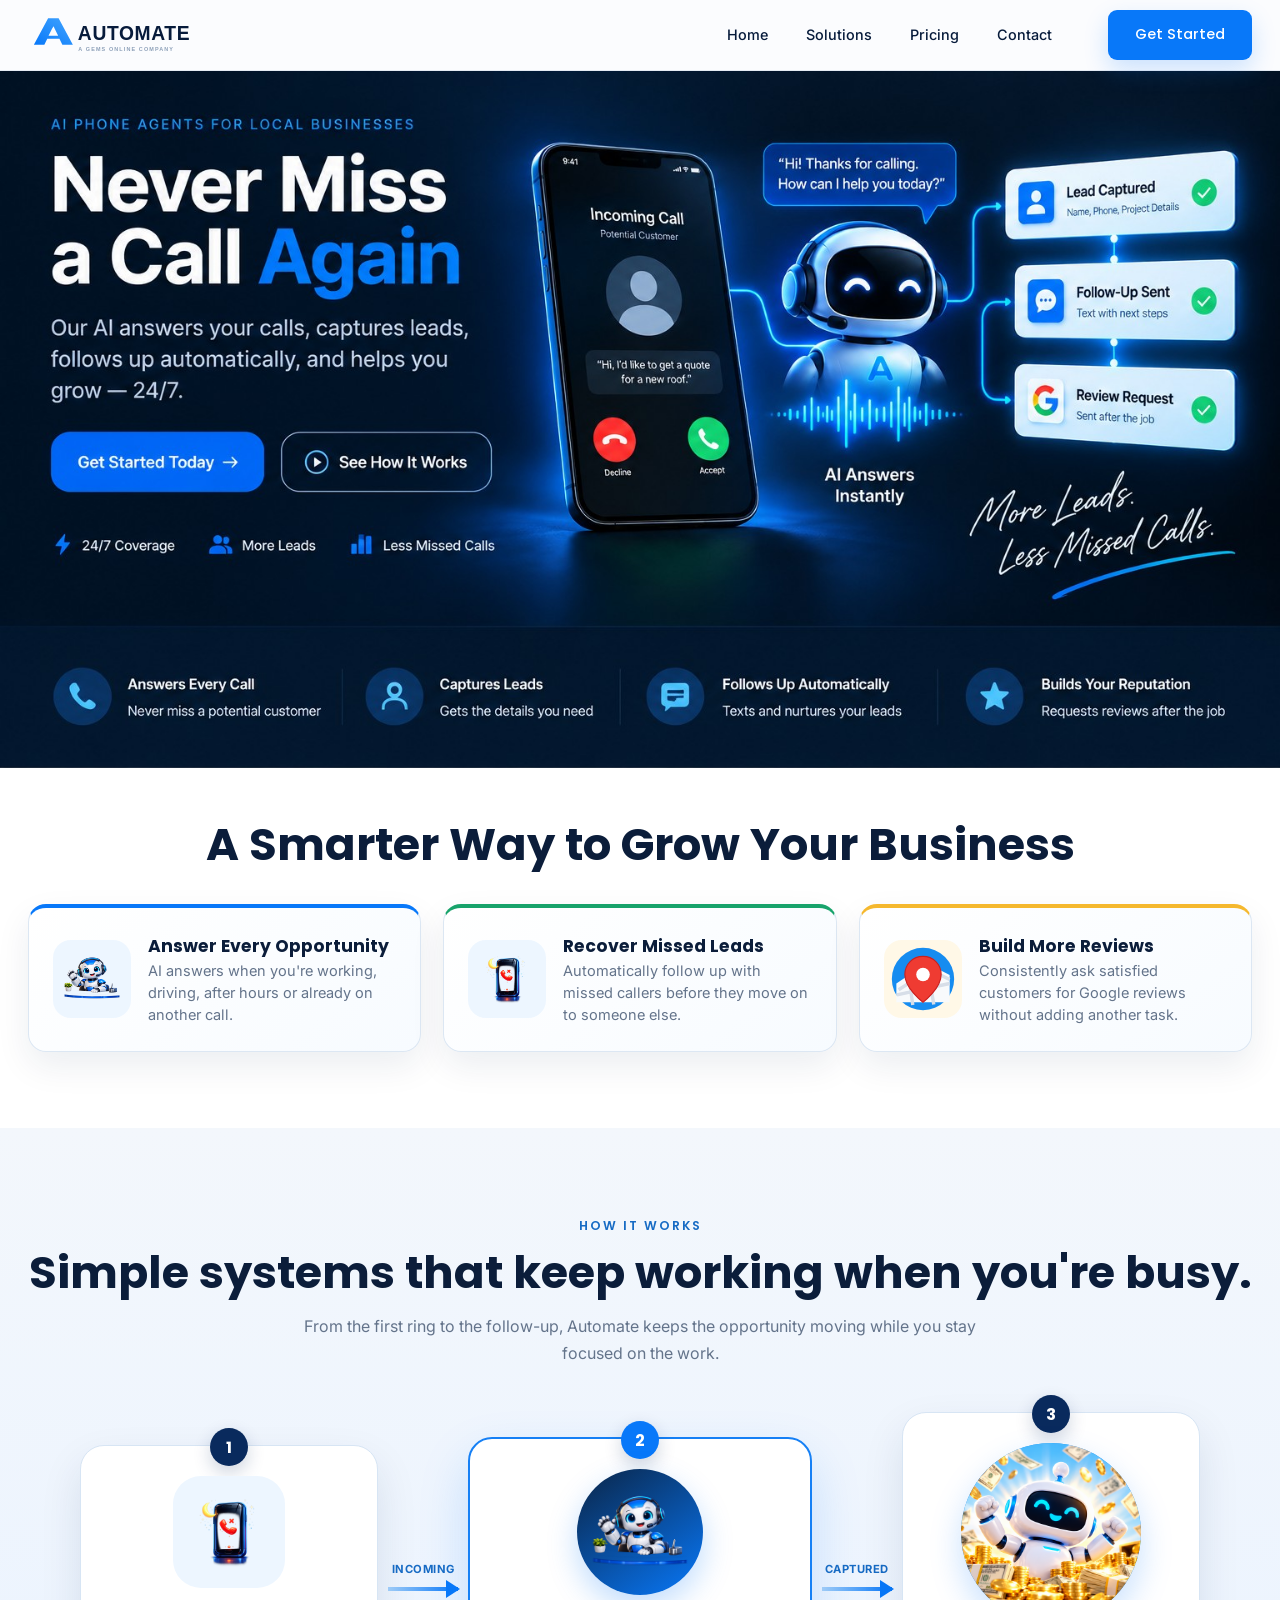
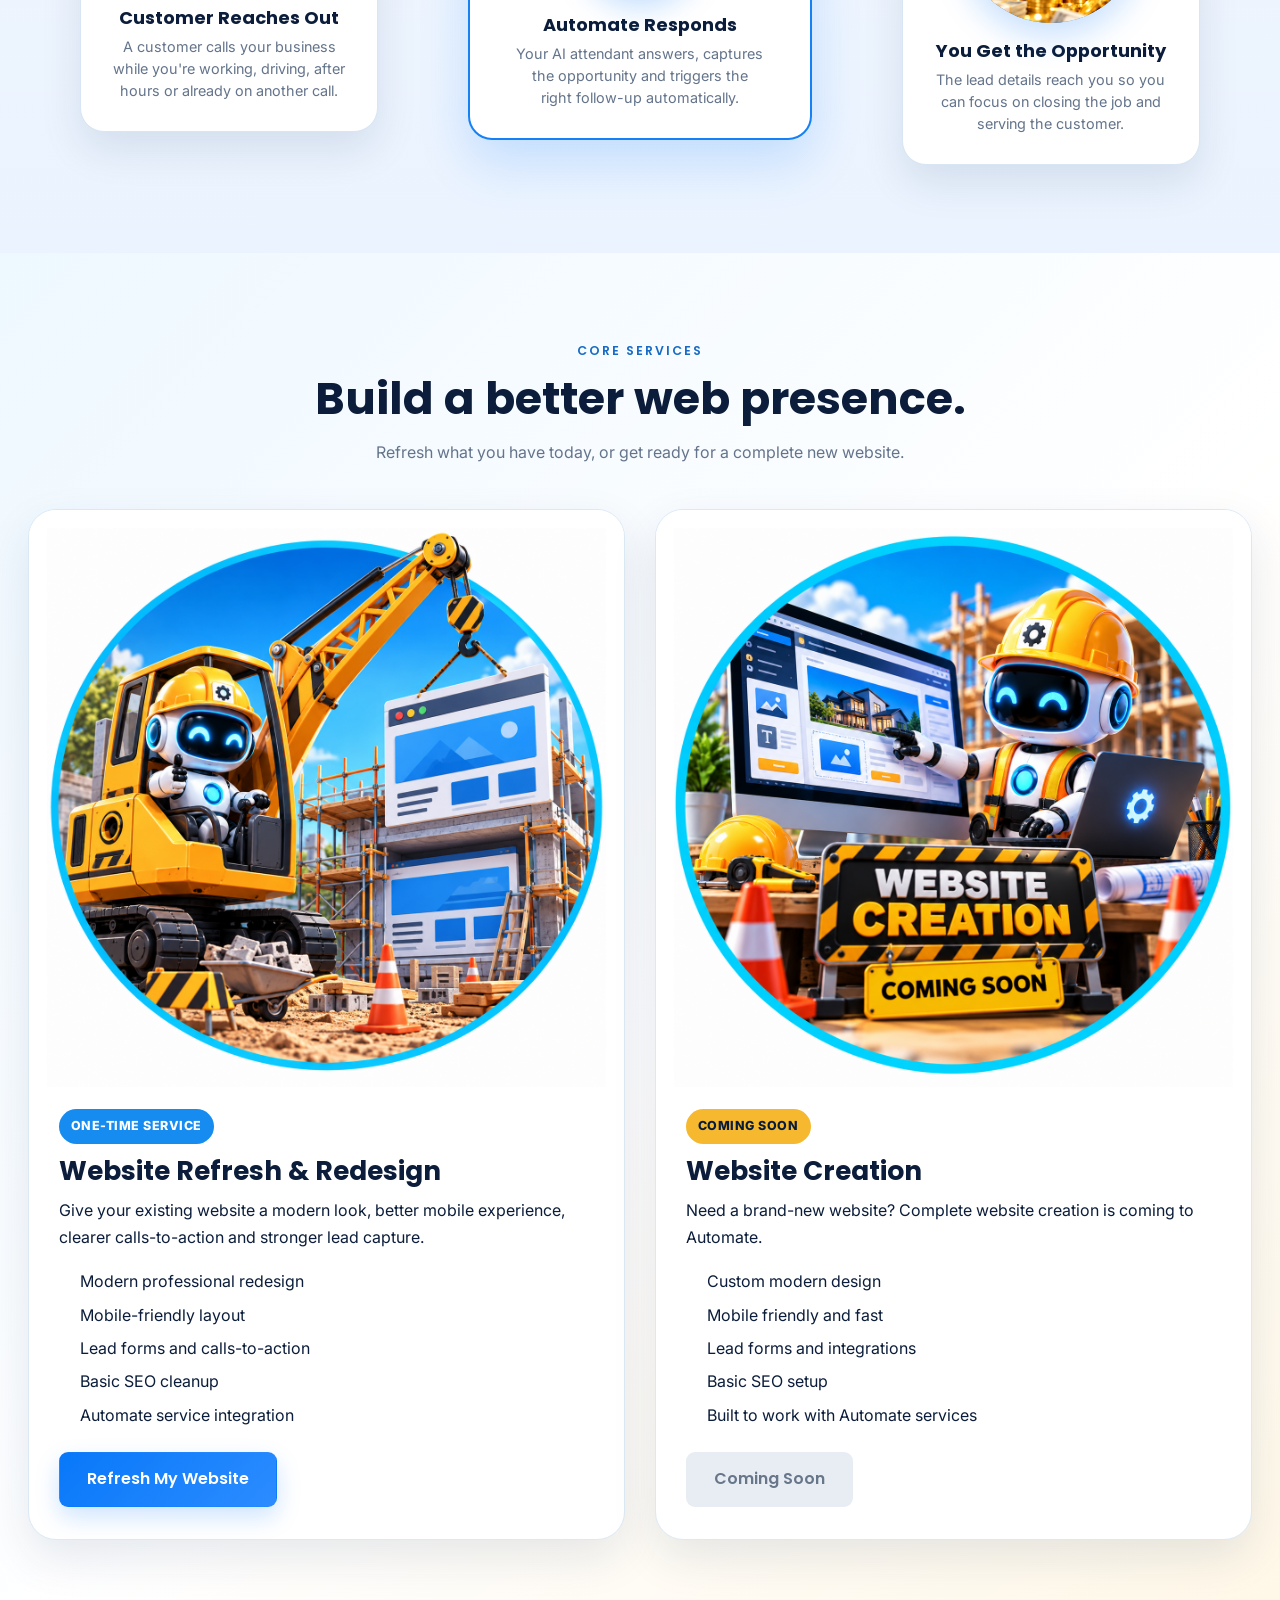
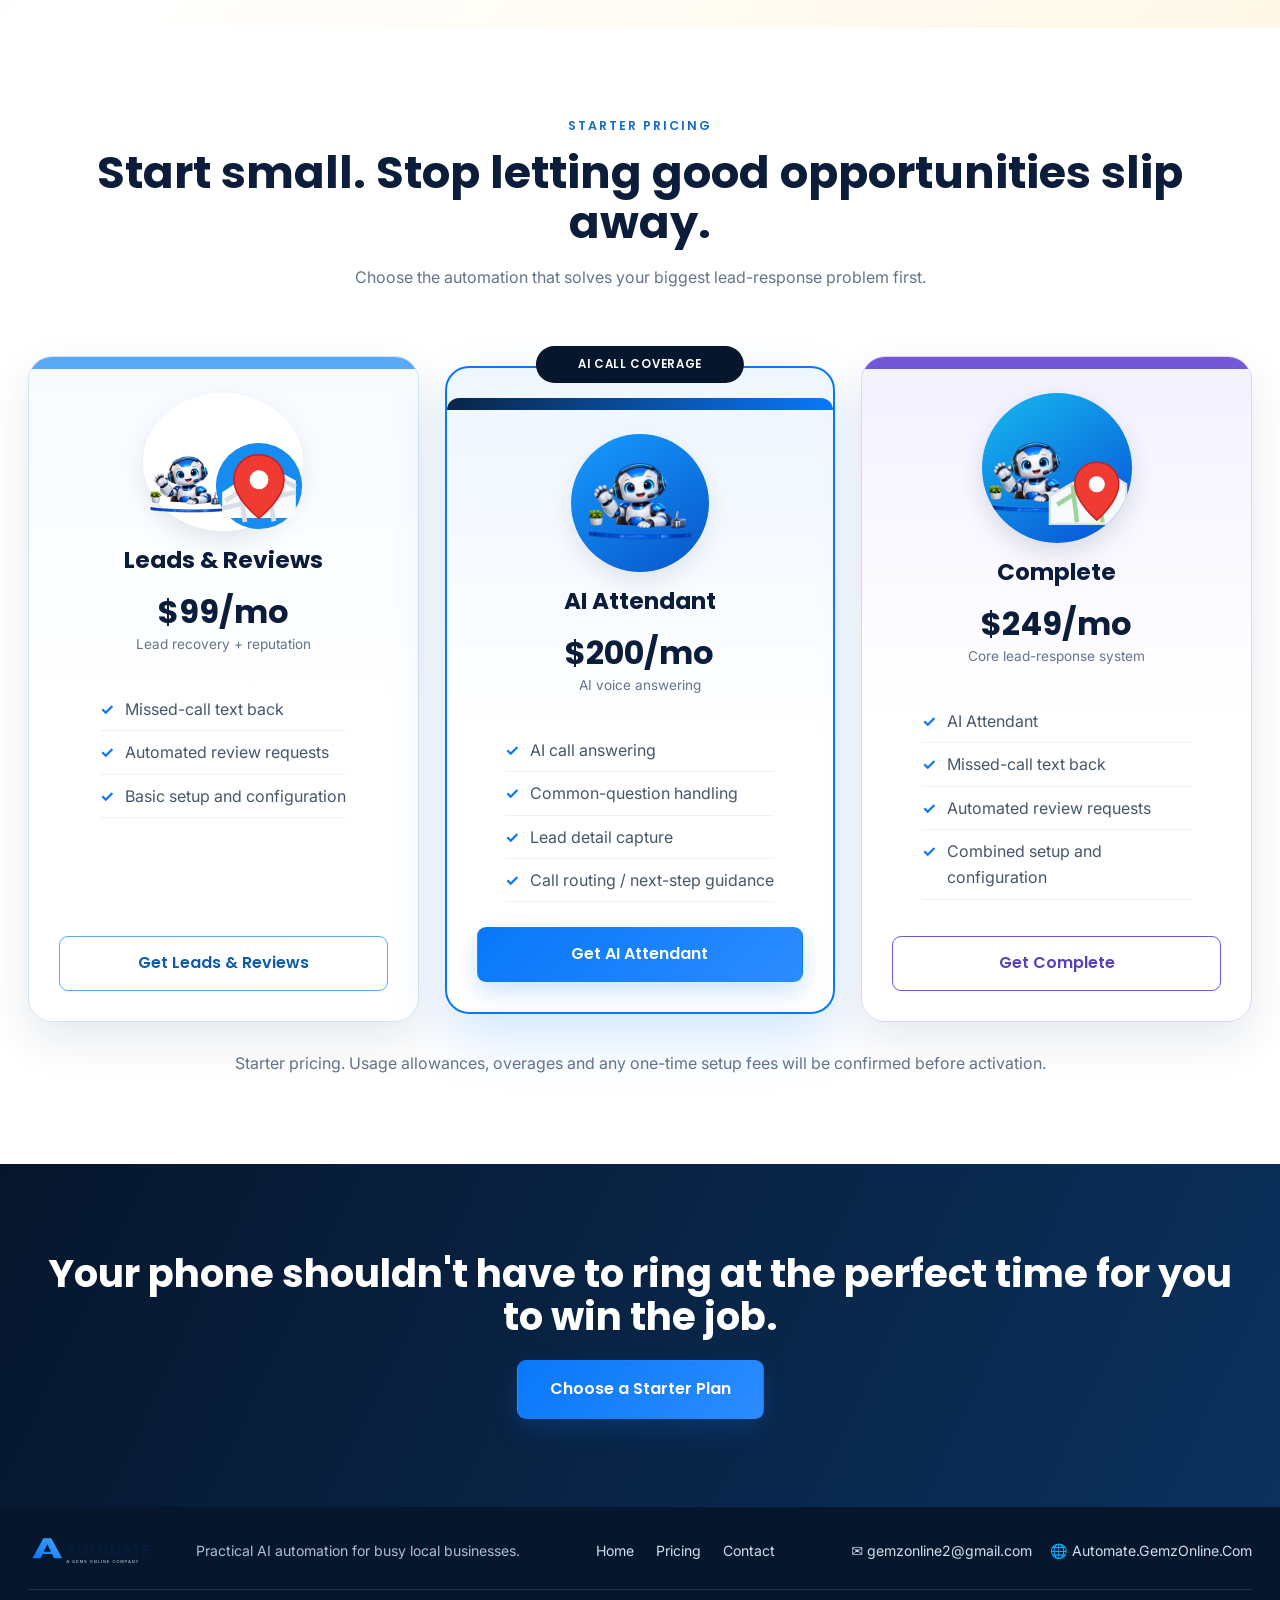
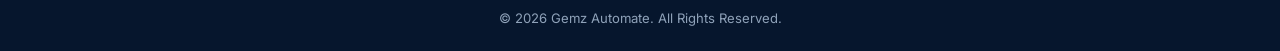
==== commit e6dc7497: "Merge branch 'simplify-starter-offers' of https://github.com/caryR1/Automate.GemzOnline into simplif" ====
--- a/index.html
+++ b/index.html
@@ -11,6 +11,10 @@
 .flow-visual--money{position:relative;width:180px;height:180px;margin:0 auto 18px;border-radius:50%;overflow:hidden;background:radial-gradient(circle at 50% 38%,#42b8ff 0,#168cf0 52%,#0870d7 100%);box-shadow:0 14px 32px rgba(8,120,249,.22)}
 .flow-visual--money>img{position:absolute;z-index:2;width:100%!important;height:100%!important;object-fit:cover;left:0;top:0}
 .flow-visual--money .money-burst{display:none}
+</style><style>
+.website-refresh{background:linear-gradient(135deg,#eef8ff 0%,#fff 55%,#fff8e8 100%)}.website-refresh__card{display:grid;grid-template-columns:minmax(280px,.9fr) minmax(320px,1.1fr);gap:48px;align-items:center;padding:44px;border:1px solid #dbe9f5;border-radius:28px;background:#fff;box-shadow:0 20px 55px rgba(13,42,77,.11)}.website-refresh__copy{text-align:left}.website-refresh__copy .section-title{text-align:left;margin-bottom:16px}.website-refresh__copy ul{margin:20px 0 22px;padding-left:22px}.website-refresh__copy li{margin:8px 0}.website-build-art{width:min(100%,390px);aspect-ratio:1;border-radius:50%;margin:auto;position:relative;overflow:hidden;background:linear-gradient(#159cff 0 48%,#e8c17c 48% 100%);border:8px solid #12b9ed;box-shadow:0 16px 38px rgba(8,120,249,.22)}.website-build-art img{position:absolute;width:47%;left:9%;bottom:10%;z-index:3}.build-crane{position:absolute;font-size:8rem;right:1%;top:7%;z-index:2;transform:rotate(-3deg)}.build-screen{position:absolute;right:11%;bottom:16%;width:37%;height:31%;display:grid;place-items:center;background:#fff;border:8px solid #263c59;border-radius:10px;color:#168cf0;font-size:4rem;box-shadow:0 8px 15px rgba(0,0,0,.16)}@media(max-width:800px){.website-refresh__card{grid-template-columns:1fr;padding:28px 22px;gap:28px}.website-refresh__copy .section-title{font-size:1.8rem}.build-crane{font-size:6rem}}
+</style><style>
+.web-service-grid{display:grid;grid-template-columns:repeat(2,minmax(0,1fr));gap:30px;margin-top:38px}.web-service-card{overflow:hidden;border:1px solid #dbe9f5;border-radius:28px;background:#fff;box-shadow:0 18px 46px rgba(13,42,77,.1)}.web-service-card__image{display:block;width:100%;aspect-ratio:1/1;object-fit:contain;background:#fff;padding:18px}.web-service-card__body{padding:4px 30px 32px}.web-service-card__body h3{font-size:1.65rem;margin:12px 0}.web-service-card__body ul{padding-left:21px;margin:18px 0 24px}.web-service-card__body li{margin:7px 0}.service-badge{display:inline-block;padding:7px 12px;border-radius:999px;background:#168cf0;color:#fff;font-size:.78rem;font-weight:800;letter-spacing:.04em}.service-badge--soon{background:#f5b82e;color:#071b3b}.btn--muted{background:#e8edf4;color:#68768a;cursor:default}@media(max-width:800px){.web-service-grid{grid-template-columns:1fr}.web-service-card__body{padding:4px 22px 26px}}
 </style></head><body>
 <header class="nav"><div class="container nav__inner"><a href="index.html" class="nav__logo"><img src="assets/images/automate-logo-light.svg?v=20260922-whiteheader2" alt="Automate"></a><button class="nav__toggle" aria-label="Toggle menu"><span></span><span></span><span></span></button><nav class="nav__links"><a href="index.html">Home</a><a href="index.html#how">Solutions</a><a href="index.html#plans">Pricing</a><a href="contact.html">Contact</a><a href="contact.html" class="btn btn--primary nav__cta">Get Started</a></nav></div></header>
 <section class="hero hero--artwork"><div class="hero-artwork"><img src="assets/images/hero-automation.png?v=20260922-cropfix3" alt="AI phone automation showing an incoming call, AI answering, lead capture, follow-up and review request"><a class="hero-hotspot hero-hotspot--start" href="#plans" aria-label="Get Started Today"></a><a class="hero-hotspot hero-hotspot--demo" href="#how" aria-label="See How It Works"></a></div></section>
@@ -22,5 +26,9 @@
 <div class="flow-arrow"><span>Captured</span></div>
 <div class="flow-stage reveal"><div class="flow-number">3</div><div class="flow-visual flow-visual--money" aria-label="Automate robot celebrating a new opportunity"><img src="assets/images/opportunity-robot-money-round.png?v=20260925" alt="Automate robot celebrating a new opportunity"><svg class="money-burst" viewBox="0 0 180 180" aria-hidden="true"><g fill="#38b86b" stroke="#187743" stroke-width="2"><rect x="12" y="42" width="42" height="22" rx="4" transform="rotate(-18 33 53)"/><rect x="126" y="34" width="42" height="22" rx="4" transform="rotate(17 147 45)"/><rect x="16" y="116" width="42" height="22" rx="4" transform="rotate(15 37 127)"/><rect x="124" y="120" width="42" height="22" rx="4" transform="rotate(-16 145 131)"/></g><g fill="#f6bd32" stroke="#c98b12" stroke-width="2"><circle cx="31" cy="88" r="10"/><circle cx="149" cy="88" r="10"/><circle cx="64" cy="150" r="9"/><circle cx="116" cy="151" r="9"/></g><g fill="#dff7e8"><circle cx="33" cy="53" r="5"/><circle cx="147" cy="45" r="5"/><circle cx="37" cy="127" r="5"/><circle cx="145" cy="131" r="5"/></g></svg></div><h3>You Get the Opportunity</h3><p>The lead details reach you so you can focus on closing the job and serving the customer.</p></div>
 </div></div></section>
+<section id="core-services" class="section website-refresh"><div class="container"><div class="text-center"><p class="eyebrow">Core Services</p><h2 class="section-title">Build a better web presence.</h2><p class="section-intro">Refresh what you have today, or get ready for a complete new website.</p></div><div class="web-service-grid">
+<article class="web-service-card reveal"><img class="web-service-card__image" src="assets/images/website-refresh.png?v=20260925" alt="Automate robot refreshing a business website"><div class="web-service-card__body"><span class="service-badge">ONE-TIME SERVICE</span><h3>Website Refresh &amp; Redesign</h3><p>Give your existing website a modern look, better mobile experience, clearer calls-to-action and stronger lead capture.</p><ul><li>Modern professional redesign</li><li>Mobile-friendly layout</li><li>Lead forms and calls-to-action</li><li>Basic SEO cleanup</li><li>Automate service integration</li></ul><a href="contact.html" class="btn btn--primary">Refresh My Website</a></div></article>
+<article class="web-service-card reveal"><img class="web-service-card__image" src="assets/images/website-creation-coming-soon.png?v=20260925" alt="Automate robot creating a new website — coming soon"><div class="web-service-card__body"><span class="service-badge service-badge--soon">COMING SOON</span><h3>Website Creation</h3><p>Need a brand-new website? Complete website creation is coming to Automate.</p><ul><li>Custom modern design</li><li>Mobile friendly and fast</li><li>Lead forms and integrations</li><li>Basic SEO setup</li><li>Built to work with Automate services</li></ul><span class="btn btn--muted" aria-disabled="true">Coming Soon</span></div></article>
+</div></div></section>
 <section id="plans" class="section"><div class="container text-center"><p class="eyebrow">Starter Pricing</p><h2 class="section-title">Start small. Stop letting good opportunities slip away.</h2><p class="section-intro">Choose the automation that solves your biggest lead-response problem first.</p><div class="pricing-grid"><div class="price-card reveal"><div class="plan-icon review-map-icon"><img src="assets/images/icons/receptionist.png" alt="Leads and reviews robot" style="position:absolute;width:90px;height:90px;left:0;bottom:0;z-index:2"><svg viewBox="0 0 120 120" role="img" aria-label="Map with red location pin"><circle cx="60" cy="60" r="55" fill="#168cf0"/><path d="M13 68l27-18 22 9 22-18 23 12v48H13z" fill="#f8fafc"/><path d="M17 79l28-18 20 9 24-18 18 9M35 55l7 51M71 56l8 49M14 88l93-20" fill="none" stroke="#d7dee8" stroke-width="6"/><path d="M60 20c-18 0-32 14-32 32 0 25 32 49 32 49s32-24 32-49c0-18-14-32-32-32z" fill="#ef3b32" stroke="#c92020" stroke-width="2"/><circle cx="60" cy="52" r="12" fill="#fff"/></svg></div><h3>Leads &amp; Reviews</h3><div class="price">$99/mo<small>Lead recovery + reputation</small></div><ul><li>Missed-call text back</li><li>Automated review requests</li><li>Basic setup and configuration</li></ul><a href="YOUR_GHL_LEAD_REVIEW_LINK" class="btn btn--ghost">Get Leads &amp; Reviews</a></div><div class="price-card price-card--popular reveal"><span class="price-badge">AI Call Coverage</span><div class="plan-icon plan-icon--ai"><img src="assets/images/icons/receptionist.png" alt="AI attendant robot"></div><h3>AI Attendant</h3><div class="price">$200/mo<small>AI voice answering</small></div><ul><li>AI call answering</li><li>Common-question handling</li><li>Lead detail capture</li><li>Call routing / next-step guidance</li></ul><a href="YOUR_GHL_AI_ATTENDANT_LINK" class="btn btn--primary">Get AI Attendant</a></div><div class="price-card reveal"><div class="plan-icon plan-icon--bundle"><img src="assets/images/icons/receptionist.png" alt="AI attendant and reviews"><span class="bundle-pin"><svg viewBox="0 0 120 120" aria-hidden="true"><path d="M8 64l32-18 26 10 30-18 16 10v54H8z" fill="#f7fafc" stroke="#d9e3ed" stroke-width="3"/><path d="M18 76l27-17 21 9 28-17M39 49l6 51M73 54l7 46" fill="none" stroke="#9ed39e" stroke-width="6"/><path d="M72 18c-17 0-30 13-30 30 0 24 30 49 30 49s30-25 30-49c0-17-13-30-30-30z" fill="#ef3b32" stroke="#c91f1f" stroke-width="2"/><circle cx="72" cy="48" r="11" fill="#fff"/></svg></span></div><h3>Complete</h3><div class="price">$249/mo<small>Core lead-response system</small></div><ul><li>AI Attendant</li><li>Missed-call text back</li><li>Automated review requests</li><li>Combined setup and configuration</li></ul><a href="YOUR_GHL_COMPLETE_LINK" class="btn btn--ghost">Get Complete</a></div></div><p style="margin-top:28px;color:var(--muted)">Starter pricing. Usage allowances, overages and any one-time setup fees will be confirmed before activation.</p></div></section>
 <section class="section cta-banner"><div class="container"><h2>Your phone shouldn't have to ring at the perfect time for you to win the job.</h2><a href="#plans" class="btn btn--primary btn--lg">Choose a Starter Plan</a></div></section><footer class="footer"><div class="container"><div class="footer__grid"><div class="footer__brand"><div class="footer__logo"><img src="assets/images/automate-logo-light.svg?v=20260922-whiteheader2" alt="Automate"></div><p>Practical AI automation for busy local businesses.</p></div><div><h4>Quick Links</h4><ul class="footer__links"><li><a href="index.html">Home</a></li><li><a href="pricing.html">Pricing</a></li><li><a href="contact.html">Contact</a></li></ul></div><div><h4>Get in Touch</h4><ul class="footer__contact"><li>✉️ <a href="mailto:gemzonline2@gmail.com">gemzonline2@gmail.com</a></li><li>🌐 Automate.GemzOnline.Com</li></ul></div></div><div class="footer__bottom">© <span class="js-year">2026</span> Gemz Automate. All Rights Reserved.</div></div></footer><script src="assets/js/main.js?v=20260924-mobilemenu3"></script></body></html>
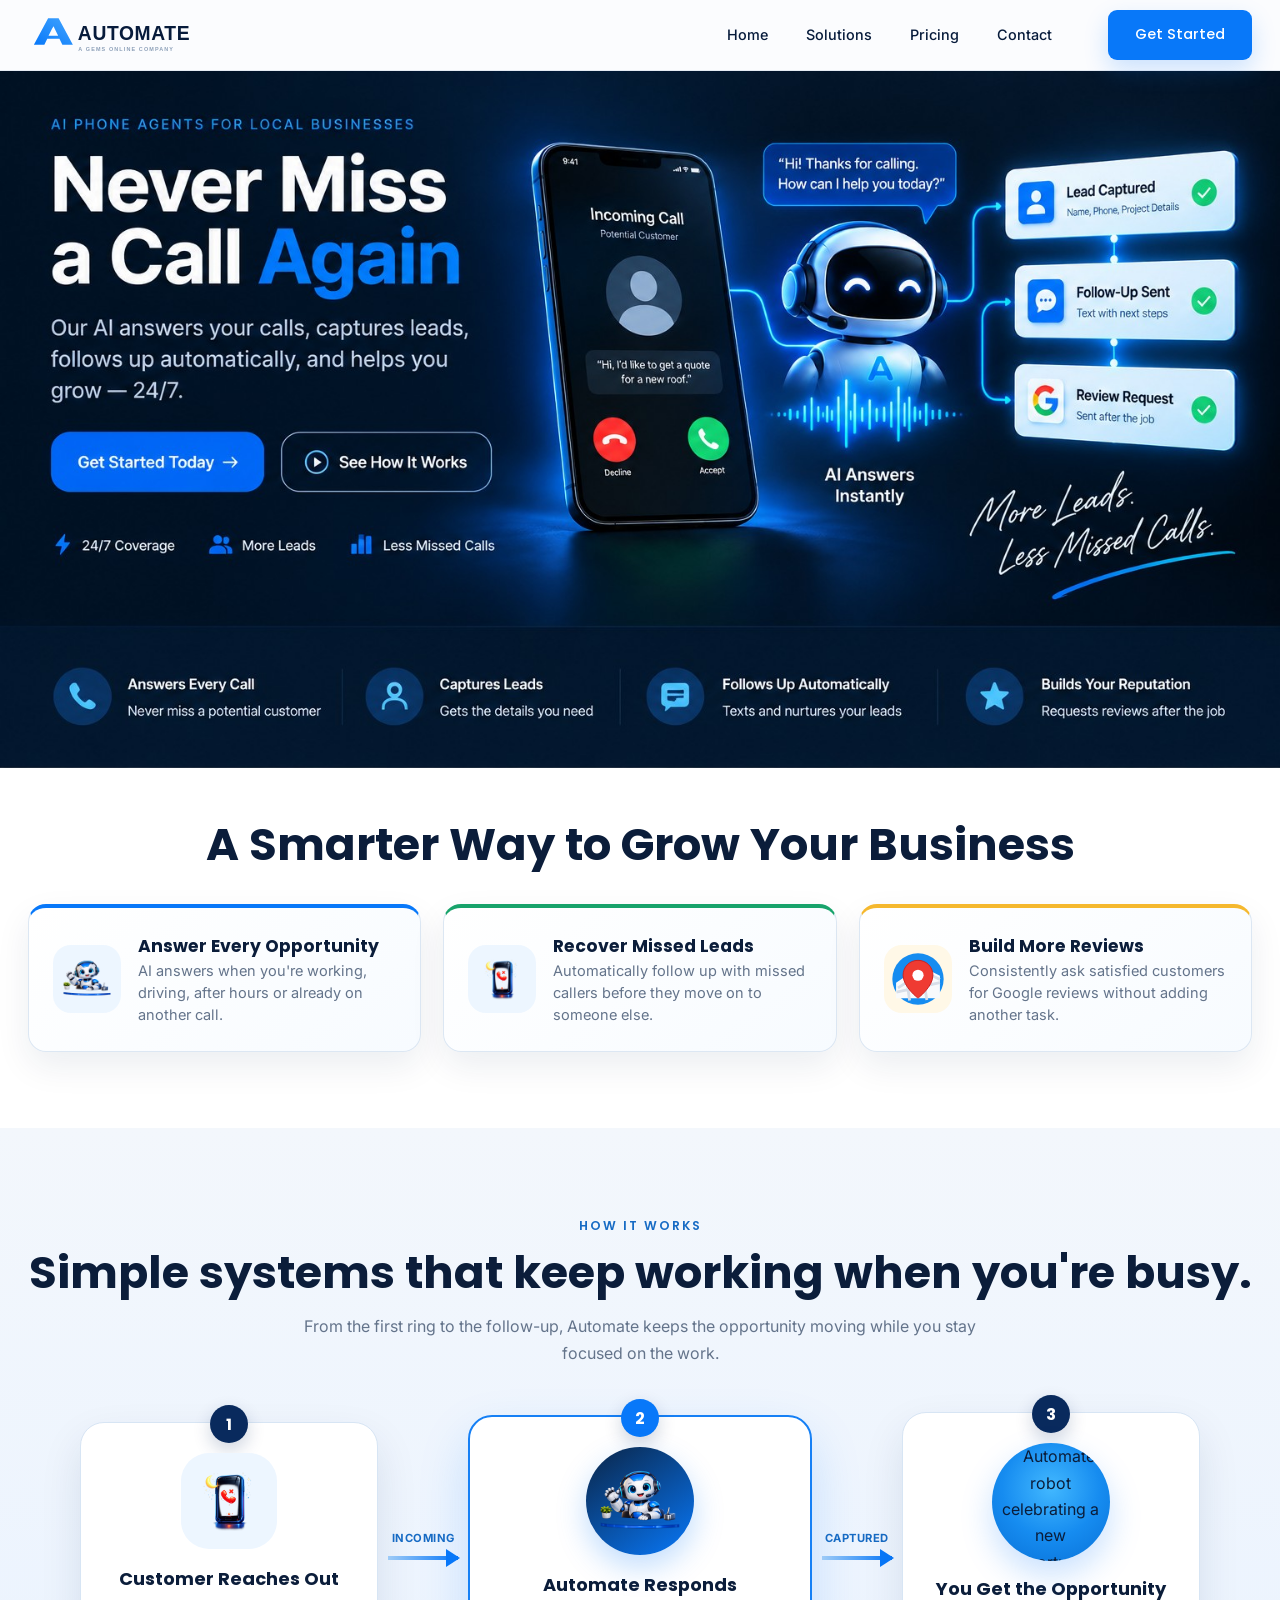
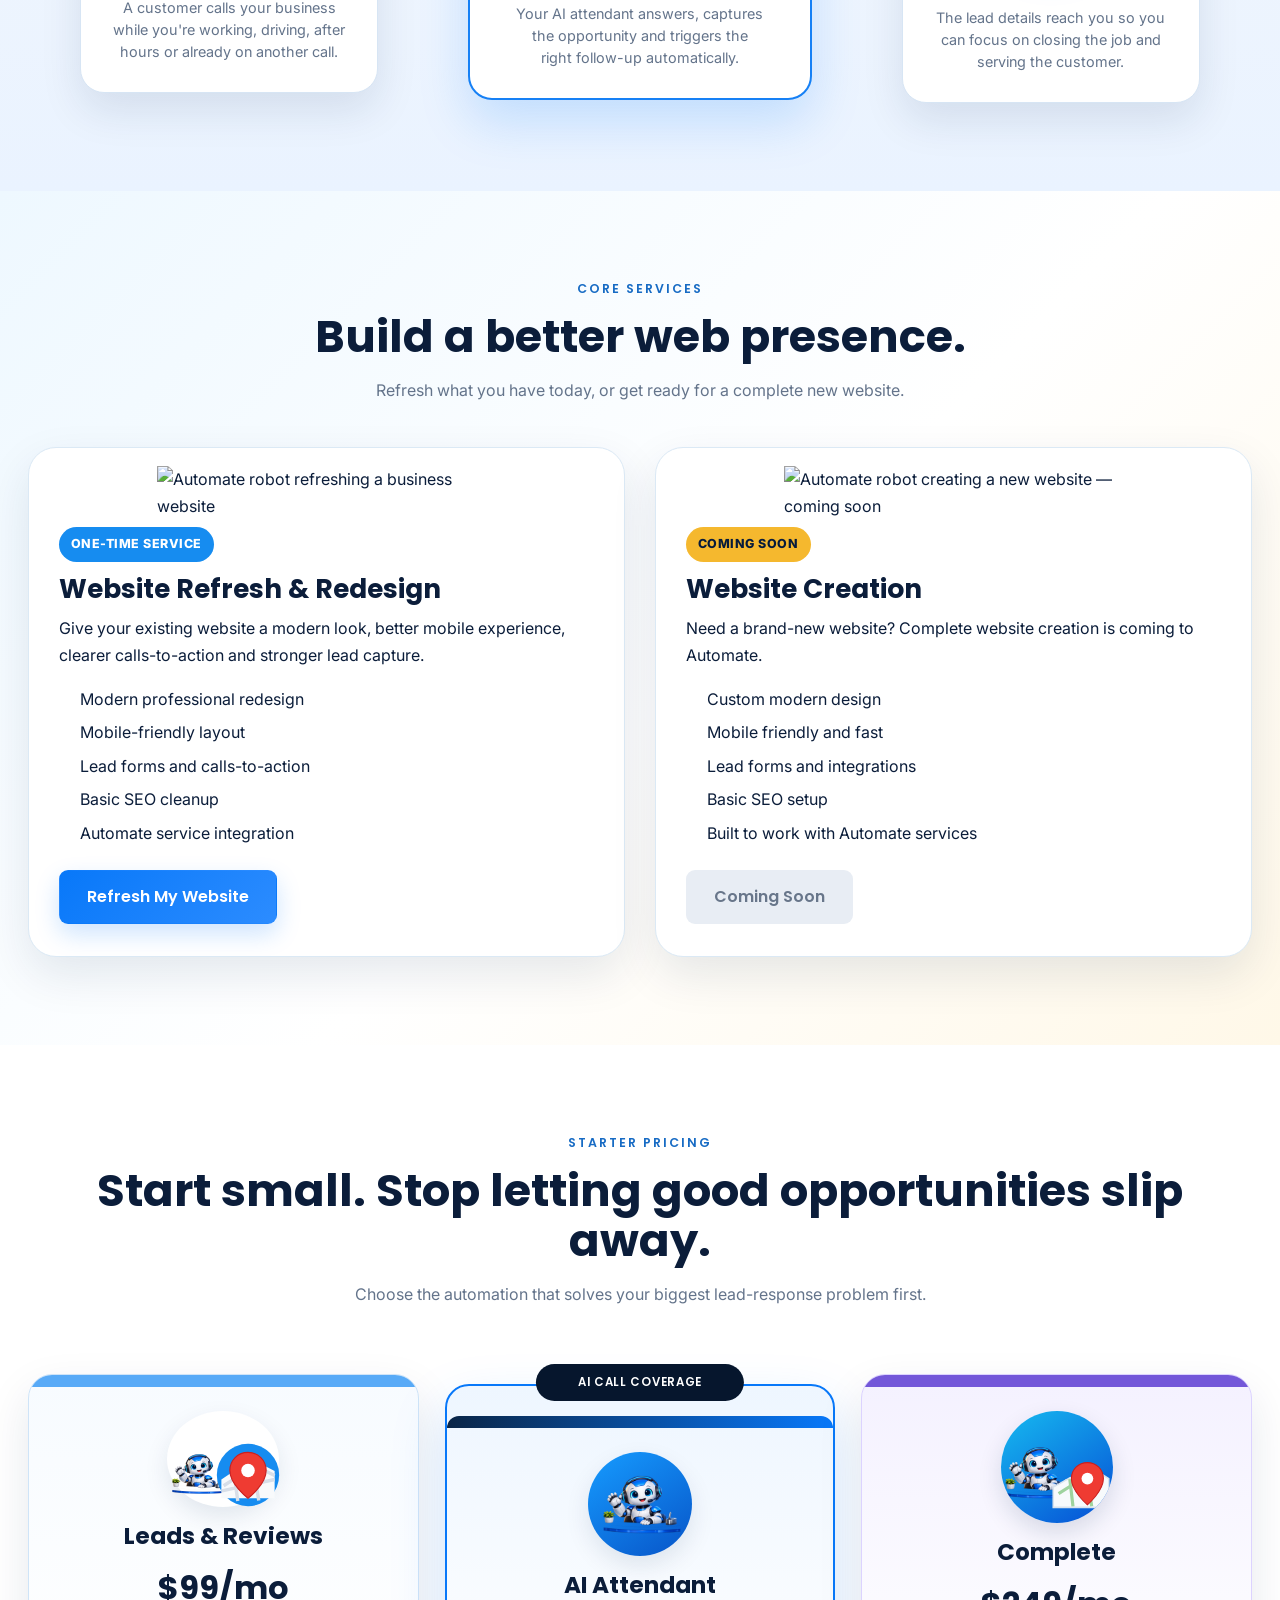
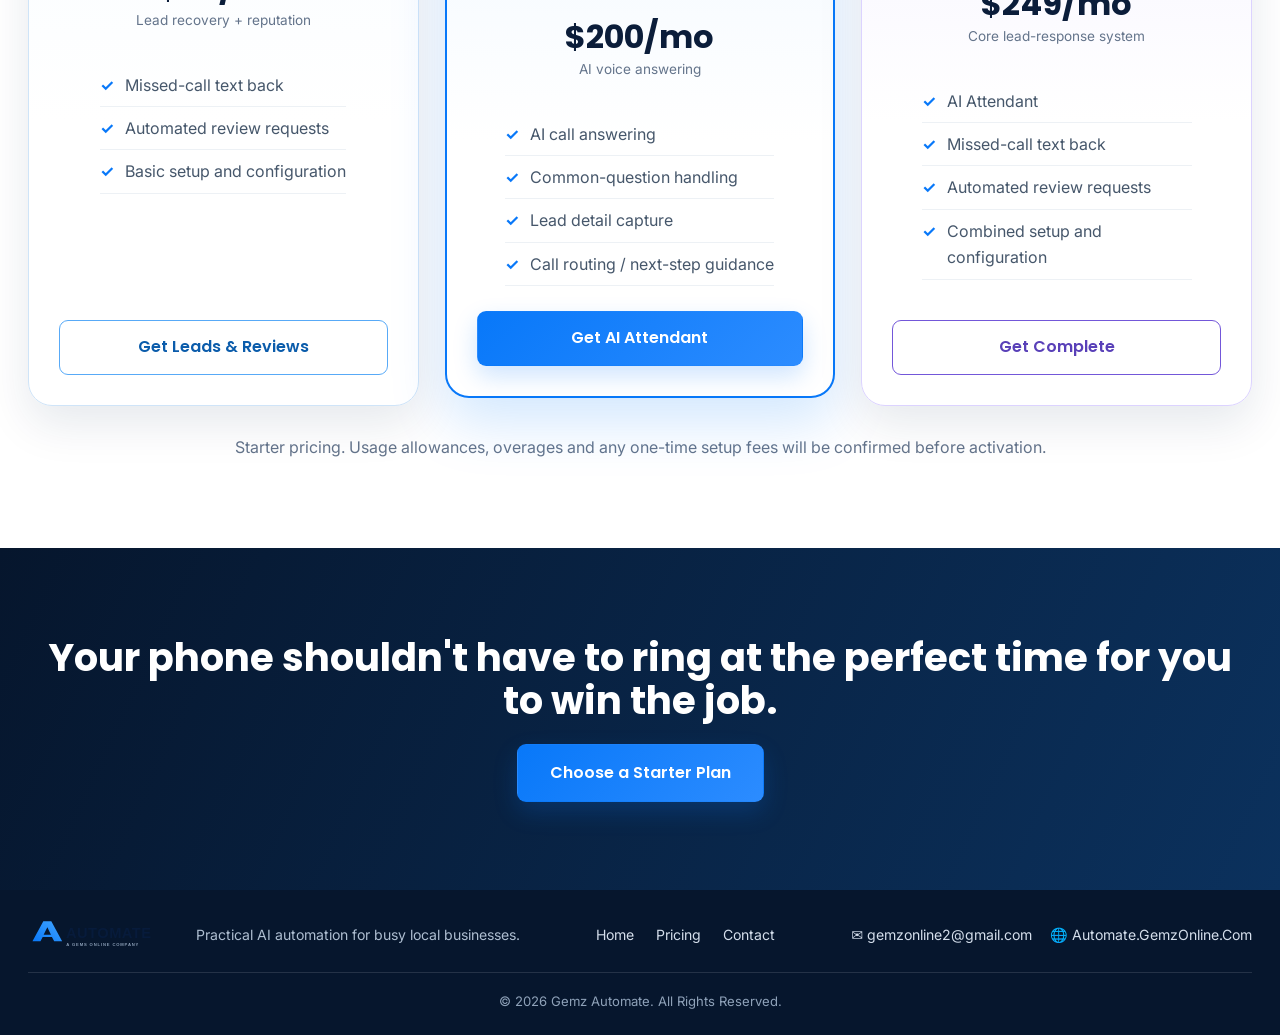
==== commit 294bd0b0: "Scale oversized homepage icons and service artwork" ====
--- a/index.html
+++ b/index.html
@@ -15,6 +15,29 @@
 .website-refresh{background:linear-gradient(135deg,#eef8ff 0%,#fff 55%,#fff8e8 100%)}.website-refresh__card{display:grid;grid-template-columns:minmax(280px,.9fr) minmax(320px,1.1fr);gap:48px;align-items:center;padding:44px;border:1px solid #dbe9f5;border-radius:28px;background:#fff;box-shadow:0 20px 55px rgba(13,42,77,.11)}.website-refresh__copy{text-align:left}.website-refresh__copy .section-title{text-align:left;margin-bottom:16px}.website-refresh__copy ul{margin:20px 0 22px;padding-left:22px}.website-refresh__copy li{margin:8px 0}.website-build-art{width:min(100%,390px);aspect-ratio:1;border-radius:50%;margin:auto;position:relative;overflow:hidden;background:linear-gradient(#159cff 0 48%,#e8c17c 48% 100%);border:8px solid #12b9ed;box-shadow:0 16px 38px rgba(8,120,249,.22)}.website-build-art img{position:absolute;width:47%;left:9%;bottom:10%;z-index:3}.build-crane{position:absolute;font-size:8rem;right:1%;top:7%;z-index:2;transform:rotate(-3deg)}.build-screen{position:absolute;right:11%;bottom:16%;width:37%;height:31%;display:grid;place-items:center;background:#fff;border:8px solid #263c59;border-radius:10px;color:#168cf0;font-size:4rem;box-shadow:0 8px 15px rgba(0,0,0,.16)}@media(max-width:800px){.website-refresh__card{grid-template-columns:1fr;padding:28px 22px;gap:28px}.website-refresh__copy .section-title{font-size:1.8rem}.build-crane{font-size:6rem}}
 </style><style>
 .web-service-grid{display:grid;grid-template-columns:repeat(2,minmax(0,1fr));gap:30px;margin-top:38px}.web-service-card{overflow:hidden;border:1px solid #dbe9f5;border-radius:28px;background:#fff;box-shadow:0 18px 46px rgba(13,42,77,.1)}.web-service-card__image{display:block;width:100%;aspect-ratio:1/1;object-fit:contain;background:#fff;padding:18px}.web-service-card__body{padding:4px 30px 32px}.web-service-card__body h3{font-size:1.65rem;margin:12px 0}.web-service-card__body ul{padding-left:21px;margin:18px 0 24px}.web-service-card__body li{margin:7px 0}.service-badge{display:inline-block;padding:7px 12px;border-radius:999px;background:#168cf0;color:#fff;font-size:.78rem;font-weight:800;letter-spacing:.04em}.service-badge--soon{background:#f5b82e;color:#071b3b}.btn--muted{background:#e8edf4;color:#68768a;cursor:default}@media(max-width:800px){.web-service-grid{grid-template-columns:1fr}.web-service-card__body{padding:4px 22px 26px}}
+</style><style id="homepage-icon-scale-fix">
+/* Keep homepage artwork contained instead of inheriting oversized image dimensions. */
+.benefit__icon{width:68px!important;height:68px!important;flex:0 0 68px!important}
+.benefit__icon img,.benefit__icon svg{max-width:56px!important;max-height:56px!important;width:56px!important;height:56px!important;object-fit:contain}
+.flow-visual{width:96px!important;height:96px!important}
+.flow-visual img{max-width:82px!important;max-height:82px!important;width:82px!important;height:82px!important;object-fit:contain}
+.flow-stage--engine .flow-visual{width:108px!important;height:108px!important}
+.flow-stage--engine .flow-visual img{max-width:94px!important;max-height:94px!important;width:94px!important;height:94px!important}
+.flow-visual--money{width:118px!important;height:118px!important}
+.flow-visual--money>img{max-width:118px!important;max-height:118px!important;width:118px!important;height:118px!important;object-fit:cover}
+.plan-icon{width:72px!important;height:72px!important}
+.plan-icon img,.plan-icon svg{max-width:58px!important;max-height:58px!important;width:58px!important;height:58px!important;object-fit:contain}
+.plan-icon--ai{width:104px!important;height:104px!important}
+.plan-icon--ai img{max-width:92px!important;max-height:92px!important;width:92px!important;height:92px!important}
+.plan-icon--bundle{width:112px!important;height:112px!important}
+.plan-icon--bundle img{max-width:82px!important;max-height:82px!important;width:82px!important;height:82px!important}
+.plan-icon--bundle .bundle-pin{width:68px!important;height:68px!important}
+.plan-icon--bundle .bundle-pin svg{max-width:64px!important;max-height:64px!important;width:64px!important;height:64px!important}
+.review-map-icon{width:112px!important;height:96px!important}
+.review-map-icon>img{max-width:64px!important;max-height:64px!important;width:64px!important;height:64px!important}
+.review-map-icon>svg{max-width:68px!important;max-height:68px!important;width:68px!important;height:68px!important}
+.web-service-card__image{width:min(100%,340px)!important;height:auto!important;aspect-ratio:auto!important;object-fit:contain!important;margin:18px auto 4px!important;padding:0!important}
+@media(max-width:600px){.web-service-card__image{width:min(88%,290px)!important}.flow-visual--money{width:106px!important;height:106px!important}.flow-visual--money>img{width:106px!important;height:106px!important}}
 </style></head><body>
 <header class="nav"><div class="container nav__inner"><a href="index.html" class="nav__logo"><img src="assets/images/automate-logo-light.svg?v=20260922-whiteheader2" alt="Automate"></a><button class="nav__toggle" aria-label="Toggle menu"><span></span><span></span><span></span></button><nav class="nav__links"><a href="index.html">Home</a><a href="index.html#how">Solutions</a><a href="index.html#plans">Pricing</a><a href="contact.html">Contact</a><a href="contact.html" class="btn btn--primary nav__cta">Get Started</a></nav></div></header>
 <section class="hero hero--artwork"><div class="hero-artwork"><img src="assets/images/hero-automation.png?v=20260922-cropfix3" alt="AI phone automation showing an incoming call, AI answering, lead capture, follow-up and review request"><a class="hero-hotspot hero-hotspot--start" href="#plans" aria-label="Get Started Today"></a><a class="hero-hotspot hero-hotspot--demo" href="#how" aria-label="See How It Works"></a></div></section>
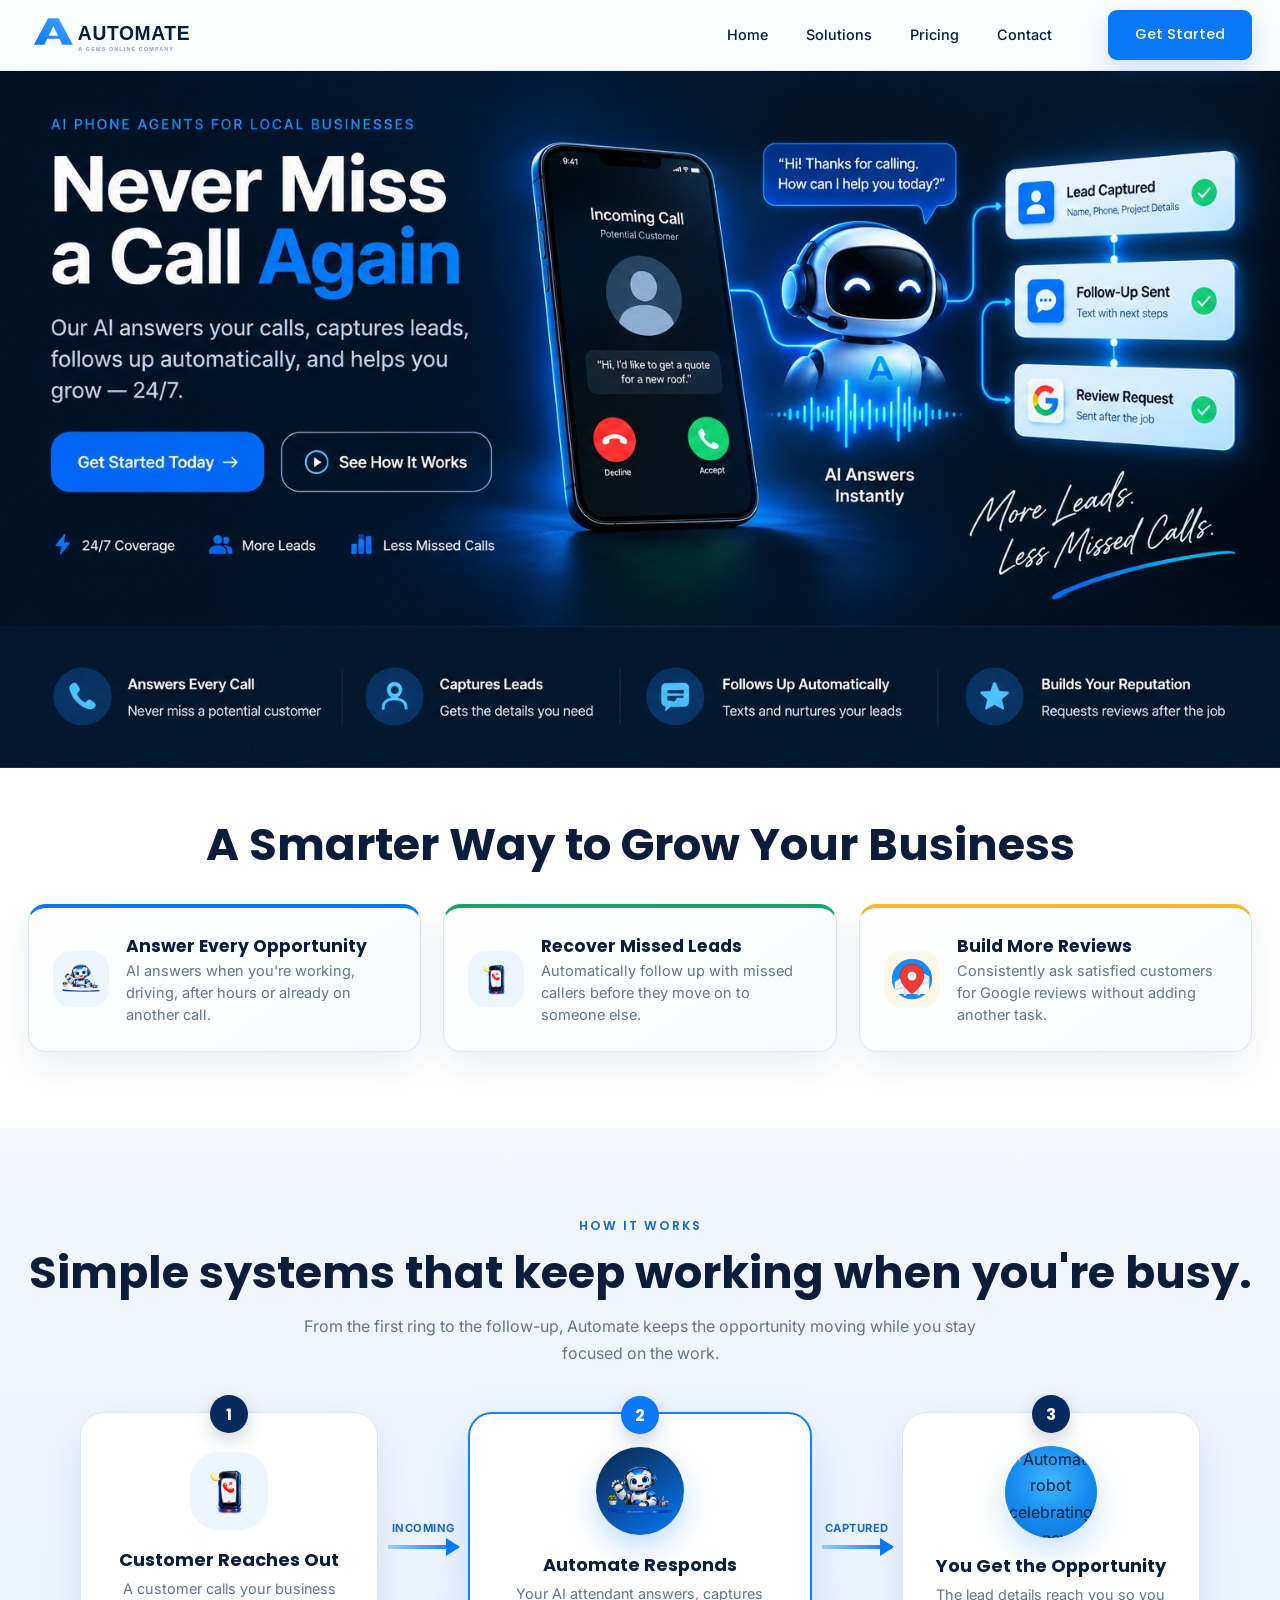
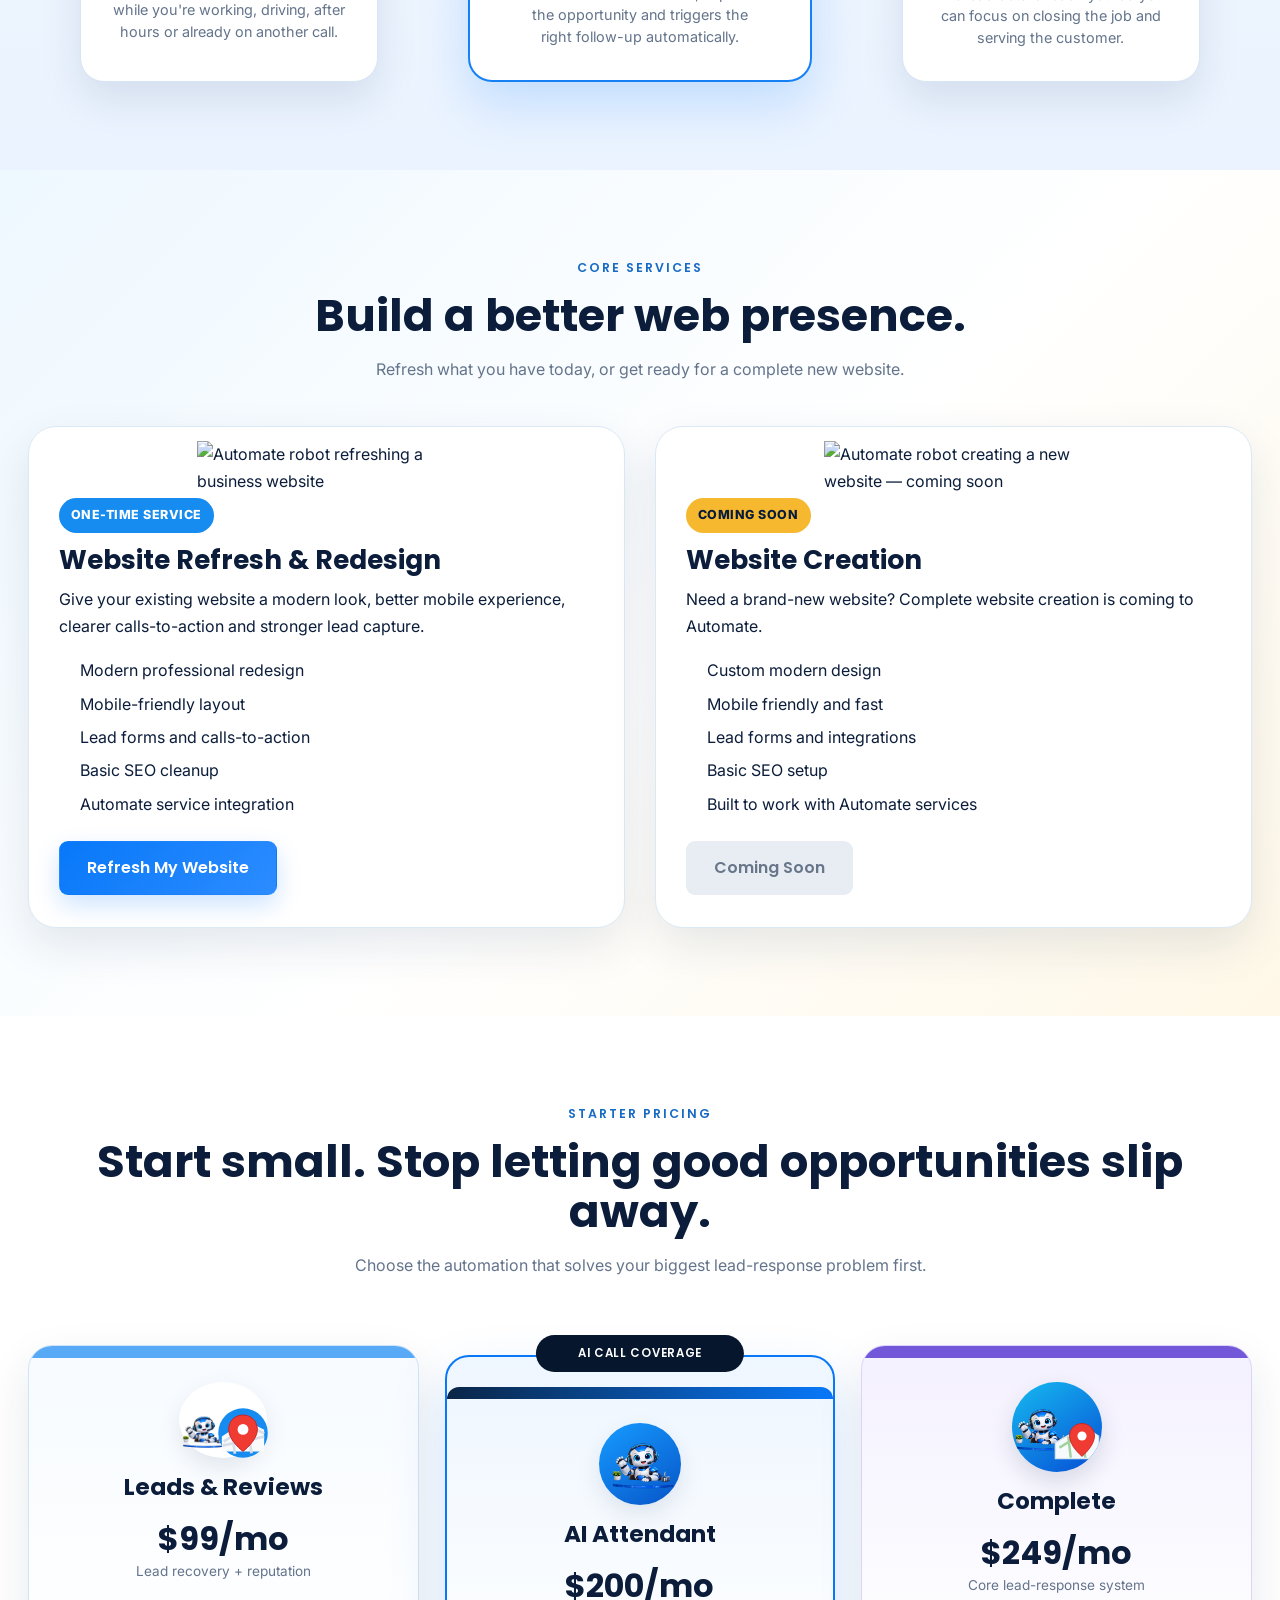
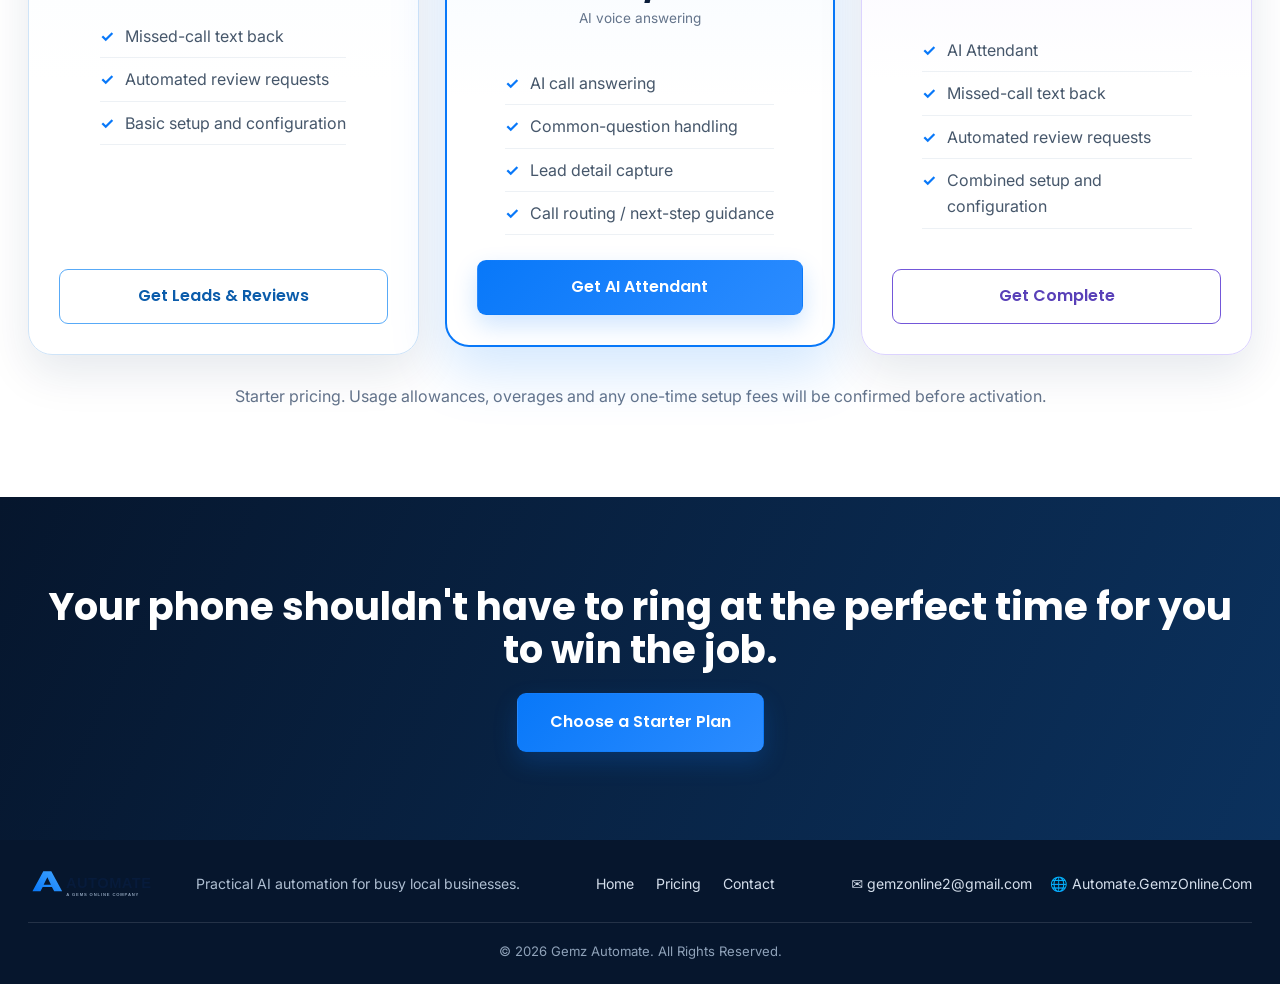
==== commit 2f442d5a: "Reduce homepage artwork scale further" ====
--- a/index.html
+++ b/index.html
@@ -38,6 +38,28 @@
 .review-map-icon>svg{max-width:68px!important;max-height:68px!important;width:68px!important;height:68px!important}
 .web-service-card__image{width:min(100%,340px)!important;height:auto!important;aspect-ratio:auto!important;object-fit:contain!important;margin:18px auto 4px!important;padding:0!important}
 @media(max-width:600px){.web-service-card__image{width:min(88%,290px)!important}.flow-visual--money{width:106px!important;height:106px!important}.flow-visual--money>img{width:106px!important;height:106px!important}}
+</style><style id="homepage-icon-scale-fix-2">
+/* Second-pass reduction after live visual check. */
+.benefit__icon{width:56px!important;height:56px!important;flex:0 0 56px!important}
+.benefit__icon img,.benefit__icon svg{width:44px!important;height:44px!important;max-width:44px!important;max-height:44px!important}
+.flow-visual{width:78px!important;height:78px!important}
+.flow-visual img{width:64px!important;height:64px!important;max-width:64px!important;max-height:64px!important}
+.flow-stage--engine .flow-visual{width:88px!important;height:88px!important}
+.flow-stage--engine .flow-visual img{width:76px!important;height:76px!important;max-width:76px!important;max-height:76px!important}
+.flow-visual--money,.flow-visual--money>img{width:92px!important;height:92px!important;max-width:92px!important;max-height:92px!important}
+.plan-icon{width:60px!important;height:60px!important}
+.plan-icon img,.plan-icon svg{width:48px!important;height:48px!important;max-width:48px!important;max-height:48px!important}
+.plan-icon--ai{width:82px!important;height:82px!important}
+.plan-icon--ai img{width:72px!important;height:72px!important;max-width:72px!important;max-height:72px!important}
+.plan-icon--bundle{width:90px!important;height:90px!important}
+.plan-icon--bundle img{width:66px!important;height:66px!important;max-width:66px!important;max-height:66px!important}
+.plan-icon--bundle .bundle-pin{width:54px!important;height:54px!important}
+.plan-icon--bundle .bundle-pin svg{width:50px!important;height:50px!important;max-width:50px!important;max-height:50px!important}
+.review-map-icon{width:88px!important;height:76px!important}
+.review-map-icon>img{width:50px!important;height:50px!important;max-width:50px!important;max-height:50px!important}
+.review-map-icon>svg{width:54px!important;height:54px!important;max-width:54px!important;max-height:54px!important}
+.web-service-card__image{width:min(72%,260px)!important;margin:14px auto 0!important}
+@media(max-width:600px){.web-service-card__image{width:min(70%,220px)!important}}
 </style></head><body>
 <header class="nav"><div class="container nav__inner"><a href="index.html" class="nav__logo"><img src="assets/images/automate-logo-light.svg?v=20260922-whiteheader2" alt="Automate"></a><button class="nav__toggle" aria-label="Toggle menu"><span></span><span></span><span></span></button><nav class="nav__links"><a href="index.html">Home</a><a href="index.html#how">Solutions</a><a href="index.html#plans">Pricing</a><a href="contact.html">Contact</a><a href="contact.html" class="btn btn--primary nav__cta">Get Started</a></nav></div></header>
 <section class="hero hero--artwork"><div class="hero-artwork"><img src="assets/images/hero-automation.png?v=20260922-cropfix3" alt="AI phone automation showing an incoming call, AI answering, lead capture, follow-up and review request"><a class="hero-hotspot hero-hotspot--start" href="#plans" aria-label="Get Started Today"></a><a class="hero-hotspot hero-hotspot--demo" href="#how" aria-label="See How It Works"></a></div></section>
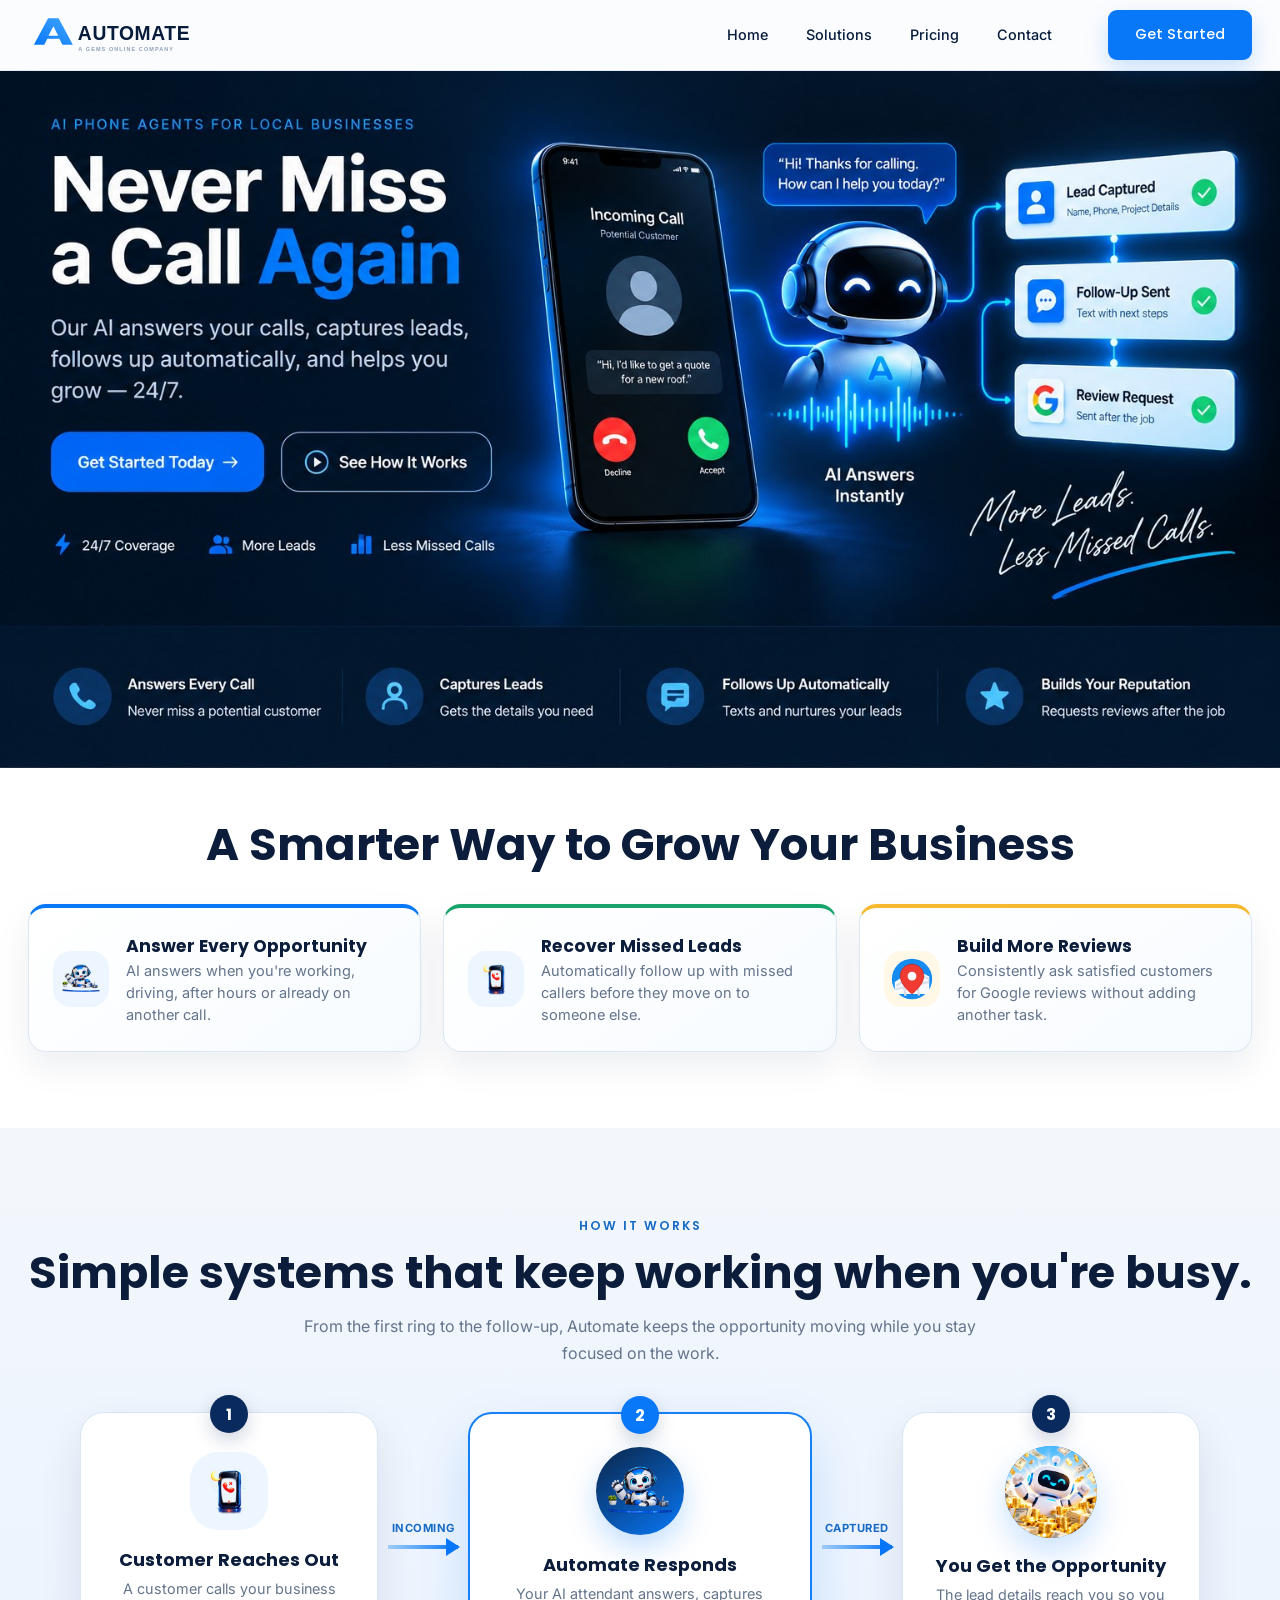
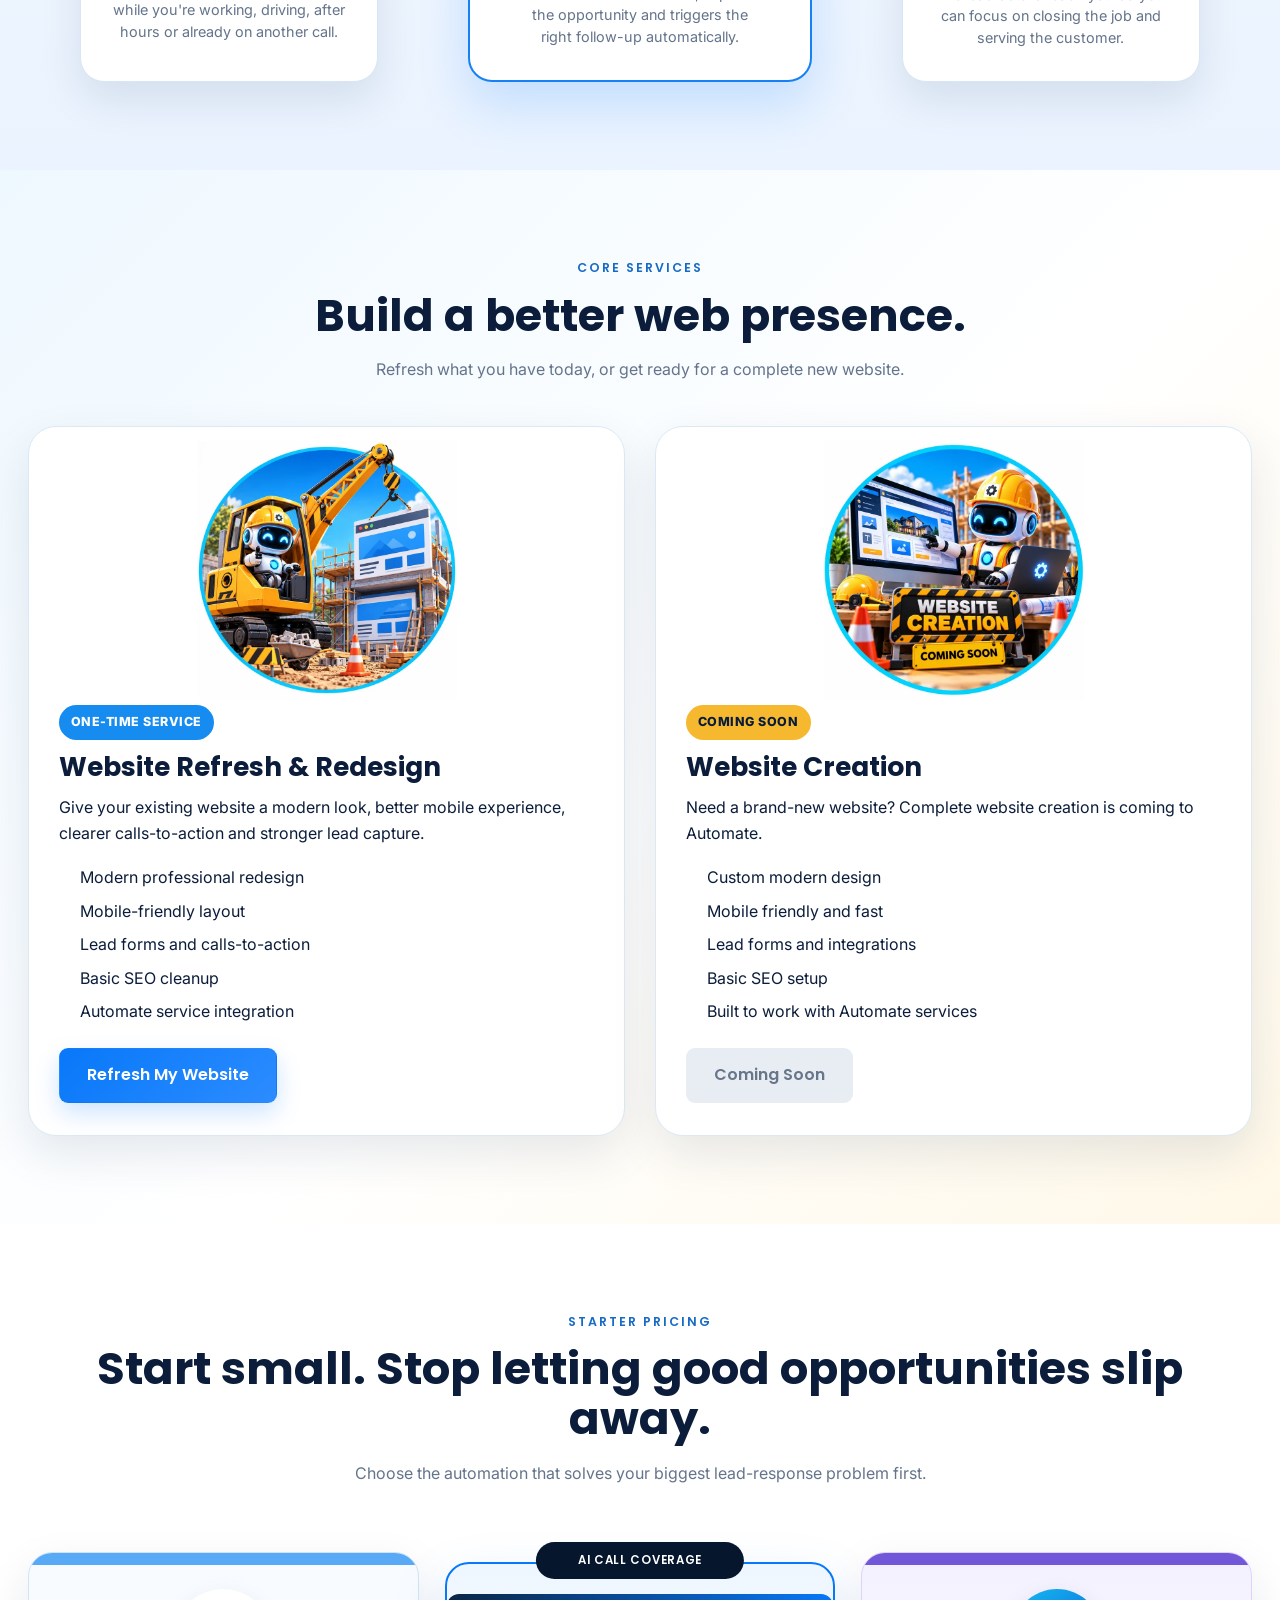
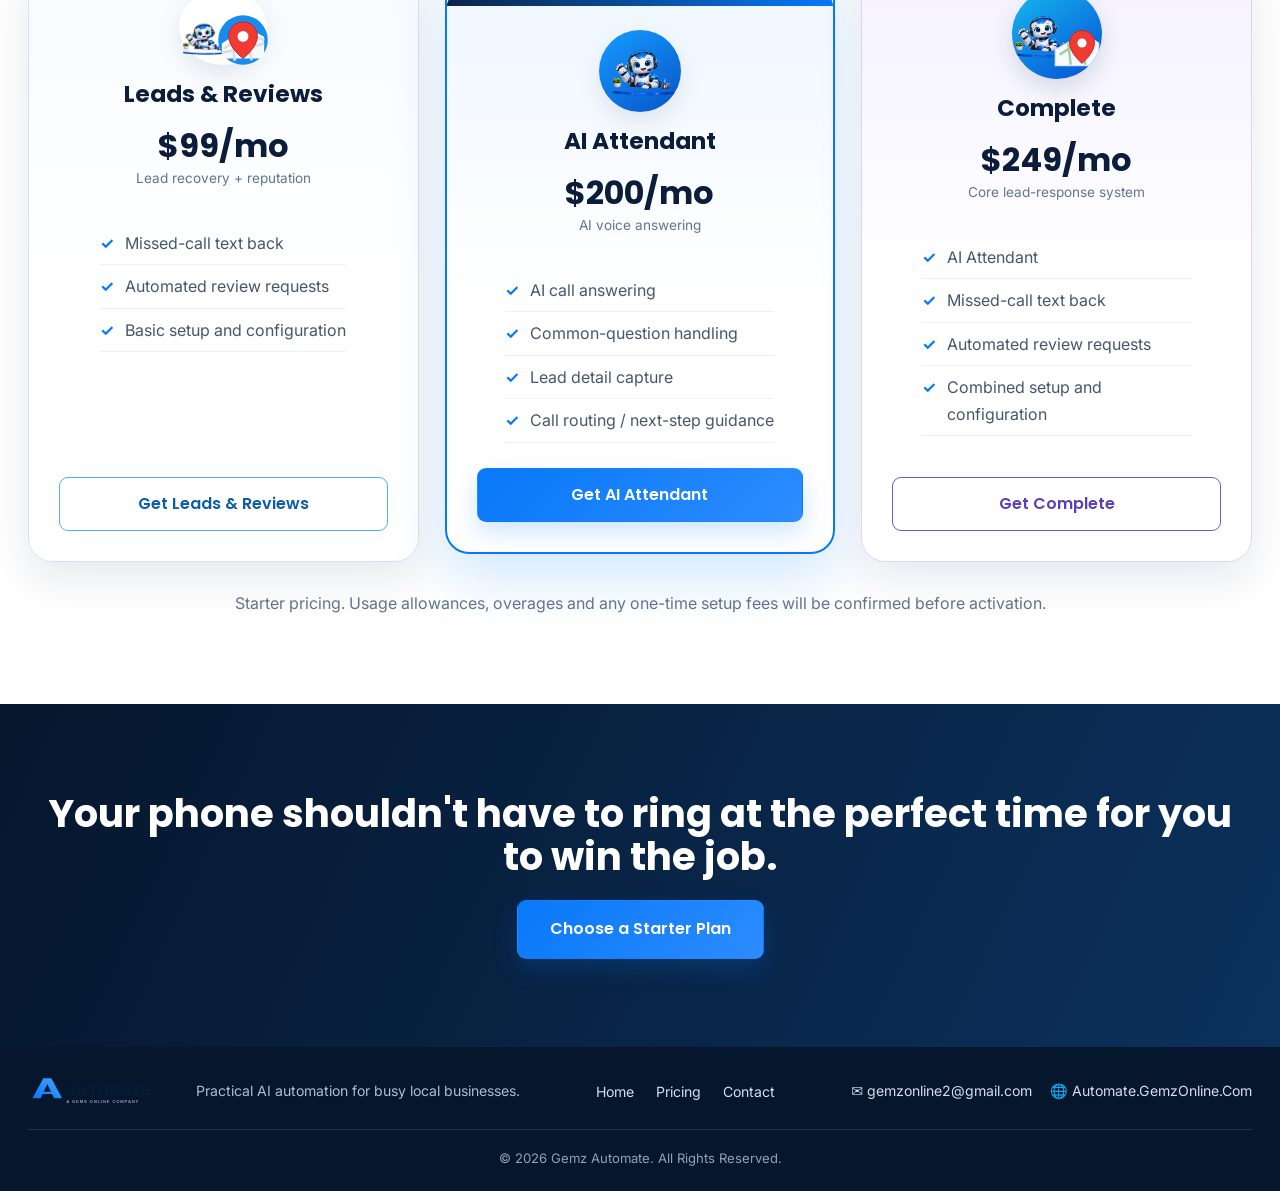
==== commit 812d9fc6: "Actually fix the .png -> .webp image references (6afe0a0 silently dropped this) 6afe0a0 claimed to u" ====
--- a/index.html
+++ b/index.html
@@ -69,11 +69,11 @@
 <div class="flow-arrow"><span>Incoming</span></div>
 <div class="flow-stage flow-stage--engine reveal"><div class="flow-number">2</div><div class="flow-visual"><img src="assets/images/icons/receptionist.png" alt="Automate AI attendant robot"></div><h3>Automate Responds</h3><p>Your AI attendant answers, captures the opportunity and triggers the right follow-up automatically.</p></div>
 <div class="flow-arrow"><span>Captured</span></div>
-<div class="flow-stage reveal"><div class="flow-number">3</div><div class="flow-visual flow-visual--money" aria-label="Automate robot celebrating a new opportunity"><img src="assets/images/opportunity-robot-money-round.png?v=20260925" alt="Automate robot celebrating a new opportunity"><svg class="money-burst" viewBox="0 0 180 180" aria-hidden="true"><g fill="#38b86b" stroke="#187743" stroke-width="2"><rect x="12" y="42" width="42" height="22" rx="4" transform="rotate(-18 33 53)"/><rect x="126" y="34" width="42" height="22" rx="4" transform="rotate(17 147 45)"/><rect x="16" y="116" width="42" height="22" rx="4" transform="rotate(15 37 127)"/><rect x="124" y="120" width="42" height="22" rx="4" transform="rotate(-16 145 131)"/></g><g fill="#f6bd32" stroke="#c98b12" stroke-width="2"><circle cx="31" cy="88" r="10"/><circle cx="149" cy="88" r="10"/><circle cx="64" cy="150" r="9"/><circle cx="116" cy="151" r="9"/></g><g fill="#dff7e8"><circle cx="33" cy="53" r="5"/><circle cx="147" cy="45" r="5"/><circle cx="37" cy="127" r="5"/><circle cx="145" cy="131" r="5"/></g></svg></div><h3>You Get the Opportunity</h3><p>The lead details reach you so you can focus on closing the job and serving the customer.</p></div>
+<div class="flow-stage reveal"><div class="flow-number">3</div><div class="flow-visual flow-visual--money" aria-label="Automate robot celebrating a new opportunity"><img src="assets/images/opportunity-robot-money-round.webp?v=20260925b" alt="Automate robot celebrating a new opportunity"><svg class="money-burst" viewBox="0 0 180 180" aria-hidden="true"><g fill="#38b86b" stroke="#187743" stroke-width="2"><rect x="12" y="42" width="42" height="22" rx="4" transform="rotate(-18 33 53)"/><rect x="126" y="34" width="42" height="22" rx="4" transform="rotate(17 147 45)"/><rect x="16" y="116" width="42" height="22" rx="4" transform="rotate(15 37 127)"/><rect x="124" y="120" width="42" height="22" rx="4" transform="rotate(-16 145 131)"/></g><g fill="#f6bd32" stroke="#c98b12" stroke-width="2"><circle cx="31" cy="88" r="10"/><circle cx="149" cy="88" r="10"/><circle cx="64" cy="150" r="9"/><circle cx="116" cy="151" r="9"/></g><g fill="#dff7e8"><circle cx="33" cy="53" r="5"/><circle cx="147" cy="45" r="5"/><circle cx="37" cy="127" r="5"/><circle cx="145" cy="131" r="5"/></g></svg></div><h3>You Get the Opportunity</h3><p>The lead details reach you so you can focus on closing the job and serving the customer.</p></div>
 </div></div></section>
 <section id="core-services" class="section website-refresh"><div class="container"><div class="text-center"><p class="eyebrow">Core Services</p><h2 class="section-title">Build a better web presence.</h2><p class="section-intro">Refresh what you have today, or get ready for a complete new website.</p></div><div class="web-service-grid">
-<article class="web-service-card reveal"><img class="web-service-card__image" src="assets/images/website-refresh.png?v=20260925" alt="Automate robot refreshing a business website"><div class="web-service-card__body"><span class="service-badge">ONE-TIME SERVICE</span><h3>Website Refresh &amp; Redesign</h3><p>Give your existing website a modern look, better mobile experience, clearer calls-to-action and stronger lead capture.</p><ul><li>Modern professional redesign</li><li>Mobile-friendly layout</li><li>Lead forms and calls-to-action</li><li>Basic SEO cleanup</li><li>Automate service integration</li></ul><a href="contact.html" class="btn btn--primary">Refresh My Website</a></div></article>
-<article class="web-service-card reveal"><img class="web-service-card__image" src="assets/images/website-creation-coming-soon.png?v=20260925" alt="Automate robot creating a new website — coming soon"><div class="web-service-card__body"><span class="service-badge service-badge--soon">COMING SOON</span><h3>Website Creation</h3><p>Need a brand-new website? Complete website creation is coming to Automate.</p><ul><li>Custom modern design</li><li>Mobile friendly and fast</li><li>Lead forms and integrations</li><li>Basic SEO setup</li><li>Built to work with Automate services</li></ul><span class="btn btn--muted" aria-disabled="true">Coming Soon</span></div></article>
+<article class="web-service-card reveal"><img class="web-service-card__image" src="assets/images/website-refresh.webp?v=20260925b" alt="Automate robot refreshing a business website"><div class="web-service-card__body"><span class="service-badge">ONE-TIME SERVICE</span><h3>Website Refresh &amp; Redesign</h3><p>Give your existing website a modern look, better mobile experience, clearer calls-to-action and stronger lead capture.</p><ul><li>Modern professional redesign</li><li>Mobile-friendly layout</li><li>Lead forms and calls-to-action</li><li>Basic SEO cleanup</li><li>Automate service integration</li></ul><a href="contact.html" class="btn btn--primary">Refresh My Website</a></div></article>
+<article class="web-service-card reveal"><img class="web-service-card__image" src="assets/images/website-creation-coming-soon.webp?v=20260925b" alt="Automate robot creating a new website — coming soon"><div class="web-service-card__body"><span class="service-badge service-badge--soon">COMING SOON</span><h3>Website Creation</h3><p>Need a brand-new website? Complete website creation is coming to Automate.</p><ul><li>Custom modern design</li><li>Mobile friendly and fast</li><li>Lead forms and integrations</li><li>Basic SEO setup</li><li>Built to work with Automate services</li></ul><span class="btn btn--muted" aria-disabled="true">Coming Soon</span></div></article>
 </div></div></section>
 <section id="plans" class="section"><div class="container text-center"><p class="eyebrow">Starter Pricing</p><h2 class="section-title">Start small. Stop letting good opportunities slip away.</h2><p class="section-intro">Choose the automation that solves your biggest lead-response problem first.</p><div class="pricing-grid"><div class="price-card reveal"><div class="plan-icon review-map-icon"><img src="assets/images/icons/receptionist.png" alt="Leads and reviews robot" style="position:absolute;width:90px;height:90px;left:0;bottom:0;z-index:2"><svg viewBox="0 0 120 120" role="img" aria-label="Map with red location pin"><circle cx="60" cy="60" r="55" fill="#168cf0"/><path d="M13 68l27-18 22 9 22-18 23 12v48H13z" fill="#f8fafc"/><path d="M17 79l28-18 20 9 24-18 18 9M35 55l7 51M71 56l8 49M14 88l93-20" fill="none" stroke="#d7dee8" stroke-width="6"/><path d="M60 20c-18 0-32 14-32 32 0 25 32 49 32 49s32-24 32-49c0-18-14-32-32-32z" fill="#ef3b32" stroke="#c92020" stroke-width="2"/><circle cx="60" cy="52" r="12" fill="#fff"/></svg></div><h3>Leads &amp; Reviews</h3><div class="price">$99/mo<small>Lead recovery + reputation</small></div><ul><li>Missed-call text back</li><li>Automated review requests</li><li>Basic setup and configuration</li></ul><a href="YOUR_GHL_LEAD_REVIEW_LINK" class="btn btn--ghost">Get Leads &amp; Reviews</a></div><div class="price-card price-card--popular reveal"><span class="price-badge">AI Call Coverage</span><div class="plan-icon plan-icon--ai"><img src="assets/images/icons/receptionist.png" alt="AI attendant robot"></div><h3>AI Attendant</h3><div class="price">$200/mo<small>AI voice answering</small></div><ul><li>AI call answering</li><li>Common-question handling</li><li>Lead detail capture</li><li>Call routing / next-step guidance</li></ul><a href="YOUR_GHL_AI_ATTENDANT_LINK" class="btn btn--primary">Get AI Attendant</a></div><div class="price-card reveal"><div class="plan-icon plan-icon--bundle"><img src="assets/images/icons/receptionist.png" alt="AI attendant and reviews"><span class="bundle-pin"><svg viewBox="0 0 120 120" aria-hidden="true"><path d="M8 64l32-18 26 10 30-18 16 10v54H8z" fill="#f7fafc" stroke="#d9e3ed" stroke-width="3"/><path d="M18 76l27-17 21 9 28-17M39 49l6 51M73 54l7 46" fill="none" stroke="#9ed39e" stroke-width="6"/><path d="M72 18c-17 0-30 13-30 30 0 24 30 49 30 49s30-25 30-49c0-17-13-30-30-30z" fill="#ef3b32" stroke="#c91f1f" stroke-width="2"/><circle cx="72" cy="48" r="11" fill="#fff"/></svg></span></div><h3>Complete</h3><div class="price">$249/mo<small>Core lead-response system</small></div><ul><li>AI Attendant</li><li>Missed-call text back</li><li>Automated review requests</li><li>Combined setup and configuration</li></ul><a href="YOUR_GHL_COMPLETE_LINK" class="btn btn--ghost">Get Complete</a></div></div><p style="margin-top:28px;color:var(--muted)">Starter pricing. Usage allowances, overages and any one-time setup fees will be confirmed before activation.</p></div></section>
 <section class="section cta-banner"><div class="container"><h2>Your phone shouldn't have to ring at the perfect time for you to win the job.</h2><a href="#plans" class="btn btn--primary btn--lg">Choose a Starter Plan</a></div></section><footer class="footer"><div class="container"><div class="footer__grid"><div class="footer__brand"><div class="footer__logo"><img src="assets/images/automate-logo-light.svg?v=20260922-whiteheader2" alt="Automate"></div><p>Practical AI automation for busy local businesses.</p></div><div><h4>Quick Links</h4><ul class="footer__links"><li><a href="index.html">Home</a></li><li><a href="pricing.html">Pricing</a></li><li><a href="contact.html">Contact</a></li></ul></div><div><h4>Get in Touch</h4><ul class="footer__contact"><li>✉️ <a href="mailto:gemzonline2@gmail.com">gemzonline2@gmail.com</a></li><li>🌐 Automate.GemzOnline.Com</li></ul></div></div><div class="footer__bottom">© <span class="js-year">2026</span> Gemz Automate. All Rights Reserved.</div></div></footer><script src="assets/js/main.js?v=20260924-mobilemenu3"></script></body></html>
